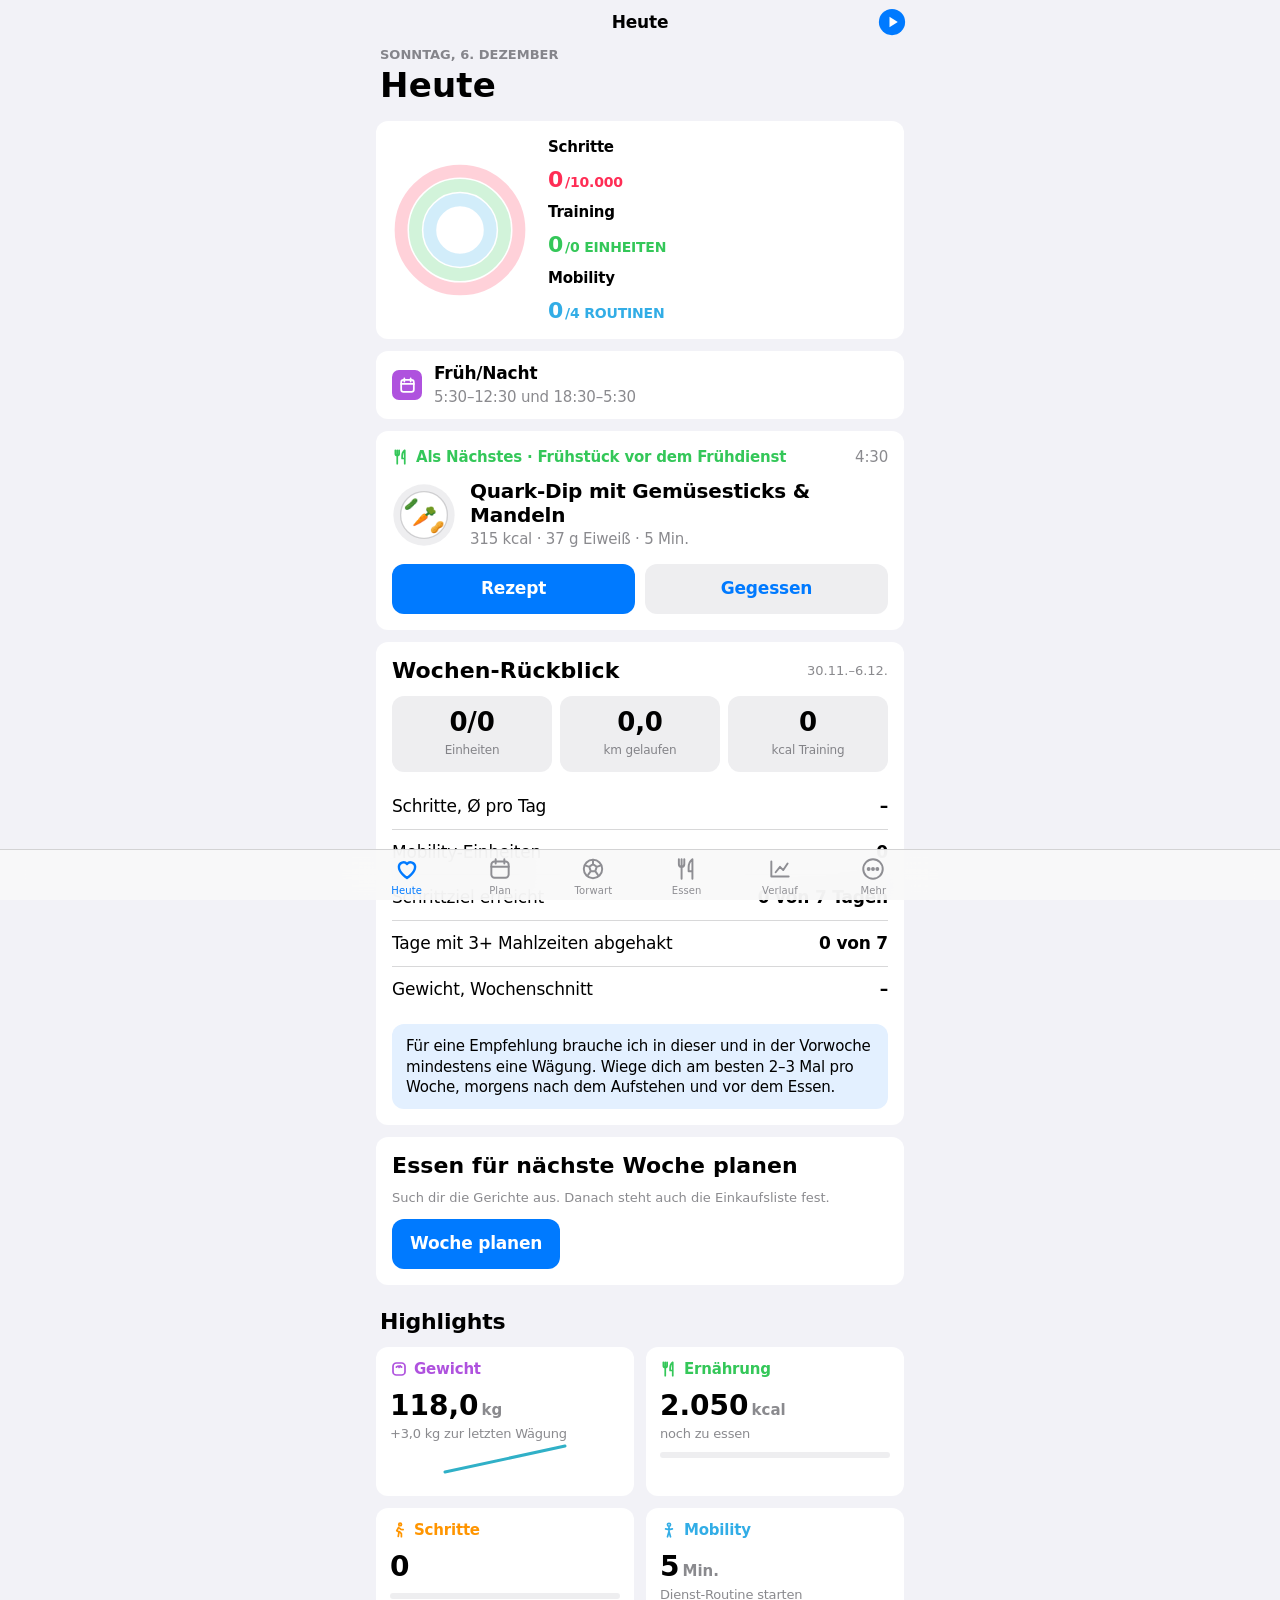
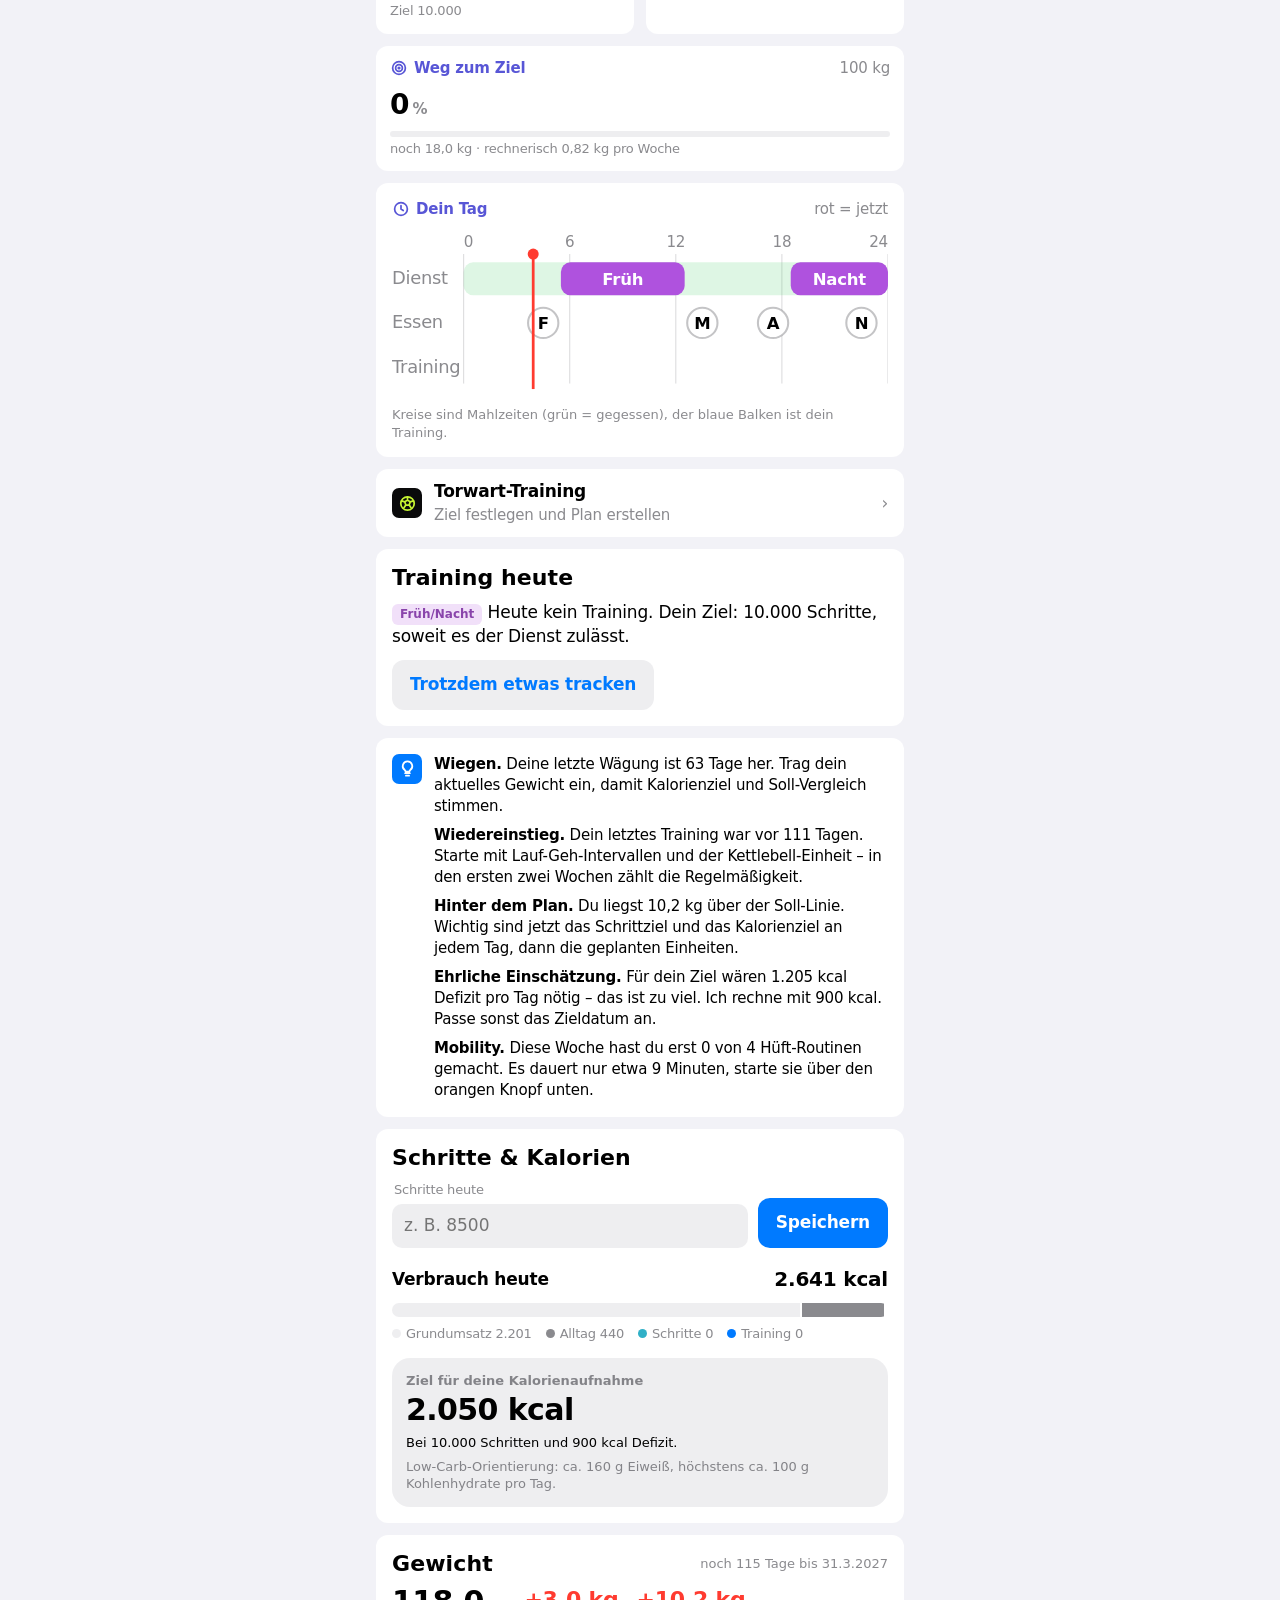
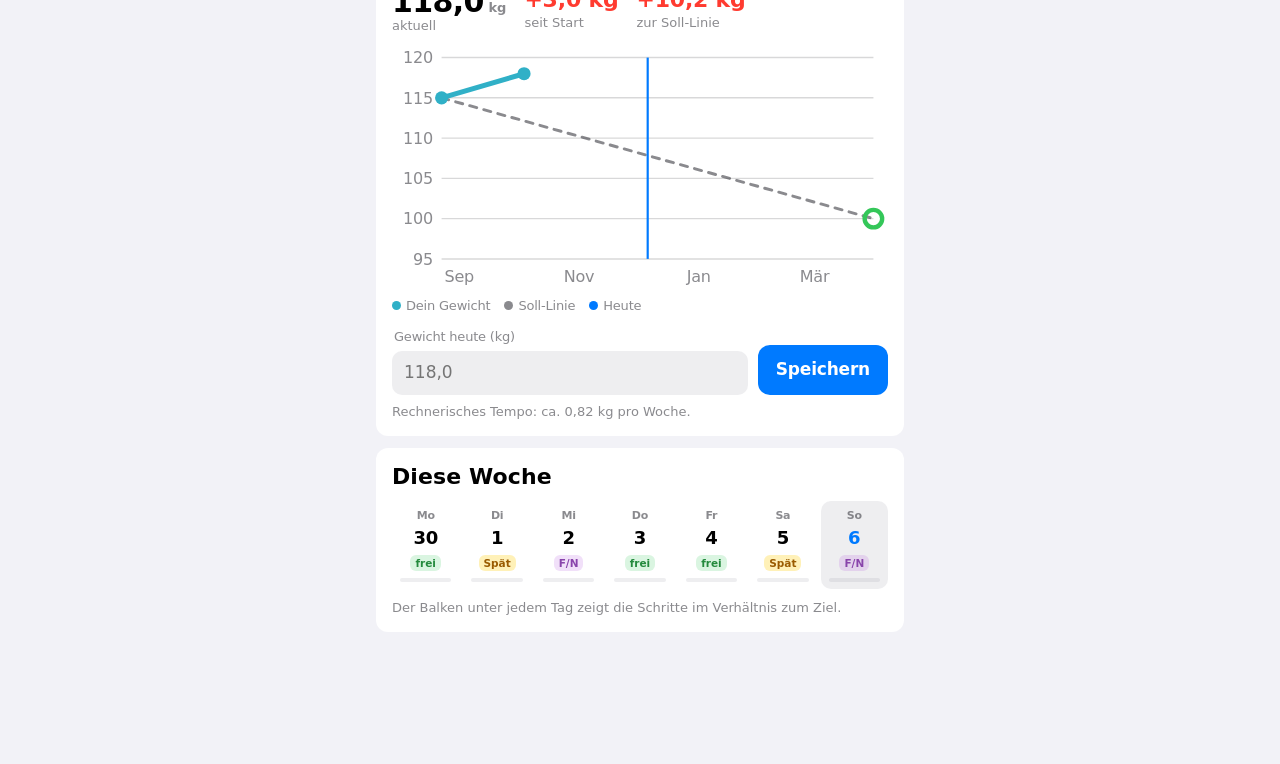
==== fitness-app/index.html @ 16d6e90f "Fitness-Coach und Torwart-Training verknüpft: Torwart-Bereich, gemeinsamer Schichtplan, Gewicht und " ====
<!DOCTYPE html>
<html lang="de">
<head>
<meta charset="utf-8">
<meta name="viewport" content="width=device-width, initial-scale=1, viewport-fit=cover">
<title>Fitness-Coach</title>
<style>
:root{
  box-sizing:border-box;
  padding-top:env(safe-area-inset-top,0px);
  --bg:#F2F2F7;--card:#FFFFFF;--card2:rgba(118,118,128,.12);--ink:#000000;--mut:rgba(60,60,67,.6);--mut3:rgba(60,60,67,.3);--line:rgba(60,60,67,.2);
  --go:#007AFF;--ongo:#FFFFFF;--teal:#30B0C7;--vio:#AF52DE;--blue:#007AFF;--acc:var(--go);
  --ok:#34C759;--bad:#FF3B30;--warn:#FF9500;--hot:#FF3B30;
  --orange:#FF9500;--green:#34C759;--purple:#AF52DE;--pink:#FF2D55;--cyan:#32ADE6;--indigo:#5856D6;--yellow:#FFCC00;--red:#FF3B30;--mint:#00C7BE;
  --sp:#FFCC00;--fn:#AF52DE;--fr:rgba(52,199,89,.16);--shk:#1C1C1E;
  --spT:#9A5B00;--fnT:#8944AB;--frT:#248A3D;--orT:#C93400;
  --bar:rgba(249,249,249,.92);--segon:#FFFFFF;--sh:none;
  --font:-apple-system,BlinkMacSystemFont,"SF Pro Text","SF Pro Display","Helvetica Neue",system-ui,sans-serif;
  --rnd:ui-rounded,"SF Pro Rounded",-apple-system,BlinkMacSystemFont,system-ui,sans-serif;
}
@media (prefers-color-scheme:dark){
  :root:not([data-theme="light"]){
    --bg:#000000;--card:#1C1C1E;--card2:rgba(118,118,128,.24);--ink:#FFFFFF;--mut:rgba(235,235,245,.6);--mut3:rgba(235,235,245,.3);--line:rgba(84,84,88,.6);
    --go:#0A84FF;--ongo:#FFFFFF;--teal:#40C8E0;--vio:#BF5AF2;--blue:#0A84FF;
    --ok:#30D158;--bad:#FF453A;--warn:#FF9F0A;--hot:#FF453A;
    --orange:#FF9F0A;--green:#30D158;--purple:#BF5AF2;--pink:#FF375F;--cyan:#64D2FF;--indigo:#5E5CE6;--yellow:#FFD60A;--red:#FF453A;--mint:#63E6E2;
    --sp:#FFD60A;--fn:#BF5AF2;--fr:rgba(48,209,88,.2);
    --spT:#FFD60A;--fnT:#DA8FFF;--frT:#30D158;--orT:#FF9F0A;
    --bar:rgba(22,22,24,.88);--segon:#636366;
  }
}
:root[data-theme="dark"]{
  --bg:#000000;--card:#1C1C1E;--card2:rgba(118,118,128,.24);--ink:#FFFFFF;--mut:rgba(235,235,245,.6);--mut3:rgba(235,235,245,.3);--line:rgba(84,84,88,.6);
  --go:#0A84FF;--ongo:#FFFFFF;--teal:#40C8E0;--vio:#BF5AF2;--blue:#0A84FF;
  --ok:#30D158;--bad:#FF453A;--warn:#FF9F0A;--hot:#FF453A;
  --orange:#FF9F0A;--green:#30D158;--purple:#BF5AF2;--pink:#FF375F;--cyan:#64D2FF;--indigo:#5E5CE6;--yellow:#FFD60A;--red:#FF453A;--mint:#63E6E2;
  --sp:#FFD60A;--fn:#BF5AF2;--fr:rgba(48,209,88,.2);
  --spT:#FFD60A;--fnT:#DA8FFF;--frT:#30D158;--orT:#FF9F0A;
  --bar:rgba(22,22,24,.88);--segon:#636366;
}
html{scroll-padding-top:calc(env(safe-area-inset-top,0px) + 44px)}
*,*::before,*::after{box-sizing:border-box}
body{margin:0;background:var(--bg);color:var(--ink);font-family:var(--font);font-size:17px;line-height:1.35;letter-spacing:-.2px;-webkit-text-size-adjust:100%;-webkit-font-smoothing:antialiased;font-variant-numeric:tabular-nums}
.wrap{max-width:560px;margin:0 auto;padding:44px 16px 120px}
header{margin:2px 4px 16px}
.date{font-size:13px;font-weight:600;color:var(--mut);text-transform:uppercase;letter-spacing:0}
h1{font-size:34px;font-weight:700;letter-spacing:.2px;line-height:1.15;margin:2px 0 0}
h2{font-size:22px;font-weight:700;line-height:1.2;margin:0 0 10px;letter-spacing:.1px}
h3{font-size:17px;margin:0 0 4px;font-weight:600}
.sh{font-size:22px;font-weight:700;margin:22px 4px 10px}
.pill,.pill[hidden]{display:none}
.muted{color:var(--mut)}.small{font-size:13px;letter-spacing:0}
.good{color:var(--ok)}.bad{color:var(--bad)}.warn{color:var(--warn)}
.row{display:flex;gap:10px;align-items:center;flex-wrap:wrap}.row.sb{justify-content:space-between}
.f{flex:1 1 90px;min-width:80px}
label{display:block;font-size:13px;color:var(--mut);font-weight:400;margin:0 0 5px 2px}
input,select{font:inherit;font-size:17px;color:var(--ink);background:var(--card2);border:0;border-radius:10px;padding:10px 12px;min-height:44px;width:100%;min-width:0}
input:focus-visible,select:focus-visible,button:focus-visible,summary:focus-visible,a:focus-visible{outline:3px solid color-mix(in srgb,var(--go) 60%,transparent);outline-offset:2px}
button{font:inherit;font-size:17px;font-weight:600;border:0;border-radius:12px;background:var(--go);color:var(--ongo);padding:12px 18px;min-height:50px;cursor:pointer;letter-spacing:-.2px;transition:opacity .15s}
button:active{opacity:.6}
button.sec{background:var(--card2);color:var(--go)}
button.ghost{background:transparent;color:var(--go)}
button.sm{min-height:34px;padding:6px 14px;font-size:15px;border-radius:999px}
button.x{min-width:30px;height:30px;min-height:30px;padding:0 9px;border-radius:999px;background:var(--card2);color:var(--mut);font-size:14px;font-weight:700}
button.big{min-height:50px;width:100%}
.card,.tcard{background:var(--card);border-radius:12px;padding:16px;margin:0 0 12px;border:0;box-shadow:none}
.cell{display:flex;align-items:center;gap:12px;padding:11px 16px}
.ib{flex:none;width:30px;height:30px;border-radius:7px;display:flex;align-items:center;justify-content:center;color:#fff}
.ib .ic{width:19px;height:19px;stroke-width:2.2}
.sub{font-size:15px;color:var(--mut)}
.cat{display:flex;align-items:center;gap:6px;color:var(--c,var(--go));font-size:15px;font-weight:600}
.cat .ic{width:18px;height:18px;stroke-width:2.3}
.cat .tm{margin-left:auto;color:var(--mut);font-weight:400;font-size:15px}
.ft{font-size:22px;font-weight:700;margin:10px 0 2px;line-height:1.2}
.fs{color:var(--mut);font-size:15px;margin-bottom:14px}
.tiles{display:grid;grid-template-columns:1fr 1fr;gap:12px;margin:0 0 12px}
.tile{background:var(--card);border-radius:12px;padding:12px 14px 14px;min-width:0;text-align:left;color:var(--ink)}
button.tile{display:flex;flex-direction:column;align-items:stretch;justify-content:flex-start;min-height:0;font-weight:400;font-size:17px;padding:12px 14px 14px;border-radius:12px}
.val{font-family:var(--rnd);font-size:28px;font-weight:700;margin-top:12px;line-height:1.1;white-space:nowrap;letter-spacing:0}
.val small{font-family:var(--font);font-size:15px;font-weight:600;color:var(--mut);margin-left:3px}
.tile .sub{font-size:13px;margin-top:3px}
.tile .bar{margin-top:10px;height:6px}
.act .hero{display:flex;gap:20px;align-items:center}
.rings{width:136px;height:136px;flex:none}
.rings svg{width:100%;height:100%;display:block}
.leg{flex:1;min-width:0}
.leg div{margin-bottom:10px}.leg div:last-child{margin:0}
.leg .k{font-size:15px;font-weight:600;color:var(--ink)}
.leg .v{font-family:var(--rnd);font-size:22px;font-weight:700;color:var(--c);line-height:1.15}
.leg .v small{font-size:14px;font-weight:700;margin-left:2px}
.chip{display:inline-block;border-radius:6px;padding:2px 8px;font-size:12px;font-weight:600;letter-spacing:0}
.c-F{background:color-mix(in srgb,var(--green) 18%,transparent);color:var(--frT)}
.c-D{background:color-mix(in srgb,var(--yellow) 28%,transparent);color:var(--spT)}
.c-N{background:color-mix(in srgb,var(--purple) 18%,transparent);color:var(--fnT)}
.c-S{background:var(--card2);color:var(--mut)}
.c-run{background:color-mix(in srgb,var(--green) 18%,transparent);color:var(--frT)}
.c-kb{background:color-mix(in srgb,var(--orange) 18%,transparent);color:var(--orT)}
.coach{display:flex;gap:12px}
.coach .av{flex:none;width:30px;height:30px;border-radius:7px;background:var(--go);color:#fff;display:flex;align-items:center;justify-content:center}
.coach .av .ic{width:19px;height:19px;stroke-width:2.2}
.coach .tx p{margin:0 0 8px;font-size:15px;line-height:1.4}.coach .tx p:last-child{margin:0}
.bar{height:8px;border-radius:4px;background:var(--card2);overflow:hidden}
.bar i{display:block;height:100%;border-radius:4px;background:var(--teal)}
.split{display:flex;height:14px;border-radius:7px;overflow:hidden;margin:10px 0 8px;gap:2px}
.split span{display:block;height:100%}
.legend{display:flex;flex-wrap:wrap;gap:4px 14px;font-size:13px;color:var(--mut)}
.legend b{display:inline-block;width:9px;height:9px;border-radius:50%;margin-right:5px}
.week{display:grid;grid-template-columns:repeat(7,1fr);gap:4px}
.wd{text-align:center;border-radius:10px;padding:8px 2px 7px;font-size:12px;min-width:0}
.wd.today{background:var(--card2)}
.wd .dn{color:var(--mut);font-weight:600;display:block;font-size:11px}
.wd .dd{font-weight:600;font-size:18px;display:block;margin:2px 0 5px}
.wd.today .dd{color:var(--go)}
.wd .tg{display:block;font-size:11px;min-height:16px}
.wd .st{display:block;height:4px;border-radius:2px;background:var(--card2);margin:6px 6px 0;overflow:hidden}
.wd .st i{display:block;height:100%;background:var(--pink)}
.cal{display:grid;grid-template-columns:repeat(7,1fr);gap:4px}
.cal .h{text-align:center;font-size:12px;color:var(--mut);font-weight:600}
.cal button{background:var(--card2);color:var(--ink);padding:2px 0;min-height:52px;font-weight:600;font-size:16px;border-radius:10px;line-height:1.2}
.cal button.today{box-shadow:inset 0 0 0 2px var(--go)}
.cal button.F{background:color-mix(in srgb,var(--green) 16%,transparent);color:var(--frT)}
.cal button.D{background:color-mix(in srgb,var(--yellow) 30%,transparent);color:var(--spT)}
.cal button.N{background:color-mix(in srgb,var(--purple) 18%,transparent);color:var(--fnT)}
.cal button small{display:block;font-size:10.5px;opacity:.85;font-weight:600}
.cal button.past{opacity:.45}
details.s{border-top:.5px solid var(--line);padding:12px 0}
details.s:first-of-type{border-top:0;padding-top:0}
details.s summary{cursor:pointer;list-style:none;display:flex;justify-content:space-between;gap:8px;align-items:center;min-height:36px}
details.s summary::-webkit-details-marker{display:none}
ul.pl{margin:8px 0 0;padding-left:20px}ul.pl li{margin-bottom:4px;font-size:15px}
.exl .ex{padding:11px 0;border-top:.5px solid var(--line)}
.exl .ex:first-child{border-top:0}
.exh{display:flex;justify-content:space-between;gap:10px;align-items:baseline}
.exh b{font-weight:600}
.exh span{color:var(--mut);font-size:15px;white-space:nowrap}
.cue{font-size:15px;color:var(--mut);margin:6px 0 0;padding-left:18px}
.cue li{margin-bottom:3px}
a.vid{display:inline-flex;align-items:center;gap:6px;margin-top:8px;font-weight:600;font-size:15px;color:var(--go);text-decoration:none;background:color-mix(in srgb,var(--go) 12%,transparent);border-radius:999px;padding:6px 14px;min-height:34px}
.list .it{display:flex;justify-content:space-between;align-items:center;gap:8px;padding:11px 0;border-top:.5px solid var(--line);font-size:17px;min-height:44px}
.list .it:first-child{border-top:0}
.wk{display:grid;grid-template-columns:48px 1fr 74px;gap:10px;align-items:center;font-size:13px;margin:6px 0 2px;font-weight:600}
.wk .bar{height:12px}
.wk+.small{margin:0 0 8px 58px}
.navbar{position:fixed;top:0;left:0;right:0;z-index:9;padding-top:env(safe-area-inset-top,0px);border-bottom:.5px solid transparent;transition:background .2s,border-color .2s}
.navbar .nbi{max-width:560px;margin:0 auto;height:44px;display:flex;align-items:center;justify-content:center;position:relative}
.navbar .nbt{font-size:17px;font-weight:600;opacity:0;transition:opacity .2s}
.navbar .nbb{position:absolute;right:10px;top:6px;width:36px;height:32px;min-height:32px;padding:0;background:transparent;color:var(--go);border-radius:8px;display:flex;align-items:center;justify-content:center}
.navbar .nbb .ic{width:30px;height:30px}
body.scrolled .navbar{background:var(--bar);-webkit-backdrop-filter:saturate(180%) blur(20px);backdrop-filter:saturate(180%) blur(20px);border-bottom-color:var(--line)}
body.scrolled .navbar .nbt{opacity:1}
.navwrap{position:fixed;left:0;right:0;bottom:0;z-index:10;background:var(--bar);-webkit-backdrop-filter:saturate(180%) blur(20px);backdrop-filter:saturate(180%) blur(20px);border-top:.5px solid var(--line)}
nav{max-width:560px;margin:0 auto;display:flex;padding:0 0 env(safe-area-inset-bottom,0px)}
nav button{flex:1;background:transparent;color:#8E8E93;border-radius:0;min-height:50px;padding:6px 0 3px;font-size:10px;font-weight:500;display:flex;flex-direction:column;align-items:center;justify-content:center;gap:2px;letter-spacing:.1px}
nav button.on{color:var(--go)}
nav .ic{width:26px;height:26px}
nav button.on .ic{stroke-width:2.2}
.ic{width:24px;height:24px;fill:none;stroke:currentColor;stroke-width:1.8;stroke-linecap:round;stroke-linejoin:round}
.ovl{position:fixed;inset:0;z-index:30;background:rgba(0,0,0,.4);overflow-y:auto;padding-top:calc(env(safe-area-inset-top,0px) + 12px)}
.ovl .in{max-width:560px;margin:0 auto;background:var(--bg);border-radius:14px 14px 0 0;min-height:100%;padding:8px 16px calc(28px + env(safe-area-inset-bottom,0px))}
.ovl .in::before{content:"";display:block;width:36px;height:5px;border-radius:3px;background:var(--mut3);margin:0 auto 14px}
.ovl h1{font-size:28px}
.pick{display:flex;align-items:center;gap:14px;width:100%;text-align:left;background:var(--card);color:var(--ink);border-radius:12px;padding:12px 14px;margin:0 0 8px;min-height:62px;font-weight:400;font-size:17px}
.pick b{font-weight:600}
.pick .em{flex:none;width:40px;height:40px;border-radius:9px;display:flex;align-items:center;justify-content:center;background:var(--card2);font-size:21px}
.pick.pl{box-shadow:inset 0 0 0 2px var(--go)}
.pick small{display:block;color:var(--mut);font-size:13px;margin-top:1px}
.timer{text-align:center;font-family:var(--rnd);font-size:76px;font-weight:700;letter-spacing:0;line-height:1;margin:22px 0 6px}
.gps{text-align:center;margin-bottom:14px}
.tg3{display:grid;grid-template-columns:repeat(3,1fr);gap:8px;margin:0 0 14px}
.tg3>div{background:var(--card);border-radius:12px;padding:12px 6px;text-align:center;min-width:0}
.card .tg3>div{background:var(--card2)}
.tg3 b{display:block;font-family:var(--rnd);font-size:26px;font-weight:700;line-height:1.1}
.tg3 span{font-size:12px;color:var(--mut)}
.sets{display:flex;gap:8px;margin-top:8px;flex-wrap:wrap}
.sets button{width:44px;height:44px;min-height:44px;padding:0;border-radius:50%;background:var(--card2);color:var(--mut);font-size:16px}
.sets button.d{background:var(--green);color:#fff}
.btnrow{display:grid;grid-template-columns:1fr 1fr;gap:10px;margin-top:6px}
.wide{grid-column:1/-1}
.dsel{display:flex;gap:2px;overflow-x:auto;padding:2px 2px 10px;margin:0 -2px 6px;scrollbar-width:none}
.dsel::-webkit-scrollbar{display:none}
.dsel button{flex:none;width:52px;min-height:66px;padding:6px 0;border-radius:12px;background:transparent;color:var(--ink);display:flex;flex-direction:column;align-items:center;gap:1px;font-size:12px;font-weight:500}
.dsel button span{color:var(--mut);font-size:11px;font-weight:600}
.dsel button b{font-size:20px;font-weight:600}
.dsel button small{font-size:10.5px;color:var(--mut)}
.dsel button.on{background:var(--go);color:#fff}
.dsel button.on span,.dsel button.on small{color:rgba(255,255,255,.85)}
.mrow{display:flex;gap:14px;align-items:center;margin:12px 0}
.plate{width:84px;height:84px;flex:none}
img.plate{object-fit:cover;border-radius:12px;background:var(--card2)}
.macro{display:grid;grid-template-columns:auto 1fr auto;gap:12px;align-items:center;font-size:15px;margin:8px 0}
.macro .bar{height:8px}
.macro span{white-space:nowrap}.macro span:first-child{min-width:104px}.macro span:last-child{text-align:right;color:var(--mut)}
.ing{display:grid;grid-template-columns:1fr auto;gap:4px 12px;font-size:17px;margin:8px 0 0;padding:0;list-style:none}
.ing li{display:contents}
.ing b{font-weight:600;text-align:right;white-space:nowrap}
ol.st{margin:8px 0 0;padding-left:22px}ol.st li{margin-bottom:8px;font-size:17px}
.dev{display:inline-block;border-radius:6px;padding:2px 8px;font-size:12px;font-weight:600;background:var(--card2);color:var(--mut);margin:0 6px 4px 0}
.tip{background:color-mix(in srgb,var(--go) 11%,var(--card));border-radius:12px;padding:12px 14px;font-size:15px;margin:0 0 12px}
.seg{display:flex;background:var(--card2);border-radius:9px;padding:2px;margin-bottom:14px}
.seg button{flex:1;background:transparent;color:var(--ink);min-height:32px;border-radius:7px;font-size:13px;font-weight:500;padding:4px}
.seg button.on{background:var(--segon);box-shadow:0 3px 8px rgba(0,0,0,.12),0 3px 1px rgba(0,0,0,.04);font-weight:600}
.rowb{display:flex;gap:12px;align-items:center;width:100%;background:transparent;color:var(--ink);border-radius:0;border-top:.5px solid var(--line);padding:10px 0;text-align:left;min-height:60px;font-weight:400;font-size:17px}
.rowb:first-of-type{border-top:0}
.toast{position:fixed;left:50%;transform:translateX(-50%);top:calc(env(safe-area-inset-top,0px) + 54px);background:var(--card);color:var(--ink);padding:12px 18px;border-radius:999px;font-size:15px;font-weight:600;z-index:40;max-width:90%;text-align:center;box-shadow:0 8px 30px rgba(0,0,0,.18)}
.enter{animation:vin .25s ease-out}
@keyframes vin{from{opacity:0}to{opacity:1}}
@keyframes ringin{from{stroke-dasharray:0 100}}
.first .rings circle[stroke-linecap]{animation:ringin 1s cubic-bezier(.2,.8,.2,1)}
svg text{font-family:var(--font)}
.gkframe{position:fixed;left:0;right:0;top:0;bottom:calc(50px + env(safe-area-inset-bottom,0px));width:100%;height:calc(100% - 50px - env(safe-area-inset-bottom,0px));border:0;z-index:8;background:#0A0A0B;display:none}
body[data-tab="torwart"] .gkframe{display:block}body[data-tab="torwart"] .navbar,body[data-tab="torwart"] .wrap{display:none}
body[data-tab="torwart"] .navwrap{background:rgba(10,10,11,.92);border-top-color:rgba(255,255,255,.08)}body[data-tab="torwart"] nav button.on{color:#C6F432}
.c-gk{background:color-mix(in srgb,#9BC41C 22%,transparent);color:#5E7F00}
@media (prefers-color-scheme:dark){.c-gk{color:#C6F432}}
@media (max-width:370px){.act .hero{flex-direction:column;align-items:flex-start}}
@media (prefers-reduced-motion:reduce){*{transition:none!important;animation:none!important}}
</style>
</head>
<body>
<div class="navbar" id="navbar"><div class="nbi"><span class="nbt" id="nbt"></span><button class="nbb" data-act="pick" aria-label="Aktivität starten"><svg class="ic" viewBox="0 0 24 24" aria-hidden="true"><circle cx="12" cy="12" r="10.5" fill="currentColor" stroke="none"/><path d="M10 7.8v8.4l6.6-4.2z" fill="#fff" stroke="none"/></svg></button></div></div>
<div class="wrap"><header><div class="date" id="dt"></div><h1 id="hd">Fitness-Coach</h1><div class="pill" id="pill" hidden></div></header><main id="app"></main></div>
<div class="navwrap"><nav id="nav" aria-label="Bereiche"></nav></div>
<div id="ovl" class="ovl" hidden></div>
<input type="file" accept="image/*" id="photoIn" hidden>
<div id="toast" class="toast" hidden></div>
<iframe class="gkframe" id="gkframe" title="Torwart-Training" data-src="torwart/index.html"></iframe>

<script>
/* ---------- Konfiguration & Startdaten ---------- */
const KEY='fitcoach_v1',AKEY='fitcoach_act';
const SEED_SHIFTS={'2026-10-01':'F','2026-10-02':'D','2026-10-03':'N','2026-10-04':'F','2026-10-05':'F','2026-10-06':'D','2026-10-07':'N','2026-10-08':'F','2026-10-09':'F','2026-10-10':'D','2026-10-11':'N','2026-10-12':'F','2026-10-13':'F','2026-10-14':'D','2026-10-15':'N','2026-10-16':'F','2026-10-17':'F','2026-10-18':'D','2026-10-19':'N','2026-10-20':'F','2026-10-21':'F','2026-10-22':'D','2026-10-23':'N','2026-10-24':'F','2026-10-25':'F','2026-10-26':'D','2026-10-27':'N','2026-10-28':'F','2026-10-29':'F','2026-10-30':'D','2026-10-31':'N','2026-11-01':'F','2026-11-02':'F','2026-11-03':'D','2026-11-04':'N','2026-11-05':'F','2026-11-06':'F','2026-11-07':'D','2026-11-08':'N','2026-11-09':'F','2026-11-10':'F','2026-11-11':'D','2026-11-12':'N','2026-11-13':'F','2026-11-14':'F','2026-11-15':'D','2026-11-16':'N','2026-11-17':'F','2026-11-18':'F','2026-11-19':'D','2026-11-20':'N','2026-11-21':'F','2026-11-22':'F','2026-11-23':'D','2026-11-24':'N','2026-11-25':'F','2026-11-26':'F','2026-11-27':'D','2026-11-28':'N','2026-11-29':'F','2026-11-30':'F','2026-12-01':'D','2026-12-02':'N','2026-12-03':'F','2026-12-04':'F','2026-12-05':'D','2026-12-06':'N','2026-12-07':'F','2026-12-08':'F','2026-12-09':'D','2026-12-10':'N','2026-12-11':'F','2026-12-12':'F','2026-12-13':'D','2026-12-14':'N','2026-12-15':'F','2026-12-16':'F','2026-12-17':'D','2026-12-18':'N','2026-12-19':'F','2026-12-20':'F','2026-12-21':'D','2026-12-22':'N','2026-12-23':'F','2026-12-24':'F','2026-12-25':'D','2026-12-26':'N','2026-12-27':'F','2026-12-28':'F','2026-12-29':'D','2026-12-30':'N','2026-12-31':'F'}; /* D=Spät, N=Früh/Nacht, F=frei */
const STRAVA=[
['2026-08-17','Kettlebell',0,33,171],['2026-08-12','Lauf',6.08,38,641],['2026-08-10','Lauf',4.0,26,429],
['2026-07-26','Lauf',6.0,35,612],['2026-07-24','Lauf',8.0,50,829],['2026-07-20','Lauf',7.03,45,746],
['2026-07-17','Lauf',8.0,49,874],['2026-07-08','Rad',37.35,96,794],['2026-07-05','Lauf',10.0,65,1148],
['2026-07-03','Lauf',10.05,65,null],['2026-07-02','Lauf',7.99,50,null],['2026-06-29','Rad',42.86,126,null],
['2026-06-28','Lauf',10.0,69,null],['2026-06-27','Lauf',10.0,67,null],['2026-06-24','Lauf',7.0,46,null],
['2026-06-22','Lauf',10.0,66,null],['2026-06-18','Lauf',7.0,49,null],['2026-06-15','Lauf',6.0,46,null],
['2026-06-14','Lauf',6.36,41,null]
];
const DEF={
  p:{h:189,age:33,startKg:115,startDate:'2026-08-23',goalKg:100,goalDate:'2027-03-31',kb:10,stepGoal:10000,planStart:null},
  weights:[{d:'2026-08-23',kg:115},{d:'2026-10-04',kg:118}],steps:{},workouts:[],shifts:{},seeded:false,t:0
};
const DAYS=['So','Mo','Di','Mi','Do','Fr','Sa'];
const DAYSL=['Sonntag','Montag','Dienstag','Mittwoch','Donnerstag','Freitag','Samstag'];
const MON=['Jan','Feb','Mär','Apr','Mai','Jun','Jul','Aug','Sep','Okt','Nov','Dez'];
const MONL=['Januar','Februar','März','April','Mai','Juni','Juli','August','September','Oktober','November','Dezember'];

/* Übungsbibliothek: Technikhinweise + Video-Suche */
const LIB={
 swing:{n:'Kettlebell-Swing',q:'Kettlebell Swing Technik Anfänger',cue:['Füße schulterbreit, Hüfte weit nach hinten schieben, Rücken gerade.','Die Hüfte streckt sich und schwingt das Bell bis Brusthöhe – nicht mit den Armen anheben.','Oben Gesäß und Bauch fest, unten das Bell zurück zwischen die Beine schwingen lassen.']},
 goblet:{n:'Goblet Squat',q:'Goblet Squat Kettlebell Technik',cue:['Bell mit beiden Händen vor der Brust halten, Ellbogen zeigen nach unten.','Tief in die Hocke, Knie folgen den Zehen, Brust bleibt aufrecht.','Aus den Fersen hochdrücken.']},
 rdl1:{n:'Einbeiniges Kreuzheben',q:'Einbeiniges Rumänisches Kreuzheben Kettlebell Technik',cue:['Auf einem Bein stehen, Knie leicht gebeugt, Bell in einer Hand.','Hüfte nach hinten schieben, Rücken bleibt gerade, das freie Bein geht nach hinten.','Mit dem Gesäß des Standbeins wieder aufrichten.']},
 farmer:{n:'Farmer’s Walk',q:'Farmers Walk Kettlebell Technik',cue:['Bell seitlich halten, Schultern weg von den Ohren.','Aufrecht gehen, Rumpf fest, kleine ruhige Schritte.','Nach der Hälfte die Seite wechseln.']},
 plank:{n:'Plank',q:'Plank richtig ausführen Anfänger',cue:['Unterarme unter den Schultern, der Körper bildet eine Linie.','Gesäß und Bauch anspannen, nicht ins Hohlkreuz fallen.','Ruhig weiteratmen.']},
 clean:{n:'Clean & Press',q:'Kettlebell Clean and Press Technik',cue:['Mit dem Hüftschwung das Bell zur Schulter ziehen, Handgelenk gerade.','Von der Schulter über den Kopf drücken, Rumpf fest.','Kontrolliert zurück zur Schulter und ablegen.']},
 row:{n:'Einarmiges Rudern',q:'Einarmiges Kettlebell Rudern Technik',cue:['Rücken gerade, Oberkörper nach vorn geneigt, freie Hand abstützen.','Das Bell zur Hüfte ziehen, Ellbogen nah am Körper.','Oben kurz halten, langsam ablassen.']},
 floor:{n:'Floor Press',q:'Kettlebell Floor Press Technik',cue:['Auf dem Rücken liegen, Knie angewinkelt, Bell an der Schulter.','Nach oben drücken, bis der Arm gestreckt ist.','Den Oberarm sanft am Boden ablegen, nicht absacken lassen.']},
 halo:{n:'Halo',q:'Kettlebell Halo Übung',cue:['Bell mit beiden Händen vor der Brust halten, aufrecht stehen.','Das Bell eng um den Kopf kreisen lassen.','Rumpf fest halten, nach der Hälfte die Richtung wechseln.']},
 twist:{n:'Russian Twist',q:'Russian Twist Kettlebell Technik',cue:['Sitzen, Oberkörper leicht nach hinten, Rücken lang.','Das Bell von Seite zu Seite führen, der Oberkörper dreht mit.','Füße am Boden lassen, wenn es zu schwer ist.']}
};
const vid=k=>'https://www.youtube.com/results?search_query='+encodeURIComponent(LIB[k].q);

/* ---------- Helfer ---------- */
const $=s=>document.querySelector(s);
const pad=n=>String(n).padStart(2,'0');
const fmt=d=>d.getFullYear()+'-'+pad(d.getMonth()+1)+'-'+pad(d.getDate());
const parse=s=>{const [y,m,d]=s.split('-').map(Number);return new Date(y,m-1,d)};
const addD=(d,n)=>{const x=new Date(d);x.setDate(x.getDate()+n);return x};
const monOf=d=>{const x=new Date(d);x.setDate(x.getDate()-((x.getDay()+6)%7));x.setHours(0,0,0,0);return x};
const diffDays=(a,b)=>Math.round((parse(b)-parse(a))/864e5);
const nf=(n,d=0)=>Number(n).toLocaleString('de-DE',{minimumFractionDigits:d,maximumFractionDigits:d});
const todayS=()=>fmt(new Date());
const r5=x=>Math.round(x*2)/2;
const mmss=m=>{const s=Math.round(m*60);return Math.floor(s/60)+':'+pad(s%60)};
const clock=ms=>{const s=Math.floor(ms/1000),h=Math.floor(s/3600),m=Math.floor(s%3600/60);return (h?h+':'+pad(m):m)+':'+pad(s%60)};
const SH={F:'frei',D:'Spät',N:'Früh/Nacht'},SHS={F:'frei',D:'Spät',N:'F/N'};
const ic={
 home:'<path d="M4 11l8-7 8 7v8a1 1 0 0 1-1 1h-4v-6H9v6H5a1 1 0 0 1-1-1z"/>',
 cal:'<rect x="4" y="5" width="16" height="15" rx="3"/><path d="M8 3v4M16 3v4M4 10h16"/>',
 chart:'<path d="M4 19V5M4 19h16M8 15l4-5 3 3 4-6"/>',
 set:'<path d="M5 7h14M5 17h14"/><circle cx="9" cy="7" r="2.2"/><circle cx="15" cy="17" r="2.2"/>',
 food:'<path d="M7 3v6M4.5 3v4.5a2.5 2.5 0 0 0 5 0V3M7 10v11M17 21V3c-2.2 1.6-3.5 4.2-3.5 7.5V14H17"/>',
 flame:'<path d="M12 3c1 3.2 4.5 5 4.5 9.2a4.5 4.5 0 0 1-9 0c0-2 1-3.200 2.200-4.200.2 1.800 1 2.200 1.500 2.200C11 8.500 11 5.500 12 3z"/>',
 scale:'<rect x="4" y="4" width="16" height="16" rx="4.5"/><path d="M8.500 9.500a4.500 3.500 0 0 1 7 0M12 9.800l1.600-1.800"/>',
 bolt:'<path d="M13 3L5.500 13.200H11L10 21l7.500-10.200H12z"/>',
 person:'<circle cx="12" cy="5" r="2"/><path d="M12 8v6M7.500 10.500L12 11.500l4.500-1M10 21l2-7 2 7"/>',
 heart:'<path d="M12 20.3s-7.5-4.6-7.5-10.4A4.2 4.2 0 0 1 12 7.4a4.2 4.2 0 0 1 7.5 2.5c0 5.8-7.5 10.4-7.5 10.4z"/>',
 walk:'<circle cx="13.5" cy="4.5" r="1.8"/><path d="M11.5 8.5L9 13l3 1.5-1 6M11.5 8.5l3 2.6 3 .4M12.6 14.2l2.6 2.5V21"/>',
 target:'<circle cx="12" cy="12" r="8.5"/><circle cx="12" cy="12" r="4.5"/><circle cx="12" cy="12" r="1" fill="currentColor"/>',
 clock:'<circle cx="12" cy="12" r="8.5"/><path d="M12 7.5V12l3 2"/>',
 bulb:'<path d="M9 18h6M10 21h4M12 3a6 6 0 0 0-3.5 10.9c.6.5 1 1.2 1 2V16h5v-.1c0-.8.4-1.5 1-2A6 6 0 0 0 12 3z"/>',
 more:'<circle cx="12" cy="12" r="9"/><circle cx="8" cy="12" r=".9" fill="currentColor"/><circle cx="12" cy="12" r=".9" fill="currentColor"/><circle cx="16" cy="12" r=".9" fill="currentColor"/>',
 ball:'<circle cx="12" cy="12" r="8.5"/><path d="M12 7.5l3.4 2.5-1.3 4h-4.2l-1.3-4zM12 3.5v4M15.4 10l4-1.3M14.1 14l2.4 3.4M9.9 14l-2.4 3.4M8.6 10l-4-1.3"/>',
 play:'<path d="M8 5.5v13a1 1 0 0 0 1.5.9l10.4-6.5a1 1 0 0 0 0-1.8L9.5 4.6A1 1 0 0 0 8 5.5z"/>'
};
const svgI=n=>`<svg class="ic" viewBox="0 0 24 24" aria-hidden="true">${ic[n]}</svg>`;

/* ---------- Zustand & Speicher ---------- */
function norm(o){
  const s=Object.assign({},DEF,o||{});
  s.p=Object.assign({},DEF.p,(o&&o.p)||{});
  s.weights=(o&&o.weights&&o.weights.length)?o.weights:DEF.weights.slice();
  s.steps=(o&&o.steps)||{};s.workouts=(o&&o.workouts)||[];s.shifts=(o&&o.shifts)||{};s.eaten=(o&&o.eaten)||{};s.swap=(o&&o.swap)||{};s.pick=(o&&o.pick)||{};s.skipped=(o&&o.skipped)||{};s.moved=(o&&o.moved)||{};s.adj=(o&&o.adj)||0;s.adjDone=(o&&o.adjDone)||{};s.photos=(o&&o.photos)||{};s.planned=(o&&o.planned)||{};
  if(!s.mig1){s.p.kb=10;if(!s.weights.some(w=>w.d==='2026-10-04'))s.weights.push({d:'2026-10-04',kg:118});s.mig1=true}
  if(!s.p.planStart){const t0=new Date();s.p.planStart=fmt(t0.getDay()===0?addD(monOf(t0),7):monOf(t0))}
  if(!s.seeded){
    STRAVA.forEach((a,i)=>{
      let k=a[4];
      if(k==null)k=a[1]==='Lauf'?Math.round(0.92*s.p.startKg*a[2]):Math.round(8*a[3]);
      s.workouts.push({id:'s'+i,d:a[0],type:a[1],km:a[2],min:a[3],kcal:k,src:'strava'});
    });
    s.seeded=true;
  }
  Object.keys(SEED_SHIFTS).forEach(k=>{if(!(k in s.shifts))s.shifts[k]=SEED_SHIFTS[k]});
  return s;
}
let S;
try{S=norm(JSON.parse(localStorage.getItem(KEY)||'null'))}catch(e){S=norm(null)}
let dbRef=null,tm=null;
function save(){
  S.t=Date.now();
  try{localStorage.setItem(KEY,JSON.stringify(S))}catch(e){}
  clearTimeout(tm);tm=setTimeout(async()=>{if(dbRef){try{await dbRef.set({json:JSON.stringify(S),t:S.t})}catch(e){}}},700);
}
(async()=>{
  try{
    if(!window.claude)return;
    const [db,user]=await Promise.all([claude.use('db'),claude.use('user')]);
    if(!db||!user)return;
    const id=await user.id();if(!id)return;
    dbRef=db.doc('data/users/'+id+'/state');
    const snap=await dbRef.get();
    if(snap.exists){
      const remote=JSON.parse(snap.data().json);
      if((remote.t||0)>(S.t||0)){S=norm(remote);try{localStorage.setItem(KEY,JSON.stringify(S))}catch(e){}if(!ovl)render()}
      else if((S.t||0)>(remote.t||0)){dbRef.set({json:JSON.stringify(S),t:S.t}).catch(()=>{})}
    }else if(S.t){dbRef.set({json:JSON.stringify(S),t:S.t}).catch(()=>{})}
  }catch(e){}
})();

/* ---------- Berechnungen ---------- */
const lastW=()=>S.weights.slice().sort((a,b)=>a.d<b.d?-1:1).pop();
const kg=()=>lastW().kg;
const bmr=()=>10*kg()+6.25*S.p.h-5*S.p.age+5;
const runKmOn=d=>S.workouts.filter(w=>w.d===d&&(w.type==='Lauf'||w.type==='Spaziergang')).reduce((a,w)=>a+(+w.km||0),0);
const woKcalOn=d=>S.workouts.filter(w=>w.d===d).reduce((a,w)=>a+(+w.kcal||0),0);
function stepKcal(d){const st=S.steps[d];if(!st)return 0;return Math.round(Math.max(0,st-runKmOn(d)*1250-3000)*kg()*0.0004)}
function goalPlan(){
  const left=kg()-S.p.goalKg;
  const days=Math.max(1,diffDays(todayS(),S.p.goalDate));
  const need=left*7700/days;
  const d=left<=0?0:Math.min(900,Math.max(400,Math.round(need/50)*50));
  return {left,days,need,d,perWeek:d*7/7700};
}
function sollKg(ds){
  const t=Math.min(1,Math.max(0,diffDays(S.p.startDate,ds)/Math.max(1,diffDays(S.p.startDate,S.p.goalDate))));
  return S.p.startKg+(S.p.goalKg-S.p.startKg)*t;
}
function intake(){
  const g=goalPlan();
  const stepGoalK=Math.round(Math.max(0,S.p.stepGoal-3000)*kg()*0.0004);
  const raw=Math.round((bmr()*1.2+stepGoalK-g.d)/50)*50+(S.adj||0);
  return {target:Math.max(1800,raw),floor:raw<1800};
}
function paceAvg(){
  const r=S.workouts.filter(w=>w.type==='Lauf'&&w.km>3&&w.min).sort((a,b)=>a.d<b.d?1:-1).slice(0,6);
  if(!r.length)return 6.75;
  return r.reduce((a,w)=>a+w.min/w.km,0)/r.length;
}

/* ---------- Verknüpfung mit dem Torwart-Training ---------- */
function gkState(){try{return JSON.parse(localStorage.getItem('gk2')||'null')||S.gk||null}catch(e){return S.gk||null}}
const gkActive=()=>{const g=gkState();return !!(g&&g.goal)};
window.fcBridge={
  kg:()=>kg(),goalKg:()=>S.p.goalKg,goalDate:()=>S.p.goalDate,steps:()=>S.steps[todayS()]||0,stepGoal:()=>S.p.stepGoal,
  dayKind:ds=>dayKind(ds),shift:ds=>shiftOf(ds),
  session:ds=>{const s=sessionOn(ds);return s?{title:s.title,type:s.type,km:s.km,min:s.min,done:doneAny(s,ds)}:null},
  kcalTarget:ds=>dayTarget(ds),
  addWorkout:w=>{S.workouts=S.workouts.filter(x=>x.id!==w.id);S.workouts.push(Object.assign({src:'torwart',km:0},w,{kcal:w.kcal||Math.round(5*kg()*(w.min||30)/60)}));save();},
  saveGk:json=>{S.gk=json;save()},loadGk:()=>S.gk||null,
  open:t=>{tab=t;tabChanged=true;render();window.scrollTo(0,0)}
};
function gkWeek(m){const g=gkState();if(!g||!g.log)return 0;const a=+m,b=a+7*864e5;return g.log.filter(l=>l.ts>=a&&l.ts<b).length}

/* ---------- Trainings-Coach ---------- */
const shiftOf=d=>S.shifts[d]||'';
const weekNo=m=>Math.floor(diffDays(S.p.planStart,fmt(m))/7)+1;
let wkCache={};
function kbEx(variant,w){
  const lt=S.p.kb<=12,sets=w<=3?3:4,rs=lt?(w<=3?20:25):15,gr=lt?(w<=3?15:20):12;
  return variant==='A'
   ?[{k:'swing',sets,reps:String(rs)},{k:'goblet',sets:3,reps:String(gr)},{k:'rdl1',sets:3,reps:'8 je Seite'},{k:'farmer',sets:3,reps:'40 m'},{k:'plank',sets:3,reps:'30–45 s'}]
   :[{k:'clean',sets:w>=5?4:3,reps:'6 je Seite'},{k:'row',sets:3,reps:'10 je Seite'},{k:'floor',sets:3,reps:'10'},{k:'halo',sets:2,reps:'8 je Richtung'},{k:'twist',sets:3,reps:'16'}];
}
const WHEN={
 N:'Frühdienst endet 12:30, Nachtdienst beginnt 18:30: trainiere direkt danach (ca. 13:30–15:30) und kurz. Danach essen und vor dem Nachtdienst hinlegen. Heute nur die Kurzversion.',
 F1:'Nach dem Nachtdienst erst ausschlafen. Trainiere am späten Nachmittag oder Abend, locker und ohne Zeitdruck.',
 D:'Spätdienst beginnt 12:30: trainiere vormittags (z. B. 8:00–10:00) und iss danach in Ruhe vor dem Dienst. Morgen beginnt der Frühdienst um 5:30, also heute früh schlafen.',
 F2:''
};
function weekPlan(m){
  const key=fmt(m);if(wkCache[key])return wkCache[key];
  if(weekNo(m)<1){wkCache[key]={};return wkCache[key]}
  const w=Math.max(1,weekNo(m)),deload=w%4===0,f=deload?0.75:1;
  /* Kandidaten: freie Tage (F2 = ausgeruht, F1 = Tag nach dem Nachtdienst) und Früh/Nacht-Tage (Zeitfenster zwischen den Diensten) */
  const cand=[];
  for(let i=0;i<7;i++){
    const ds=fmt(addD(m,i)),sh=shiftOf(ds),prev=shiftOf(fmt(addD(m,i-1)));
    if(sh==='F')cand.push(prev==='N'?{ds,i,kind:'F1',score:2}:{ds,i,kind:'F2',score:3});
    else if(sh==='D')cand.push({ds,i,kind:'D',score:1.5});
    else if(sh==='N')cand.push({ds,i,kind:'N',score:1});
  }
  const cap=w<=2?3:4;
  const chosen=cand.slice().sort((a,b)=>b.score-a.score||a.i-b.i).slice(0,cap).sort((a,b)=>a.i-b.i);
  let needs={0:[],1:['run'],2:['run','kb'],3:['long','run','kb'],4:['long','run','kb','kb']}[chosen.length];
  if(gkActive())needs=needs.filter(x=>x!=='kb'); /* Kraft kommt aus dem Torwart-Training */
  let rest=chosen.slice();
  const take=pred=>{const c=rest.find(pred);if(c)rest=rest.filter(x=>x!==c);return c};
  const slot={};
  needs.forEach(nd=>{
    let c,t=nd;
    if(nd==='long'){c=take(x=>x.kind==='F2');if(!c){t='run'}}
    if(t==='run'&&!c)c=take(x=>x.kind==='F2')||take(x=>x.kind==='F1')||take(x=>x.kind==='D')||take(()=>true);
    if(t==='kb'){rest.sort((a,b)=>a.score-b.score);c=take(()=>true)}
    if(c)slot[c.ds]={c,t};
  });
  const out={};let kbI=0,usedInt=false;
  const pace=paceAvg();const easyLo=mmss(pace*1.06),easyHi=mmss(pace*1.16);
  chosen.forEach((c0,idx)=>{
    const sl=slot[c0.ds];if(!sl)return;
    const c=sl.c;let t=sl.t,s;const wt=kg();
    const ff=f*(c.kind==='F1'?0.85:1);
    if(w<=2&&(t==='run'||t==='long'))t='wr';
    if(t==='run'&&c.kind==='F2'&&w>=5&&w%2===1&&!deload&&!usedInt){t='int';usedInt=true}
    if(t==='wr'){
      const a=w===1?1:2,bb=2,n=(w===1?8:6),min=10+n*(a+bb);
      const kmJ=(a*n)/(pace*1.05),kmW=(bb*n)/11+10/11,km=Math.round((kmJ+kmW)*10)/10;
      s={type:'Lauf',title:'Lauf-Geh-Intervalle',km,min,kcal:Math.round(0.92*wt*kmJ+0.5*wt*kmW),
        det:['5 Min. zügig gehen zum Aufwärmen.',n+' × ('+a+' Min. locker traben / '+bb+' Min. gehen).','Traben heißt: so langsam, dass du dich noch unterhalten kannst. Das Gehen gehört dazu, überspringe es nicht.','5 Min. gehen zum Auslaufen.','Bei Schmerzen in Knie, Hüfte oder Schienbein sofort auf Gehen wechseln. Wenn du länger nicht beim Arzt warst, lass dich vorher kurz durchchecken, zum Beispiel beim Dienstarzt.']};
    }else if(t==='run'){
      let km=r5(Math.min(8,4+0.5*Math.max(0,w-3))*ff);if(c.kind==='N')km=Math.min(km,4);
      const min=Math.round(km*pace*1.1);
      s={type:'Lauf',title:'Lockerer Lauf',km,min,kcal:Math.round(0.92*wt*km),
        det:['Locker laufen, Tempo ca. '+easyLo+'–'+easyHi+' /km.','Du musst dabei noch in ganzen Sätzen sprechen können.','Gehpausen sind erlaubt – lieber langsam als Gelenke überlasten.'].concat(w<=2?['Wiedereinstieg nach der Pause: Streckenlänge nicht steigern, auch wenn es sich leicht anfühlt.']:[])};
    }else if(t==='long'){
      const km=r5(Math.min(14,5+0.6*Math.max(0,w-3))*f),min=Math.round(km*pace*1.1);
      s={type:'Lauf',title:'Langer Lauf',km,min,kcal:Math.round(0.92*wt*km),
        det:['Ruhig und gleichmäßig, Tempo ca. '+easyLo+'–'+easyHi+' /km.','Trinken mitnehmen ab ca. 10 km.','Dieser Lauf ist dein größter Kalorienverbrenner der Woche.']};
    }else if(t==='int'){
      const n=Math.min(8,4+Math.floor(w/3)),min=20+4*n,km=r5(min/6.6);
      s={type:'Lauf',title:'Intervall-Lauf',km,min,kcal:Math.round(0.97*wt*km),
        det:['10 Min locker einlaufen.',n+' × (2 Min zügig / 2 Min Trab).','Zügig = Tempo, bei dem nur kurze Sätze gehen.','10 Min locker auslaufen.']};
    }else{
      const variant=((w+kbI)%2===0)?'A':'B';kbI++;
      const lt=S.p.kb<=12,short=c.kind==='N';
      let ex=kbEx(variant,w);if(short)ex=ex.slice(0,4).map(e=>Object.assign({},e,{sets:Math.max(2,e.sets-1)}));
      const mins=short?30:40;
      s={type:'Kettlebell',title:'Kettlebell '+variant+(variant==='A'?' – Beine & Hüfte':' – Oberkörper & Rumpf')+(short?' (kurz)':''),km:0,min:mins,kcal:Math.round(6*wt*mins/60),
        ex,
        note:(w>=4&&variant==='A'&&!short?'Finisher: 5 Min – jede Minute 10 Swings. ':'')+(lt?'Mit '+S.p.kb+' kg steigerst du über mehr Wiederholungen, langsames Tempo und kurze Pausen (30–45 s). Wenn dir das nicht mehr reicht, lohnt sich eine schwerere Kettlebell (ca. 16 kg).':'Pause 45–60 s. Wenn die letzten 2 Wiederholungen leicht sind, nimm das nächste Gewicht.')};
    }
    s.kind=c.kind;s.when=WHEN[c.kind];
    s.d=c0.ds;s.id=c0.ds+'-'+idx;out[c0.ds]=s;
  });
  wkCache[key]=out;return out;
}
function sessionOn(ds){
  if(S.moved[ds])return S.moved[ds];
  const s=weekPlan(monOf(parse(ds)))[ds]||null;
  return (s&&S.skipped[s.id])?null:s;
}
const doneAny=(s,ds)=>doneFor(s)||S.workouts.some(w=>w.d===ds&&w.type===s.type);
function missedList(){
  const t=todayS(),out=[];
  for(let i=1;i<=3;i++){
    const ds=fmt(addD(parse(t),-i)),s=sessionOn(ds);
    if(s&&!doneAny(s,ds))out.push(s);
  }
  return out;
}
function nextSlot(){
  const t=todayS();
  for(let pass=0;pass<3;pass++)for(let i=1;i<=10;i++){
    const ds=fmt(addD(parse(t),i)),k=dayKind(ds);
    if(sessionOn(ds))continue;
    if(pass===0&&k!=='F2'&&k!=='F')continue;
    if(pass===1&&k!=='F1')continue;
    if(pass===2&&k!=='D')continue;
    if(k==='N')continue;
    return ds;
  }
  return null;
}
const doneFor=s=>s&&S.workouts.some(w=>w.planId===s.id);

/* ---------- Ernährung ---------- */
const R=[
{id:'ruehrei',n:'Rührei mit Räucherlachs & Avocado',em:['🍳','🥑','🐟'],tags:['b'],min:10,dev:['Pfanne'],kcal:450,p:29,c:3,f:35,
 ing:[['Eier',3,'Stk.',1],['Räucherlachs',40,'g'],['Avocado',80,'g'],['Butter',5,'g'],['Schnittlauch',5,'g'],['Salz & Pfeffer',0,'']],
 st:['Eier in einer Schüssel verquirlen und mit Salz und Pfeffer würzen.','Butter in einer beschichteten Pfanne bei mittlerer Hitze schmelzen, Eier zugeben und unter Rühren 2–3 Min. stocken lassen. Sie sollen noch cremig sein.','Avocado in Scheiben schneiden, Lachs in Streifen reißen. Alles anrichten und mit Schnittlauch bestreuen.']},
{id:'skyr',n:'Skyr-Bowl mit Beeren & Nüssen',em:['🥣','🫐','🥜'],tags:['b','light','snack'],min:5,dev:['Ohne Kochen'],kcal:385,p:33,c:17,f:18,
 ing:[['Skyr natur',250,'g'],['Beeren (TK oder frisch)',100,'g'],['Walnüsse',20,'g'],['Leinsamen, geschrotet',10,'g'],['Zimt',0,'']],
 st:['TK-Beeren am besten am Vorabend im Kühlschrank auftauen, sonst 1 Min. in der Mikrowelle.','Skyr in eine Schüssel geben und die Beeren darauf verteilen.','Walnüsse grob hacken, mit Leinsamen und einer Prise Zimt darüberstreuen.']},
{id:'pfannkuchen',n:'Protein-Pfannkuchen mit Himbeeren',em:['🥞','🍓'],tags:['b'],min:15,dev:['Pfanne'],kcal:375,p:34,c:10,f:17,
 ing:[['Eier',2,'Stk.',1],['Magerquark',100,'g'],['Mandelmehl (entölt)',20,'g'],['Backpulver',2,'g'],['Butter',5,'g'],['Himbeeren',100,'g']],
 st:['Eier, Magerquark, Mandelmehl und Backpulver zu einem glatten Teig verrühren und 2 Min. quellen lassen.','Butter in einer beschichteten Pfanne bei mittlerer Hitze erhitzen. Den Teig in 3–4 kleinen Portionen backen, pro Seite 2–3 Min. bis goldbraun.','Himbeeren darauf verteilen. Wer es süßer mag: eine Prise Zimt.']},
{id:'shake',n:'Eiweiß-Beeren-Shake (Thermomix)',em:['🥤','🫐'],tags:['b','light','snack'],min:5,dev:['Thermomix'],kcal:365,p:46,c:12,f:10,
 ing:[['Ungesüßte Mandelmilch',250,'ml'],['Magerquark',150,'g'],['Whey-Protein (neutral oder Vanille)',30,'g'],['TK-Beeren',100,'g'],['Mandelmus',15,'g']],
 st:['Alle Zutaten in den Mixtopf geben.','30 Sek./Stufe 8–10 mixen, bei Bedarf 10 Sek. nachmixen.','In eine Flasche füllen. Gekühlt hält der Shake bis zu 12 Stunden.']},
{id:'fruehpfanne',n:'Frühstückspfanne mit Spinat & Feta',em:['🍳','🍅','🥬'],tags:['b'],min:12,dev:['Pfanne'],kcal:440,p:38,c:6,f:30,
 ing:[['Eier',3,'Stk.',1],['Putenschinken',60,'g'],['Cherrytomaten',100,'g'],['Babyspinat',50,'g'],['Feta',30,'g'],['Olivenöl',1,'TL']],
 st:['Olivenöl in einer Pfanne erhitzen, den Putenschinken in Streifen 1–2 Min. anbraten.','Cherrytomaten halbieren, zugeben und 2 Min. mitbraten. Spinat unterheben, bis er zusammenfällt.','Eier verquirlen, darübergießen und bei mittlerer Hitze unter gelegentlichem Rühren 3–4 Min. stocken lassen. Feta darüberbröckeln, mit Pfeffer würzen.']},
{id:'haehnchen_af',n:'Airfryer-Hähnchen mit Zucchini & Feta',em:['🍗','🥒','🧀'],tags:['l','d'],min:25,dev:['Airfryer'],kcal:480,p:55,c:9,f:21,
 ing:[['Hähnchenbrust',200,'g'],['Zucchini',250,'g'],['Cherrytomaten',100,'g'],['Feta',40,'g'],['Olivenöl',1,'EL'],['Paprikapulver, Knoblauchpulver, Salz, Pfeffer',0,'']],
 st:['Airfryer auf 180 °C vorheizen (ca. 3 Min.).','Hähnchenbrust trocken tupfen und mit der Hälfte des Öls, Paprikapulver, Knoblauchpulver, Salz und Pfeffer einreiben.','Zucchini in dicke Scheiben schneiden, Tomaten halbieren und mit dem restlichen Öl und Salz mischen.','Hähnchen 16–20 Min. garen, nach der Hälfte wenden (Kerntemperatur 75 °C). Das Gemüse nach 8 Min. dazugeben.','Hähnchen in Scheiben schneiden, mit dem Gemüse anrichten und Feta darüberbröckeln.']},
{id:'lachs_bohnen',n:'Airfryer-Lachs mit grünen Bohnen',em:['🐟','🫘','🍋'],tags:['l','d'],min:20,dev:['Airfryer','Thermomix'],kcal:520,p:41,c:9,f:36,
 ing:[['Lachsfilet',180,'g'],['Grüne Bohnen (frisch oder TK)',250,'g'],['Butter',10,'g'],['Zitrone',0.5,'Stk.'],['Salz & Pfeffer',0,'']],
 st:['Thermomix: 500 g Wasser in den Mixtopf, die geputzten Bohnen in den Varoma-Behälter, 15 Min./Varoma/Stufe 1 garen.','Währenddessen den Airfryer auf 200 °C vorheizen. Lachs mit Salz, Pfeffer und etwas Zitronensaft würzen.','Lachs mit der Hautseite nach unten 8–10 Min. garen.','Bohnen mit der Butter schwenken, mit Zitronenabrieb und Salz würzen und mit dem Lachs anrichten.']},
{id:'chili',n:'Low-Carb-Chili con Carne (Thermomix)',em:['🌶️','🥩','🫑'],tags:['l','d'],min:30,dev:['Thermomix'],kcal:610,p:49,c:25,f:31,
 ing:[['Rinderhack (max. 10 % Fett)',200,'g'],['Paprika',150,'g'],['Passierte Tomaten',150,'g'],['Zwiebel',50,'g'],['Kidneybohnen (Abtropfgewicht)',60,'g'],['Olivenöl',1,'EL'],['Paprikapulver, Kreuzkümmel, Chili, Salz',0,'']],
 st:['Zwiebel halbiert in den Mixtopf geben, 5 Sek./Stufe 5 zerkleinern. Öl zugeben, 3 Min./120 °C/Stufe 1 dünsten.','Hack zugeben und 5 Min./120 °C/Linkslauf/Sanftrührstufe anbraten.','Paprika in Stücken, Tomaten, Bohnen und Gewürze zugeben. 15 Min./100 °C/Linkslauf/Sanftrührstufe köcheln.','Abschmecken. Hält sich gekühlt 3 Tage und lässt sich gut einfrieren.']},
{id:'pute',n:'Putengeschnetzeltes mit Zucchini-Nudeln',em:['🦃','🫑','🥒'],tags:['l','d'],min:25,dev:['Pfanne'],kcal:465,p:57,c:14,f:18,
 ing:[['Putenbrust',200,'g'],['Paprika',150,'g'],['Zucchini',250,'g'],['Frischkäse light',80,'g'],['Zwiebel',40,'g'],['Olivenöl',1,'EL'],['Paprikapulver, Salz, Pfeffer',0,'']],
 st:['Zucchini mit Spiralschneider oder Sparschäler zu Nudeln schneiden und beiseitestellen.','Pute in Streifen schneiden, würzen. Öl in einer großen Pfanne erhitzen und die Pute 4–5 Min. rundum anbraten, herausnehmen.','Zwiebel und Paprika in Streifen 4 Min. anbraten, Paprikapulver zugeben.','Frischkäse und einen Schuss Wasser unterrühren, 2 Min. köcheln. Die Pute zurück in die Pfanne geben.','Zucchini-Nudeln 2 Min. unterheben, sie sollen nur warm werden. Abschmecken.']},
{id:'thunfisch',n:'Thunfisch-Ei-Bowl',em:['🥗','🐟','🥚'],tags:['l','box'],min:12,dev:['Thermomix','Ohne Kochen'],kcal:460,p:47,c:8,f:28,
 ing:[['Thunfisch im eigenen Saft (Abtropfgewicht)',150,'g'],['Eier',2,'Stk.',1],['Salatgurke',150,'g'],['Cherrytomaten',100,'g'],['Rucola',40,'g'],['Oliven',20,'g'],['Olivenöl',1,'EL'],['Zitronensaft',1,'EL']],
 st:['Thermomix: 500 g Wasser in den Mixtopf, Eier in den Varoma-Behälter, 12 Min./Varoma/Stufe 1. Danach abschrecken und pellen. Ohne Thermomix: 10 Min. kochen.','Gurke und Tomaten in Stücke schneiden, Rucola waschen.','Alles mit Thunfisch, Oliven und geviertelten Eiern mischen.','Öl und Zitronensaft mit Salz und Pfeffer verrühren und erst kurz vor dem Essen darübergeben.']},
{id:'frittata',n:'Airfryer-Frittata mit Zucchini & Mozzarella',em:['🍳','🥒','🧀'],tags:['l','d'],min:25,dev:['Airfryer'],kcal:520,p:47,c:8,f:31,
 ing:[['Eier',4,'Stk.',1],['Zucchini',150,'g'],['Putenschinken',60,'g'],['Mozzarella',50,'g'],['Tomate',100,'g'],['Olivenöl',1,'TL'],['Salz & Pfeffer',0,'']],
 st:['Airfryer auf 170 °C vorheizen. Eine kleine ofenfeste Form (ca. 18 cm) mit Öl einfetten.','Zucchini, Tomate und Schinken fein würfeln, Mozzarella zupfen.','Eier mit Salz und Pfeffer verquirlen, Gemüse und Schinken unterrühren, in die Form geben und den Mozzarella darauf verteilen.','Im Airfryer 15–18 Min. backen, bis die Mitte fest ist. 2 Min. ruhen lassen.']},
{id:'garnelen',n:'Knoblauch-Garnelen mit Zucchini & Feta',em:['🦐','🧄','🥒'],tags:['l','d'],min:15,dev:['Pfanne'],kcal:435,p:47,c:8,f:20,
 ing:[['Garnelen (geschält, aufgetaut)',200,'g'],['Zucchini',250,'g'],['Cherrytomaten',100,'g'],['Feta',40,'g'],['Olivenöl',1,'EL'],['Knoblauchzehen',2,'Stk.',1],['Zitrone',0.5,'Stk.']],
 st:['Garnelen trocken tupfen und salzen. Knoblauch in dünne Scheiben, Zucchini in Halbmonde schneiden.','Öl in einer großen Pfanne stark erhitzen, die Garnelen 1–2 Min. pro Seite braten und herausnehmen.','Zucchini 4 Min. anbraten, dann Knoblauch und halbierte Tomaten 2 Min. mitbraten.','Garnelen zurück in die Pfanne, mit Zitronensaft abschmecken und Feta darüberbröckeln.']},
{id:'curry',n:'Hähnchen-Gemüse-Curry (Thermomix)',em:['🍛','🍗','🥥'],tags:['l','d'],min:30,dev:['Thermomix'],kcal:510,p:46,c:14,f:25,
 ing:[['Hähnchenbrust',180,'g'],['Paprika',100,'g'],['Zucchini',150,'g'],['Kokosmilch',100,'ml'],['Zwiebel',40,'g'],['Babyspinat',60,'g'],['Rote Currypaste',1,'EL'],['Olivenöl',1,'TL']],
 st:['Zwiebel halbiert in den Mixtopf geben, 5 Sek./Stufe 5 zerkleinern. Öl zugeben, 3 Min./120 °C/Stufe 1 dünsten.','Currypaste zugeben und 1 Min./120 °C/Stufe 1 anrösten.','Hähnchen in Würfel, Paprika und Zucchini in Stücke schneiden und mit der Kokosmilch in den Mixtopf geben. 15 Min./100 °C/Linkslauf/Sanftrührstufe.','Spinat zugeben und 2 Min./90 °C/Linkslauf/Sanftrührstufe ziehen lassen. Mit Salz und etwas Zitronensaft abschmecken.']},
{id:'zboote',n:'Zucchini-Boote mit Hack (Airfryer)',em:['🥒','🥩','🧀'],tags:['d','l'],min:30,dev:['Airfryer','Pfanne'],kcal:440,p:40,c:9,f:25,
 ing:[['Zucchini',300,'g'],['Rinderhack (max. 10 % Fett)',150,'g'],['Tomate',80,'g'],['Mozzarella',40,'g'],['Zwiebel',30,'g'],['Olivenöl',1,'TL'],['Salz, Pfeffer, Oregano',0,'']],
 st:['Airfryer auf 180 °C vorheizen. Zucchini längs halbieren und mit einem Löffel aushöhlen (Rand ca. 1 cm lassen). Das Fruchtfleisch hacken.','Zwiebel würfeln und in einer Pfanne mit dem Öl glasig dünsten, Hack zugeben und 5 Min. krümelig braten.','Gehacktes Zucchinifleisch und gewürfelte Tomate 2 Min. mitbraten, mit Salz, Pfeffer und Oregano würzen.','Die Füllung in die Zucchini-Hälften geben, Mozzarella darauf verteilen.','Im Airfryer 12–15 Min. garen, bis der Käse goldbraun ist.']},
{id:'huettenkaese',n:'Hüttenkäse-Schale mit Gurke & Kürbiskernen',em:['🥣','🥒','🍅'],tags:['b','light','snack'],min:5,dev:['Ohne Kochen'],kcal:370,p:33,c:12,f:17,
 ing:[['Hüttenkäse',250,'g'],['Salatgurke',100,'g'],['Cherrytomaten',100,'g'],['Kürbiskerne',15,'g'],['Schnittlauch',5,'g'],['Salz & Pfeffer',0,'']],
 st:['Gurke in kleine Würfel schneiden, Tomaten vierteln.','Hüttenkäse in eine Schale geben und das Gemüse darauf verteilen.','Mit Kürbiskernen, Schnittlauch, Salz und Pfeffer bestreuen.']},
{id:'box_huhn',n:'Hähnchen-Paprika-Feta-Box',em:['🍱','🍗','🫑'],tags:['box','l','d'],min:25,dev:['Airfryer'],kcal:475,p:46,c:10,f:24,
 ing:[['Hähnchenbrust',180,'g'],['Paprika',150,'g'],['Feta',40,'g'],['Oliven',20,'g'],['Salatgurke',100,'g'],['Olivenöl',1,'EL'],['Salz, Pfeffer, Paprikapulver',0,'']],
 st:['Airfryer auf 180 °C vorheizen. Hähnchen mit Salz, Pfeffer, Paprikapulver und dem Öl einreiben.','Hähnchen 16–20 Min. garen, nach der Hälfte wenden (Kerntemperatur 75 °C). Paprika in Streifen nach 8 Min. mitgaren.','Abkühlen lassen, Hähnchen in Streifen schneiden und mit Paprika, Feta, Oliven und Gurkenscheiben in die Box packen.','Tipp: Doppelte Menge zubereiten. Gekühlt hält die Box 2 Tage.']},
{id:'box_ei',n:'Eier-Käse-Schinken-Box',em:['🍱','🥚','🧀'],tags:['box','light'],min:12,dev:['Thermomix'],kcal:575,p:45,c:7,f:36,
 ing:[['Eier',3,'Stk.',1],['Putenbrust-Aufschnitt',60,'g'],['Gouda',40,'g'],['Salatgurke',150,'g'],['Cherrytomaten',100,'g'],['Mandeln',20,'g']],
 st:['Thermomix: 500 g Wasser in den Mixtopf, Eier in den Varoma-Behälter, 12 Min./Varoma/Stufe 1. Kalt abschrecken und pellen.','Gurke und Tomaten schneiden, Gouda würfeln.','Alles mit Aufschnitt und Mandeln in die Box packen.']},
{id:'box_quark',n:'Quark-Dip mit Gemüsesticks & Mandeln',em:['🥕','🥒','🥜'],tags:['box','light','snack'],min:5,dev:['Ohne Kochen'],kcal:315,p:37,c:12,f:11,
 ing:[['Magerquark',250,'g'],['Paprika',100,'g'],['Salatgurke',100,'g'],['Mandeln',20,'g'],['Frische Kräuter (Schnittlauch, Petersilie)',5,'g'],['Salz & Pfeffer',0,'']],
 st:['Quark mit gehackten Kräutern, Salz und Pfeffer glatt rühren.','Paprika und Gurke in Sticks schneiden.','Quark in ein Glas füllen, Sticks und Mandeln dazupacken.']}
];
const SLOTS={
 F:[{n:'Frühstück',t:'8:00',tag:'b',sh:.25},{n:'Mittag',t:'12:30',tag:'l',sh:.30},{n:'Snack',t:'15:30',tag:'snack',sh:.15},{n:'Abend',t:'18:30',tag:'d',sh:.30}],
 F1:[{n:'Frühstück vor dem Schlafen',t:'6:00',tag:'light',sh:.15},{n:'Mittag nach dem Ausschlafen',t:'13:30',tag:'l',sh:.35},{n:'Snack',t:'16:30',tag:'snack',sh:.12},{n:'Abend',t:'19:00',tag:'d',sh:.38}],
 D:[{n:'Frühstück',t:'7:30',tag:'b',sh:.25},{n:'Mittag vor dem Dienst',t:'11:15',tag:'l',sh:.30},{n:'Dienst-Box',t:'16:00',tag:'box',sh:.30},{n:'Snack nach dem Dienst',t:'19:30',tag:'snack',sh:.15}],
 N:[{n:'Frühstück vor dem Frühdienst',t:'4:30',tag:'light',sh:.15},{n:'Mittag nach dem Frühdienst',t:'13:30',tag:'l',sh:.30},{n:'Abend vor dem Nachtdienst',t:'17:30',tag:'d',sh:.30},{n:'Nacht-Box',t:'1:30',tag:'box',sh:.25,late:true}]
};
const KINDL={F:'Freier Tag',F1:'Tag nach Nachtdienst',D:'Spätdienst',N:'Früh/Nacht'};
const KINDS={F:'frei',F1:'frei',D:'Spät',N:'F/N'};
const TIPS={
 F:'Normaler Tag: drei Mahlzeiten und ein Snack, zu jeder Eiweiß. Trink 2,5–3 Liter Wasser oder ungesüßten Tee.',
 F1:'Nach dem Nachtdienst: vor dem Schlafen nur etwas Leichtes mit Eiweiß, keine große Mahlzeit und möglichst kein Alkohol. Die Hauptmahlzeit gibt es nach dem Aufstehen.',
 D:'Spätdienst: Frühstück nach dem Training, ein warmes Mittag vor dem Dienst, die Box nimmst du mit. Bereite sie am besten am Vorabend vor.',
 N:'Früh/Nacht ist dein härtester Tag, deshalb alles vorbereiten. Koffein höchstens bis ca. 1:00 Uhr. Nachts lieber Eiweiß und Gemüse statt Süßem, sonst bist du morgens platt.'
};
const SNACKS=[['Hartgekochtes Ei','75 kcal · 6 g Eiweiß'],['Skyr, 150 g','95 kcal · 16 g Eiweiß'],['Mandeln, 20 g','120 kcal · 4 g Eiweiß'],['Putenbrust-Aufschnitt, 50 g','55 kcal · 11 g Eiweiß'],['Gurken- oder Paprika-Sticks','fast keine Kalorien']];
function dayKind(ds){
  const sh=shiftOf(ds),prev=shiftOf(fmt(addD(parse(ds),-1)));
  if(sh==='N')return 'N';if(sh==='D')return 'D';if(sh==='F'&&prev==='N')return 'F1';return 'F';
}
function dayTarget(ds){
  const s=sessionOn(ds);return intake().target+(s?Math.round(s.kcal*0.5/10)*10:0);
}
function scaleQ(q,u,f,int){
  let v=q*f;
  if(u==='g'||u==='ml')v=v<10?Math.round(v):Math.round(v/5)*5;
  else if(int)v=Math.max(1,Math.round(v));
  else v=Math.max(0.5,Math.round(v*2)/2);
  return v;
}
const factor=(r,tg,sh)=>Math.round(Math.min(1.7,Math.max(0.7,tg*sh/r.kcal))*20)/20;
function mealsFor(ds){
  const kind=dayKind(ds),tg=dayTarget(ds),di=diffDays('2026-01-01',ds),used=[],out=[];
  SLOTS[kind].forEach((sl,si)=>{
    const pool=R.filter(r=>r.tags.includes(sl.tag));
    let idx=(di+si*2+(S.swap[ds+'|'+si]||0))%pool.length;
    for(let k=0;k<pool.length&&used.includes(pool[idx].id);k++)idx=(idx+1)%pool.length;
    let r=pool[idx];
    const pk=S.pick[ds+'|'+si];if(pk){const pr=pool.find(x=>x.id===pk);if(pr)r=pr}
    used.push(r.id);
    const f=factor(r,tg,sl.sh);
    out.push({si,sl,r,f,key:ds+'|'+si,kcal:Math.round(r.kcal*f),p:Math.round(r.p*f),c:Math.round(r.c*f),fat:Math.round(r.f*f),
      ing:r.ing.map(i=>({n:i[0],q:i[1]?scaleQ(i[1],i[2],f,i[3]):0,u:i[2]}))});
  });
  return out;
}
function qFmt(q,u){
  if(u==='g'&&q>=1000)return nf(q/1000,1)+' kg';
  return nf(q,q%1?1:0)+' '+u;
}
function shopList(from,days){
  const m={};
  for(let i=0;i<days;i++){
    mealsFor(fmt(addD(parse(from),i))).forEach(ml=>ml.ing.forEach(g=>{
      if(!g.q)return;const k=g.n+'|'+g.u;m[k]=(m[k]||0)+g.q;
    }));
  }
  return Object.keys(m).map(k=>{const [n,u]=k.split('|');return {n,u,q:m[k]}}).sort((a,b)=>a.n.localeCompare(b.n,'de'));
}
function plateSvg(r,sz=84){
  const e=r.em;
  return `<svg class="plate" style="width:${sz}px;height:${sz}px" viewBox="0 0 96 96" role="img" aria-label="Illustration: ${r.n}"><circle cx="48" cy="48" r="46" fill="var(--card2)"/><circle cx="48" cy="48" r="35" fill="var(--card)" stroke="var(--line)" stroke-width="2"/>
  <text x="48" y="50" font-size="30" text-anchor="middle" dominant-baseline="central">${e[0]}</text>
  ${e[1]?`<text x="29" y="32" font-size="17" text-anchor="middle" dominant-baseline="central">${e[1]}</text>`:''}
  ${e[2]?`<text x="68" y="66" font-size="17" text-anchor="middle" dominant-baseline="central">${e[2]}</text>`:''}</svg>`;
}
function recipeImg(r,sz=84){
  const id=S.photos[r.id];
  return id?`<img class="plate" style="width:${sz}px;height:${sz}px" src="/_blob/${id}" alt="Foto: ${r.n}" loading="lazy">`:plateSvg(r,sz);
}
let ASSETS=false,photoTarget=null,nutMode='tag',nutWeek=null,mealSel=null;
(async()=>{try{if(window.claude){const a=await claude.use('assets');if(a){ASSETS=true;if(!ovl)render()}}}catch(e){}})();
function toast(m){const e=$('#toast');e.textContent=m;e.hidden=false;clearTimeout(toast.t);toast.t=setTimeout(()=>{e.hidden=true},3500)}
async function shrink(file){
  const bmp=await createImageBitmap(file),sc=Math.min(1,900/Math.max(bmp.width,bmp.height));
  const c=document.createElement('canvas');c.width=Math.round(bmp.width*sc);c.height=Math.round(bmp.height*sc);
  c.getContext('2d').drawImage(bmp,0,0,c.width,c.height);
  return await new Promise(res=>c.toBlob(res,'image/jpeg',0.82));
}
async function addPhoto(id,file){
  try{
    const as=await claude.use('assets');
    if(!as){toast('Fotos kannst du nur als Besitzer der Seite hochladen.');return}
    toast('Foto wird hochgeladen …');
    const blob=await shrink(file),res=await as.upload(blob,{type:'image/jpeg'});
    S.photos[id]=res.id;save();render();toast('Foto gespeichert');
  }catch(e){toast('Das Foto konnte nicht hochgeladen werden.')}
}
let nutDay=null;
function mealCard(ml){
  const r=ml.r,eaten=!!S.eaten[ml.key];
  return `<section class="card"><div class="row sb"><span class="chip c-S">${ml.sl.n} · ${ml.sl.t} Uhr</span><span class="small muted">⏱ ${r.min} Min.</span></div>
  <div class="mrow">${recipeImg(r,84)}<div style="min-width:0"><h3 style="font-size:17px;margin:0 0 4px">${r.n}</h3>
  <div class="small muted" style="margin-bottom:6px"><b style="color:var(--ink)">${nf(ml.kcal)} kcal</b> · ${ml.p} g Eiweiß · ${ml.c} g KH · ${ml.fat} g Fett</div>${r.dev.map(d=>`<span class="dev">${d}</span>`).join('')}</div></div>
  <details class="s" style="border:0;padding:0"><summary><b>Zutaten & Zubereitung</b><span class="small muted">öffnen</span></summary>
  <h3 style="margin-top:12px">Zutaten für 1 Portion</h3>
  <ul class="ing">${ml.ing.map(g=>g.q?`<li><span>${g.n}</span><b>${qFmt(g.q,g.u)}</b></li>`:`<li><span class="muted">${g.n}</span><b class="muted">nach Geschmack</b></li>`).join('')}</ul>
  <h3 style="margin-top:14px">Zubereitung</h3><ol class="st">${r.st.map(x=>`<li>${x}</li>`).join('')}</ol>
  <p class="small muted" style="margin:8px 0 0">Die Mengen sind auf dein Kalorienziel für diese Mahlzeit angepasst. Nährwerte sind Schätzungen.</p></details>
  <div class="row" style="margin-top:12px"><button class="sm ${eaten?'sec':''}" data-act="eat" data-key="${ml.key}">${eaten?'Gegessen ✓':'Gegessen'}</button><button class="sec sm" data-act="mealpick" data-d="${ml.key.split('|')[0]}" data-si="${ml.si}">Gericht wählen</button>${ASSETS?`<button class="sec sm" data-act="photo" data-id="${r.id}">${S.photos[r.id]?'Foto ändern':'Eigenes Foto'}</button>`:''}${S.photos[r.id]&&ASSETS?`<button class="x" data-act="photodel" data-id="${r.id}">Foto entfernen</button>`:''}</div></section>`;
}

const modeSwitch=()=>`<div class="seg" role="group" aria-label="Ansicht"><button class="${nutMode==='tag'?'on':''}" data-act="mode" data-m="tag">Tag</button><button class="${nutMode==='woche'?'on':''}" data-act="mode" data-m="woche">Woche planen</button></div>`;
function viewWoche(){
  const t=todayS(),mon0=monOf(parse(t)),thisMon=fmt(mon0),nextMon=fmt(addD(mon0,7));
  if(!nutWeek)nutWeek=([0,6].includes(parse(t).getDay()))?nextMon:thisMon;
  const w0=parse(nutWeek),ok=!!S.planned[nutWeek];
  let h=`<div class="row" style="margin-bottom:12px"><button class="${nutWeek===thisMon?'':'sec'}" data-act="nweek" data-w="${thisMon}">Diese Woche</button><button class="${nutWeek===nextMon?'':'sec'}" data-act="nweek" data-w="${nextMon}">Nächste Woche</button></div>
  <div class="tip">Tippe auf ein Gericht, um es zu ändern. Wenn alles passt, bestätigst du die Woche und kaufst mit der Liste unten ein.</div>`;
  for(let i=0;i<7;i++){
    const d=addD(w0,i),ds=fmt(d),kind=dayKind(ds);
    h+=`<section class="card"><div class="row sb" style="margin-bottom:4px"><h3 style="margin:0;font-size:16px">${DAYSL[d.getDay()]}, ${d.getDate()}.${d.getMonth()+1}.</h3><span class="chip ${kind==='N'?'c-N':kind==='D'?'c-D':'c-F'}">${KINDL[kind]}</span></div>`
    +mealsFor(ds).map(ml=>`<button class="rowb" data-act="mealpick" data-d="${ds}" data-si="${ml.si}">${recipeImg(ml.r,46)}<span style="flex:1;min-width:0"><span class="small muted">${ml.sl.t} · ${ml.sl.n}</span><br><b>${ml.r.n}</b></span><span class="small muted" style="white-space:nowrap">${nf(ml.kcal)} kcal</span></button>`).join('')+`</section>`;
  }
  h+=`<button class="big ${ok?'sec':''}" data-act="weekok" data-w="${nutWeek}" style="margin-bottom:14px">${ok?'Woche geplant ✓ – tippen zum Zurücknehmen':'Woche bestätigen'}</button>`;
  const sl=shopList(nutWeek,7);
  h+=`<section class="card"><details class="s" style="border:0;padding:0" ${ok?'open':''}><summary><h2 style="margin:0">Einkaufsliste</h2><span class="small muted">7 Tage ab ${w0.getDate()}.${w0.getMonth()+1}.</span></summary>
  <div class="list" style="margin-top:8px">${sl.map(g=>`<div class="it"><span>${g.n}</span><b>${qFmt(g.q,g.u)}</b></div>`).join('')}</div>
  <p class="small muted" style="margin:8px 0 0">Gewürze, Salz und Öl sind nicht enthalten.</p></details></section>`;
  return h;
}
function viewEssen(){
  const t=todayS();if(!nutDay)nutDay=t;
  if(nutMode==='woche')return modeSwitch()+viewWoche();
  const ds=nutDay,kind=dayKind(ds),meals=mealsFor(ds),tg=dayTarget(ds),s=sessionOn(ds);
  const sum=k=>meals.reduce((a,m)=>a+m[k],0);
  const eatenK=meals.filter(m=>S.eaten[m.key]).reduce((a,m)=>a+m.kcal,0);
  const eatenP=meals.filter(m=>S.eaten[m.key]).reduce((a,m)=>a+m.p,0);
  const eatenC=meals.filter(m=>S.eaten[m.key]).reduce((a,m)=>a+m.c,0);
  const pT=Math.round(S.p.goalKg*1.6/5)*5,cT=100;
  let days='';
  for(let i=0;i<10;i++){
    const d=addD(parse(t),i),x=fmt(d);
    days+=`<button class="${x===ds?'on':''}" data-act="nday" data-d="${x}" aria-label="${d.toLocaleDateString('de-DE')}"><span>${DAYS[d.getDay()]}</span><b>${d.getDate()}</b><small>${KINDS[dayKind(x)]}</small></button>`;
  }
  const dd=parse(ds);
  let h=modeSwitch()+`<div class="dsel" role="group" aria-label="Tag wählen">${days}</div>
  <section class="card"><div class="row sb"><h2 style="margin:0">${DAYSL[dd.getDay()]}, ${dd.getDate()}.${dd.getMonth()+1}.</h2><span class="chip ${kind==='N'?'c-N':kind==='D'?'c-D':'c-F'}">${KINDL[kind]}</span></div>
  <div style="font-size:34px;font-weight:800;letter-spacing:-.02em;margin:8px 0 0">${nf(eatenK)} <span class="small muted" style="font-weight:600">von ${nf(tg)} kcal gegessen</span></div>
  <div class="bar" style="margin:8px 0 12px"><i style="width:${Math.min(100,eatenK/tg*100)}%;background:var(--go)"></i></div>
  <div class="macro"><span>Eiweiß</span><div class="bar"><i style="width:${Math.min(100,eatenP/pT*100)}%"></i></div><span>${eatenP} / ${pT} g</span></div>
  <div class="macro"><span>Kohlenhydrate</span><div class="bar"><i style="width:${Math.min(100,eatenC/cT*100)}%;background:${eatenC>cT?'var(--bad)':'var(--vio)'}"></i></div><span>${eatenC} / max. ${cT} g</span></div>
  <p class="small muted" style="margin:10px 0 0">Plan für den Tag: ${nf(sum('kcal'))} kcal, ${nf(sum('p'))} g Eiweiß, ${nf(sum('c'))} g Kohlenhydrate.${s?' Training an diesem Tag: '+s.title+', dafür sind ca. '+nf(Math.round(s.kcal*0.5/10)*10)+' kcal extra eingeplant.':''}</p></section>
  <div class="tip">${TIPS[kind]}</div><button class="sec big" data-act="mode" data-m="woche" style="margin:0 0 12px">Woche planen</button>`;
  h+=meals.map(mealCard).join('');
  h+=`<section class="card"><h2>Wenn der Hunger kommt</h2><div class="list">${SNACKS.map(x=>`<div class="it"><span>${x[0]}</span><span class="small muted">${x[1]}</span></div>`).join('')}</div></section>`;
  const sl=shopList(ds,7);
  h+=`<section class="card"><details class="s" style="border:0;padding:0"><summary><h2 style="margin:0">Einkaufsliste für 7 Tage</h2><span class="small muted">ab ${dd.getDate()}.${dd.getMonth()+1}.</span></summary>
  <div class="list" style="margin-top:8px">${sl.map(g=>`<div class="it"><span>${g.n}</span><b>${qFmt(g.q,g.u)}</b></div>`).join('')}</div>
  <p class="small muted" style="margin:8px 0 0">Gewürze, Salz und Öl sind nicht enthalten. Kohl, Champignons und Spargel kommen nicht vor.</p></details></section>`;
  h+=`<section class="card"><h2>Deine Regeln</h2><ul class="pl"><li>Eiweiß zu jeder Mahlzeit, insgesamt mindestens ${pT} g.</li><li>Kohlenhydrate unter ${cT} g pro Tag, vor allem aus Gemüse.</li><li>Getränke: Wasser, ungesüßter Tee, schwarzer Kaffee.</li><li>Alle Gerichte sind in höchstens 30 Minuten fertig.</li></ul></section>`;
  return h;
}


/* ---------- Darstellung: Bausteine ---------- */
function ringsSvg(a,b,c){
  const R=[78,59,40],C=['var(--pink)','var(--green)','var(--cyan)'],V=[a,b,c];
  let g='';
  R.forEach((r,i)=>{
    const v=Math.max(0,Math.min(100,V[i]));
    g+=`<circle cx="90" cy="90" r="${r}" fill="none" stroke="${C[i]}" stroke-opacity=".22" stroke-width="17"/>`;
    if(v>0.5)g+=`<circle cx="90" cy="90" r="${r}" fill="none" stroke="${C[i]}" stroke-width="17" stroke-linecap="round" pathLength="100" stroke-dasharray="${v} 100" transform="rotate(-90 90 90)"/>`;
  });
  return `<svg viewBox="0 0 180 180" aria-hidden="true">${g}</svg>`;
}
function exList(ex,live){
  return `<div class="exl">`+ex.map((e,j)=>{
    const L=LIB[e.k];
    return `<div class="ex"><div class="exh"><b>${L.n}</b><span>${e.sets} × ${e.reps}</span></div>
    ${live?`<div class="sets" id="sets-${j}">${setsHtml(j)}</div>`:''}
    <details style="margin-top:6px"><summary class="small muted" style="cursor:pointer;min-height:32px;display:flex;align-items:center">Technik & Video</summary>
    <ul class="cue">${L.cue.map(c=>`<li>${c}</li>`).join('')}</ul>
    <a class="vid" href="${vid(e.k)}" target="_blank" rel="noopener noreferrer">▶ Video bei YouTube suchen</a></details></div>`}).join('')+`</div>`;
}
function chart(){
  const W=340,H=170,L=34,R=10,T=10,B=22;
  const x0=parse(S.p.startDate).getTime(),x1=parse(S.p.goalDate).getTime();
  const ws=S.weights.slice().sort((a,b)=>a.d<b.d?-1:1);
  const ymax=Math.ceil((Math.max(S.p.startKg,...ws.map(w=>w.kg))+1)/5)*5,ymin=Math.floor((S.p.goalKg-1)/5)*5;
  const X=t=>L+(Math.min(x1,Math.max(x0,t))-x0)/(x1-x0)*(W-L-R),Y=v=>T+(ymax-v)/(ymax-ymin)*(H-T-B);
  let g='';
  for(let v=ymin;v<=ymax;v+=5)g+=`<line x1="${L}" x2="${W-R}" y1="${Y(v)}" y2="${Y(v)}" stroke="var(--line)"/><text x="${L-6}" y="${Y(v)+4}" font-size="11" text-anchor="end" fill="var(--mut)">${v}</text>`;
  const sd=parse(S.p.startDate);let m=new Date(sd.getFullYear(),sd.getMonth()+1,1),c=0;
  while(m.getTime()<x1){if(c%2===0)g+=`<text x="${X(m.getTime())}" y="${H-6}" font-size="11" text-anchor="middle" fill="var(--mut)">${MON[m.getMonth()]}</text>`;m=new Date(m.getFullYear(),m.getMonth()+1,1);c++}
  g+=`<line x1="${X(x0)}" y1="${Y(S.p.startKg)}" x2="${X(x1)}" y2="${Y(S.p.goalKg)}" stroke="var(--mut)" stroke-width="2" stroke-dasharray="5 5" stroke-linecap="round"/>`;
  g+=`<line x1="${X(parse(todayS()).getTime())}" x2="${X(parse(todayS()).getTime())}" y1="${T}" y2="${H-B}" stroke="var(--go)" stroke-width="1.5"/>`;
  if(ws.length>1)g+=`<polyline fill="none" stroke="var(--teal)" stroke-width="3.5" stroke-linejoin="round" stroke-linecap="round" points="${ws.map(w=>X(parse(w.d).getTime())+','+Y(w.kg)).join(' ')}"/>`;
  ws.forEach(w=>{g+=`<circle cx="${X(parse(w.d).getTime())}" cy="${Y(w.kg)}" r="4.5" fill="var(--teal)"/>`});
  g+=`<circle cx="${X(x1)}" cy="${Y(S.p.goalKg)}" r="6" fill="none" stroke="var(--ok)" stroke-width="3"/>`;
  return `<svg viewBox="0 0 ${W} ${H}" width="100%" role="img" aria-label="Gewichtsverlauf im Vergleich zur Soll-Linie">${g}</svg>
  <div class="legend"><span><b style="background:var(--teal)"></b>Dein Gewicht</span><span><b style="background:var(--mut)"></b>Soll-Linie</span><span><b style="background:var(--go)"></b>Heute</span></div>`;
}

/* ---------- Ansichten ---------- */
let tab='heute',ovl=null,firstRender=true,tabChanged=false;
function coachNotes(){
  const n=[],t=todayS(),g=goalPlan(),lw=lastW();
  let anyShift=false;for(let i=0;i<14;i++)if(shiftOf(fmt(addD(new Date(),i))))anyShift=true;
  if(!anyShift)n.push('<b>Dienstplan fehlt.</b> Trage im Tab „Plan“ deine freien Tage ein oder schick mir den Dienstplan im Chat.');
  const age=diffDays(lw.d,t);
  if(age>7)n.push('<b>Wiegen.</b> Deine letzte Wägung ist '+age+' Tage her. Trag dein aktuelles Gewicht ein, damit Kalorienziel und Soll-Vergleich stimmen.');
  const lastWo=S.workouts.filter(w=>w.d<=t).sort((a,b)=>a.d<b.d?1:-1)[0];
  const since=lastWo?diffDays(lastWo.d,t):null;
  if(since!==null&&since>=14)n.push('<b>Wiedereinstieg.</b> Dein letztes Training war vor '+since+' Tagen. Starte mit Lauf-Geh-Intervallen und der Kettlebell-Einheit – in den ersten zwei Wochen zählt die Regelmäßigkeit.');
  const diff=kg()-sollKg(t);
  if(diff>1.5)n.push('<b>Hinter dem Plan.</b> Du liegst '+nf(diff,1)+' kg über der Soll-Linie. Wichtig sind jetzt das Schrittziel und das Kalorienziel an jedem Tag, dann die geplanten Einheiten.');
  else if(diff<-0.5)n.push('<b>Vor dem Plan.</b> Du liegst '+nf(-diff,1)+' kg unter der Soll-Linie. Nicht schneller als ca. 1 kg pro Woche abnehmen.');
  if(g.need>1000)n.push('<b>Ehrliche Einschätzung.</b> Für dein Ziel wären '+nf(g.need)+' kcal Defizit pro Tag nötig – das ist zu viel. Ich rechne mit '+nf(g.d)+' kcal. Passe sonst das Zieldatum an.');
  { const dw=parse(t).getDay(),c=mobWeek(monOf(parse(t)));
    if(c<2&&(dw>=4||dw===0))n.push('<b>Mobility.</b> Diese Woche hast du erst '+c+' von 4 Hüft-Routinen gemacht. Es dauert nur etwa '+routMin('huefte')+' Minuten, starte sie über den orangen Knopf unten.'); }
  if(!n.length)n.push('<b>Läuft.</b> Halte Kalorienziel und Schrittziel, der Rest ergibt sich aus dem Plan.');
  return n;
}
function weekStats(){
  const m=monOf(new Date()),plan={};let planned=0,done=0;
  for(let i=0;i<7;i++){const ds=fmt(addD(m,i)),s=sessionOn(ds);if(s){plan[ds]=s;planned++;if(doneFor(s))done++}}
  return {m,plan,planned,done};
}

function wAvg(mon){
  const a=fmt(mon),b=fmt(addD(mon,6)),ws=S.weights.filter(w=>w.d>=a&&w.d<=b);
  return ws.length?ws.reduce((x,w)=>x+w.kg,0)/ws.length:null;
}
function review(mon){
  const A=fmt(mon),B=fmt(addD(mon,6)),r={planned:0,done:0,km:0,kc:0,steps:[],hit:0,eatD:0,eatK:0,eatP:0};
  S.workouts.filter(w=>w.d>=A&&w.d<=B).forEach(w=>{r.kc+=+w.kcal||0;if(w.type==='Lauf')r.km+=+w.km||0});
  for(let i=0;i<7;i++){
    const ds=fmt(addD(mon,i)),se=sessionOn(ds);
    if(se){r.planned++;if(doneAny(se,ds))r.done++}
    const st=S.steps[ds];if(st){r.steps.push(st);if(st>=S.p.stepGoal)r.hit++}
    const ml=mealsFor(ds).filter(m=>S.eaten[m.key]);
    if(ml.length>=3){r.eatD++;r.eatK+=ml.reduce((x,m)=>x+m.kcal,0);r.eatP+=ml.reduce((x,m)=>x+m.p,0)}
  }
  r.mob=S.workouts.filter(w=>w.d>=A&&w.d<=B&&w.type==='Mobility').length;
  r.stepsAvg=r.steps.length?r.steps.reduce((a,b)=>a+b,0)/r.steps.length:0;
  r.wThis=wAvg(mon);r.wPrev=wAvg(addD(mon,-7));
  return r;
}
function advice(r){
  const exp=goalPlan().perWeek;
  if(r.wThis==null||r.wPrev==null)return {txt:'Für eine Empfehlung brauche ich in dieser und in der Vorwoche mindestens eine Wägung. Wiege dich am besten 2–3 Mal pro Woche, morgens nach dem Aufstehen und vor dem Essen.',adj:0};
  const loss=r.wPrev-r.wThis;
  if(r.eatD<3)return {txt:'Du hast nur an '+r.eatD+' Tagen mindestens 3 Mahlzeiten abgehakt. So kann ich das Kalorienziel nicht fair beurteilen. Hak die Mahlzeiten ab, dann passt der Coach dein Ziel an.',adj:0};
  const cur=intake().target;
  if(loss<exp-0.4)return {txt:'Du hast '+nf(Math.max(0,loss),1)+' kg abgenommen, geplant waren ca. '+nf(exp,1)+' kg. Weil du dein Essen weitgehend eingetragen hast, empfehle ich, das Kalorienziel etwas zu senken.',adj:(cur-100>=1800&&(S.adj||0)>-300)?-100:0};
  if(loss>1.2)return {txt:'Du hast '+nf(loss,1)+' kg abgenommen. Das ist schneller als ratsam und kostet Muskeln. Ich empfehle, das Kalorienziel etwas zu erhöhen.',adj:(S.adj||0)<300?100:0};
  return {txt:'Du liegst mit '+nf(Math.max(0,loss),1)+' kg Verlust gut im Plan (Ziel ca. '+nf(exp,1)+' kg pro Woche). Behalte Kalorien- und Schrittziel bei.',adj:0};
}
function reviewCard(mon,title){
  const r=review(mon),ad=advice(r),A=fmt(mon),e=addD(mon,6);
  const dw=(r.wThis!=null&&r.wPrev!=null)?' ('+(r.wThis-r.wPrev>0?'+':'−')+nf(Math.abs(r.wThis-r.wPrev),1)+')':'';
  return `<section class="card"><div class="row sb"><h2 style="margin:0">${title}</h2><span class="small muted">${mon.getDate()}.${mon.getMonth()+1}.–${e.getDate()}.${e.getMonth()+1}.</span></div>
  <div class="tg3" style="margin:12px 0"><div><b>${r.done}/${r.planned}</b><span>Einheiten</span></div><div><b>${nf(r.km,1)}</b><span>km gelaufen</span></div><div><b>${nf(r.kc)}</b><span>kcal Training</span></div></div>
  <div class="list">
   <div class="it"><span>Schritte, Ø pro Tag</span><b>${r.stepsAvg?nf(r.stepsAvg):'–'}</b></div>
   <div class="it"><span>Mobility-Einheiten</span><b>${r.mob}</b></div>
   <div class="it"><span>Schrittziel erreicht</span><b>${r.hit} von 7 Tagen</b></div>
   <div class="it"><span>Tage mit 3+ Mahlzeiten abgehakt</span><b>${r.eatD} von 7</b></div>
   ${r.eatD?`<div class="it"><span>Ø gegessen pro Tag</span><b>${nf(r.eatK/r.eatD)} kcal · ${nf(r.eatP/r.eatD)} g Eiweiß</b></div>`:''}
   <div class="it"><span>Gewicht, Wochenschnitt</span><b>${r.wThis!=null?nf(r.wThis,1)+' kg'+dw:'–'}</b></div></div>
  <div class="tip" style="margin:12px 0 0">${ad.txt}</div>
  ${ad.adj&&!S.adjDone[A]?`<button style="margin-top:10px" data-act="adj" data-v="${ad.adj}" data-w="${A}">Kalorienziel um ${Math.abs(ad.adj)} kcal ${ad.adj<0?'senken':'erhöhen'}</button>`:''}
  ${S.adj?`<p class="small muted" style="margin:10px 0 0">Aktuelle Anpassung durch den Coach: ${S.adj>0?'+':'−'}${Math.abs(S.adj)} kcal. <button class="x" data-act="adjreset" style="min-height:30px;padding:0 6px;text-decoration:underline">Zurücksetzen</button></p>`:''}</section>`;
}


const TRAIN_T={F:'17:00',F1:'17:30',D:'8:30',N:'14:00'};
const tmin=(t,late)=>{const [h,m]=t.split(':').map(Number);return (h+(late?24:0))*60+m};
function dayItems(ds){
  const kind=dayKind(ds),items=[];
  mealsFor(ds).forEach(ml=>items.push({type:'meal',min:tmin(ml.sl.t,SLOTS[kind][ml.si].late),ml,done:!!S.eaten[ml.key]}));
  const se=sessionOn(ds);
  if(se)items.push({type:'train',min:tmin(TRAIN_T[kind]||'17:00',false),se,done:doneFor(se)});
  return items.sort((a,b)=>a.min-b.min);
}
function nextAction(){
  const now=new Date(),nm=now.getHours()*60+now.getMinutes(),its=dayItems(todayS()).filter(i=>!i.done);
  return its.find(i=>i.min>=nm-45)||its[0]||null;
}
function dayBand(ds){
  const kind=dayKind(ds),W=360,L=52,w=W-L,H=118,X=h=>L+Math.min(24,Math.max(0,h))/24*w;
  const items=dayItems(ds);let g='';
  [0,6,12,18,24].forEach(h=>{g+=`<line x1="${X(h)}" x2="${X(h)}" y1="16" y2="${H-8}" stroke="var(--line)" stroke-width=".7"/><text x="${X(h)}" y="11" font-size="11" text-anchor="${h===0?'start':h===24?'end':'middle'}" fill="var(--mut)">${h}</text>`});
  g+=`<text x="0" y="38" font-size="13" fill="var(--mut)">Dienst</text><text x="0" y="70" font-size="13" fill="var(--mut)">Essen</text><text x="0" y="102" font-size="13" fill="var(--mut)">Training</text>`;
  g+=`<rect x="${L}" y="22" width="${w}" height="24" rx="7" fill="var(--fr)"/>`;
  const sh={F:[],F1:[[0,5.5,'N','Nacht']],D:[[12.5,18.5,'D','Spät']],N:[[5.5,12.5,'N','Früh'],[18.5,24,'N','Nacht']]}[kind];
  if(kind==='F'||kind==='F1')g+=`<text x="${X(kind==='F'?12:15)}" y="38.5" font-size="12" font-weight="600" text-anchor="middle" fill="var(--frT)">frei</text>`;
  sh.forEach(([a,b,k,l])=>{g+=`<rect x="${X(a)}" y="22" width="${X(b)-X(a)}" height="24" rx="7" fill="${k==='D'?'var(--yellow)':'var(--purple)'}"/><text x="${(X(a)+X(b))/2}" y="38.5" font-size="12" font-weight="600" text-anchor="middle" fill="${k==='D'?'#1C1C1E':'#FFFFFF'}">${l}</text>`});
  items.forEach(i=>{
    const h=i.min/60;
    if(i.type==='meal'){
      const x=X(Math.min(22.5,h)),lt=i.ml.sl.n.charAt(0).toUpperCase();
      g+=`<circle cx="${x}" cy="66" r="11" fill="${i.done?'var(--green)':'var(--card)'}" stroke="${i.done?'var(--green)':'var(--mut3)'}" stroke-width="1.5"/><text x="${x}" y="70.5" font-size="12" font-weight="600" text-anchor="middle" fill="${i.done?'#FFFFFF':'var(--ink)'}">${lt}</text>`;
    }else{
      const x=X(h),wd=Math.max(40,i.se.min/60/24*w),x0=Math.min(x,L+w-wd);
      g+=`<rect x="${x0}" y="90" width="${wd}" height="24" rx="7" fill="${i.done?'var(--green)':'var(--go)'}"/><text x="${x0+wd/2}" y="106" font-size="12" font-weight="600" text-anchor="middle" fill="#FFFFFF">${i.se.type==='Lauf'?'Lauf':'Kettlebell'}</text>`;
    }
  });
  if(ds===todayS()){const n=new Date(),x=X(n.getHours()+n.getMinutes()/60);g+=`<line x1="${x}" x2="${x}" y1="16" y2="${H-4}" stroke="var(--red)" stroke-width="2"/><circle cx="${x}" cy="16" r="4" fill="var(--red)"/>`}
  return `<svg viewBox="0 0 ${W} ${H}" width="100%" role="img" aria-label="Tagesplan mit Dienst, Mahlzeiten und Training">${g}</svg>`;
}
function dayBandSection(ds){
  return `<section class="card"><div class="cat" style="--c:var(--indigo)">${svgI('clock')}Dein Tag<span class="tm">rot = jetzt</span></div><div style="margin-top:12px">${dayBand(ds)}</div>
  <p class="small muted" style="margin:6px 0 0">Kreise sind Mahlzeiten (grün = gegessen), der blaue Balken ist dein Training.</p></section>`;
}
function focusSection(){
  const a=nextAction();
  if(!a)return `<section class="card"><div class="cat" style="--c:var(--green)">${svgI('target')}Als Nächstes</div><div class="ft">Alles erledigt</div><div class="fs" style="margin:0">Mahlzeiten und Training sind abgehakt. Gute Erholung.</div></section>`;
  if(a.type==='train'){
    const se=a.se,tt=TRAIN_T[dayKind(todayS())]||'17:00';
    return `<section class="card"><div class="cat" style="--c:var(--green)">${svgI('bolt')}Als Nächstes · Training<span class="tm">ca. ${tt}</span></div><div class="ft">${se.title}</div><div class="fs">${se.km?nf(se.km,1)+' km · ':''}${se.min} Min. · ca. ${se.kcal} kcal</div><button class="big" data-act="start" data-plan="${se.id}">Aktivität starten</button></section>`;
  }
  const ml=a.ml;
  return `<section class="card"><div class="cat" style="--c:var(--green)">${svgI('food')}Als Nächstes · ${ml.sl.n}<span class="tm">${ml.sl.t}</span></div><div class="mrow" style="margin:12px 0 14px">${recipeImg(ml.r,64)}<div style="min-width:0"><div class="ft" style="margin:0 0 2px;font-size:20px">${ml.r.n}</div><div class="sub">${nf(ml.kcal)} kcal · ${ml.p} g Eiweiß · ${ml.r.min} Min.</div></div></div><div class="btnrow" style="margin:0"><button data-act="goessen">Rezept</button><button class="sec" data-act="eat" data-key="${ml.key}">Gegessen</button></div></section>`;
}
function activityCard(st,sp,wsx){
  const rm=recMob(),hc=mobWeek(monOf(parse(todayS())));
  return `<section class="card act"><div class="hero"><div class="rings">${ringsSvg(sp,wsx.planned?wsx.done/wsx.planned*100:0,hc/4*100)}</div>
  <div class="leg">
   <div><div class="k">Schritte</div><div class="v" style="--c:var(--pink)">${nf(st)}<small>/${nf(S.p.stepGoal)}</small></div></div>
   <div><div class="k">Training</div><div class="v" style="--c:var(--green)">${wsx.done}<small>/${wsx.planned} EINHEITEN</small></div></div>
   <div><div class="k">Mobility</div><div class="v" style="--c:var(--cyan)">${hc}<small>/4 ROUTINEN</small></div></div>
  </div></div></section>`;
}
function shiftCell(ds){
  const k=dayKind(ds),info={F:['Freier Tag','Zeit für Training und Erholung','var(--green)'],F1:['Tag nach dem Nachtdienst','Erst ausschlafen, Training am Abend','var(--green)'],D:['Spätdienst','12:30–18:30 · Training am Vormittag','var(--orange)'],N:['Früh/Nacht','5:30–12:30 und 18:30–5:30','var(--purple)']}[k];
  return `<section class="card cell"><span class="ib" style="background:${info[2]}">${svgI('cal')}</span><span style="min-width:0"><span style="font-weight:600">${info[0]}</span><br><span class="sub">${info[1]}</span></span></section>`;
}
function spark(v){
  if(v.length<2)return '';v=v.slice(-8);
  const mn=Math.min(...v),mx=Math.max(...v),W=120,H=34;
  const pts=v.map((x,i)=>[(i/(v.length-1))*W,(mx===mn?H/2:H-4-(x-mn)/(mx-mn)*(H-8))]);
  return `<svg viewBox="0 0 ${W} ${H}" width="100%" height="34" aria-hidden="true"><polyline fill="none" stroke="var(--teal)" stroke-width="3" stroke-linecap="round" stroke-linejoin="round" points="${pts.map(p=>p[0].toFixed(1)+','+p[1].toFixed(1)).join(' ')}"/></svg>`;
}
function viewHeute(){
  const t=todayS(),g=goalPlan(),it=intake();
  const st=S.steps[t]||0,sp=Math.min(100,st/S.p.stepGoal*100);
  const wsx=weekStats();
  const wpct=wsx.planned?wsx.done/wsx.planned*100:0;
  const maxW=Math.max(...S.weights.map(w=>w.kg),S.p.startKg);
  const prog=maxW>S.p.goalKg?(maxW-kg())/(maxW-S.p.goalKg)*100:100;
  let h=activityCard(st,sp,wsx)+shiftCell(t)+focusSection();

  { const ms=missedList();
    if(ms.length){
      const nx=nextSlot(),nd=nx?parse(nx):null;
      h+=`<section class="tcard" style="border-left-color:var(--warn)"><h2>Verpasstes Training</h2>`+ms.map(m=>{const d=parse(m.d);
        return `<div style="margin-bottom:12px"><b>${m.title}</b> <span class="small muted">von ${DAYS[d.getDay()]}, ${d.getDate()}.${d.getMonth()+1}.</span><div class="row" style="margin-top:8px">${nx?`<button class="sm" data-act="movem" data-d="${m.d}">Auf ${DAYS[nd.getDay()]}, ${nd.getDate()}.${nd.getMonth()+1}. verschieben</button>`:''}<button class="sec sm" data-act="skipm" data-d="${m.d}">Streichen</button></div></div>`}).join('')+`<p class="small muted" style="margin:0">Der Coach legt die Einheit auf den nächsten freien Tag ohne Training.</p></section>`;
    }
    const dw0=parse(t).getDay();
    if(dw0===0)h+=reviewCard(monOf(parse(t)),'Wochen-Rückblick');
    else if(dw0===1)h+=reviewCard(addD(monOf(parse(t)),-7),'Rückblick letzte Woche');
  }
  { const dow=parse(t).getDay(),hr=new Date().getHours(),nextMon=fmt(addD(monOf(parse(t)),7));
    if((dow===0||dow===6)&&!S.planned[nextMon])h+=`<section class="tcard" style="border-left-color:var(--vio)"><h2>Essen für nächste Woche planen</h2><p class="small muted" style="margin:0 0 12px">Such dir die Gerichte aus. Danach steht auch die Einkaufsliste fest.</p><button data-act="planweek" data-w="${nextMon}">Woche planen</button></section>`;
    else if(hr>=17&&dow!==0&&dow!==6)h+=`<section class="tcard" style="border-left-color:var(--vio)"><h2>Morgen im Plan</h2><p class="small muted" style="margin:0 0 12px">Schau dir die Gerichte für morgen an und tausche, was dir nicht passt.</p><button class="sec" data-act="plantomorrow">Morgen ansehen</button></section>`; }
  { const tg=dayTarget(t),eatK=mealsFor(t).filter(m=>S.eaten[m.key]).reduce((a,m)=>a+m.kcal,0),left=Math.max(0,tg-eatK);
    const ws=S.weights.slice().sort((a,b)=>a.d<b.d?-1:1),cur=ws[ws.length-1],prevW=ws.length>1?ws[ws.length-2]:null,dW=prevW?cur.kg-prevW.kg:0;
    const rm=recMob(),sk=mobStreak();
    h+=`<div class="sh">Highlights</div><div class="tiles">
    <div class="tile"><div class="cat" style="--c:var(--purple)">${svgI('scale')}Gewicht</div><div class="val">${nf(kg(),1)}<small>kg</small></div><div class="sub ${prevW?(dW<=0?'good':'bad'):''}">${prevW?(dW>0?'+':'−')+nf(Math.abs(dW),1)+' kg zur letzten Wägung':'Noch kein Vergleich'}</div>${spark(ws.map(w=>w.kg))}</div>
    <button class="tile" data-act="goessen"><div class="cat" style="--c:var(--green)">${svgI('food')}Ernährung</div><div class="val">${nf(left)}<small>kcal</small></div><div class="sub">noch zu essen</div><div class="bar"><i style="width:${Math.min(100,eatK/tg*100)}%;background:var(--green)"></i></div></button>
    <div class="tile"><div class="cat" style="--c:var(--orange)">${svgI('walk')}Schritte</div><div class="val">${nf(st)}</div><div class="bar"><i style="width:${sp}%;background:var(--orange)"></i></div><div class="sub">Ziel ${nf(S.p.stepGoal)}</div></div>
    <button class="tile" data-act="mob" data-r="${rm}"><div class="cat" style="--c:var(--cyan)">${svgI('person')}Mobility</div><div class="val">${routMin(rm)}<small>Min.</small></div><div class="sub">${ROUT[rm].n} starten${sk?' · Serie '+sk:''}</div></button>
    <div class="tile" style="grid-column:1/-1"><div class="cat" style="--c:var(--indigo)">${svgI('target')}Weg zum Ziel<span class="tm">${nf(S.p.goalKg)} kg</span></div><div class="val">${nf(Math.max(0,prog))}<small>%</small></div><div class="bar"><i style="width:${Math.max(0,Math.min(100,prog))}%;background:var(--indigo)"></i></div><div class="sub">noch ${nf(Math.max(0,g.left),1)} kg · rechnerisch ${nf(g.perWeek,2)} kg pro Woche</div></div>
    </div>`+dayBandSection(t); }
  { const g=gkState(),wkc=gkWeek(monOf(parse(t)));
    h+=`<button class="card cell" data-act="gotorwart" style="width:100%;text-align:left;color:var(--ink);font-weight:400;margin-bottom:12px"><span class="ib" style="background:#0A0A0B;color:#C6F432">${svgI('ball')}</span><span style="flex:1;min-width:0"><span style="font-weight:600">Torwart-Training</span><br><span class="sub">${g&&g.goal?wkc+' Einheiten diese Woche · öffnen':'Ziel festlegen und Plan erstellen'}</span></span><span class="muted">›</span></button>`; }
  /* Training heute */
  const s=sessionOn(t),sh=shiftOf(t);
  h+=`<section class="tcard"><h2>Training heute</h2>`;
  if(s){
    const dn=doneFor(s);
    h+=`<div><span class="chip ${s.type==='Lauf'?'c-run':'c-kb'}">${s.type}</span> <b style="font-size:17px">${s.title}</b></div>
    <div class="small muted" style="margin:4px 0 12px">${s.km?nf(s.km,1)+' km · ':''}ca. ${s.min} Min · ca. ${s.kcal} kcal</div>
    ${s.when?`<p class="small" style="margin:0 0 12px;padding:10px 12px;border-radius:14px;background:var(--card2)"><b>Zeitfenster:</b> ${s.when}</p>`:''}
    ${s.ex?exList(s.ex,false):`<ul class="pl">${s.det.map(x=>`<li>${x}</li>`).join('')}</ul>`}
    ${s.note?`<p class="small muted" style="margin:10px 0 0">${s.note}</p>`:''}
    <div class="row" style="margin-top:12px"><button class="sec sm" data-act="mob" data-r="warm">Aufwärmen · ${routMin('warm')} Min.</button><button class="sec sm" data-act="mob" data-r="cool">Auslockern · ${routMin('cool')} Min.</button></div>
    <div style="margin-top:14px">${dn?`<button class="sec big" data-act="undo" data-id="${s.id}">Erledigt ✓ – rückgängig</button>`:`<button class="big" data-act="start" data-plan="${s.id}">Aktivität starten</button><button class="sec sm" style="margin-top:8px" data-act="done" data-d="${t}">Ohne Tracking als erledigt eintragen</button>`}</div>`;
  }else if(sh==='D'||sh==='N'){
    h+=`<p style="margin:0 0 12px"><span class="chip c-${sh}">${SH[sh]}</span> Heute kein Training. Dein Ziel: ${nf(S.p.stepGoal)} Schritte, soweit es der Dienst zulässt.</p><button class="sec" data-act="pick">Trotzdem etwas tracken</button>`;
  }else if(sh==='F'){
    h+=`<p style="margin:0 0 12px"><span class="chip c-F">Frei</span> Heute steht keine Einheit an – Ruhetag. Ein Spaziergang von 30–45 Minuten tut trotzdem gut.</p><button data-act="pick">Spaziergang tracken</button>`;
  }else{
    h+=`<p class="muted" style="margin:0 0 12px">Für heute ist noch kein Dienst eingetragen.</p><button data-act="pick">Aktivität starten</button>`;
  }
  h+=`</section>`;

  h+=`<section class="card coach"><div class="av">${svgI('bulb')}</div><div class="tx">${coachNotes().map(x=>`<p>${x}</p>`).join('')}</div></section>`;

  /* Schritte & Kalorien */
  const baseB=Math.round(bmr()),alltag=Math.round(bmr()*0.2),sk=stepKcal(t),wk=woKcalOn(t),tot=baseB+alltag+sk+wk;
  const bonus=Math.round(wk*0.5/10)*10;
  const pct=v=>(v/tot*100).toFixed(1)+'%';
  h+=`<section class="card"><h2>Schritte & Kalorien</h2>
  <div class="row"><div class="f"><label for="sIn">Schritte heute</label><input id="sIn" type="number" inputmode="numeric" placeholder="${st||'z. B. 8500'}"></div><button data-act="addS" style="align-self:flex-end">Speichern</button></div>
  <div class="row sb" style="margin-top:18px"><h3 style="margin:0">Verbrauch heute</h3><b style="font-size:20px">${nf(tot)} kcal</b></div>
  <div class="split"><span style="width:${pct(baseB)};background:var(--card2)"></span><span style="width:${pct(alltag)};background:var(--mut)"></span><span style="width:${pct(sk)};background:var(--teal)"></span><span style="width:${pct(wk)};background:var(--go)"></span></div>
  <div class="legend"><span><b style="background:var(--card2)"></b>Grundumsatz ${nf(baseB)}</span><span><b style="background:var(--mut)"></b>Alltag ${nf(alltag)}</span><span><b style="background:var(--teal)"></b>Schritte ${nf(sk)}</span><span><b style="background:var(--go)"></b>Training ${nf(wk)}</span></div>
  <div style="margin-top:16px;background:var(--card2);border-radius:18px;padding:14px"><div class="small muted" style="font-weight:600">Ziel für deine Kalorienaufnahme</div><div style="font-size:30px;font-weight:800;letter-spacing:-.02em">${nf(it.target)} kcal</div>
  <p class="small" style="margin:4px 0 0">Bei ${nf(S.p.stepGoal)} Schritten und ${nf(g.d)} kcal Defizit${bonus?'. Heute darfst du wegen des Trainings bis zu '+nf(bonus)+' kcal zusätzlich essen':''}.${it.floor?' Nicht unter 1.800 kcal gehen – das Ziel wurde auf diesen Mindestwert angehoben.':''}</p>
  <p class="small muted" style="margin:6px 0 0">Low-Carb-Orientierung: ca. ${nf(Math.round(S.p.goalKg*1.6/5)*5)} g Eiweiß, höchstens ca. 100 g Kohlenhydrate pro Tag.</p></div></section>`;

  /* Gewicht */
  const diff=kg()-sollKg(t),lost=S.p.startKg-kg();
  h+=`<section class="card"><div class="row sb"><h2 style="margin:0">Gewicht</h2><span class="small muted">noch ${g.days} Tage bis ${parse(S.p.goalDate).toLocaleDateString('de-DE')}</span></div>
  <div style="display:flex;gap:18px;margin:10px 0 8px;flex-wrap:wrap">
   <div><div style="font-size:30px;font-weight:800;letter-spacing:-.02em;line-height:1">${nf(kg(),1)}<span class="small muted"> kg</span></div><div class="small muted">aktuell</div></div>
   <div><div style="font-size:22px;font-weight:800;line-height:1.2" class="${lost>=0?'good':'bad'}">${lost>=0?'−':'+'}${nf(Math.abs(lost),1)} kg</div><div class="small muted">seit Start</div></div>
   <div><div style="font-size:22px;font-weight:800;line-height:1.2" class="${diff>1.5?'bad':diff<=0.3?'good':'warn'}">${diff>0?'+':diff<0?'−':''}${nf(Math.abs(diff),1)} kg</div><div class="small muted">zur Soll-Linie</div></div>
  </div>${chart()}
  <div class="row" style="margin-top:14px"><div class="f"><label for="wIn">Gewicht heute (kg)</label><input id="wIn" type="number" inputmode="decimal" step="0.1" placeholder="${nf(kg(),1)}"></div><button data-act="addW" style="align-self:flex-end">Speichern</button></div>
  <p class="small muted" style="margin:8px 0 0">Rechnerisches Tempo: ca. ${nf(g.perWeek,2)} kg pro Woche.</p></section>`;

  /* Woche */
  let cells='';
  for(let i=0;i<7;i++){
    const d=addD(wsx.m,i),ds=fmt(d),se=wsx.plan[ds],sh2=shiftOf(ds);
    const stp=Math.min(100,(S.steps[ds]||0)/S.p.stepGoal*100);
    const tag=se?`<span class="chip ${se.type==='Lauf'?'c-run':'c-kb'}" style="padding:1px 5px;font-size:10.5px">${se.type==='Lauf'?'Lauf':'KB'}${doneFor(se)?' ✓':''}</span>`:(sh2?`<span class="chip c-${sh2}" style="padding:1px 5px;font-size:10.5px">${SHS[sh2]}</span>`:'–');
    cells+=`<div class="wd ${ds===t?'today':''}"><span class="dn">${DAYS[d.getDay()]}</span><span class="dd">${d.getDate()}</span><span class="tg">${tag}</span><span class="st"><i style="width:${stp}%"></i></span></div>`;
  }
  h+=`<section class="card"><h2>Diese Woche</h2><div class="week">${cells}</div><p class="small muted" style="margin:10px 0 0">Der Balken unter jedem Tag zeigt die Schritte im Verhältnis zum Ziel.</p></section>`;
  return h;
}

function viewPlan(){
  const t=todayS(),m0=monOf(new Date());
  let h=`<section class="card"><h2>Dienstplan</h2><p class="small muted" style="margin:0 0 12px">Tippe auf einen Tag: frei → Spät → Früh/Nacht → leer.</p>
  <div class="cal">${DAYS.slice(1).concat(DAYS[0]).map(x=>`<div class="h">${x}</div>`).join('')}`;
  for(let i=0;i<35;i++){
    const d=addD(m0,i),ds=fmt(d),sh=shiftOf(ds);
    const first=d.getDate()===1?MON[d.getMonth()]:'';
    h+=`<button class="${sh} ${ds===t?'today':''} ${ds<t?'past':''}" data-act="shift" data-d="${ds}" aria-label="${d.toLocaleDateString('de-DE')} ${SH[sh]||'leer'}">${first?`<small>${first}</small>`:''}${d.getDate()}<small>${SHS[sh]||''}</small></button>`;
  }
  h+=`</div><div class="row" style="margin-top:12px"><span class="chip c-F">frei</span><span class="chip c-D">Spät</span><span class="chip c-N">Früh/Nacht (F/N)</span></div><p class="small muted" style="margin:10px 0 0">Früh/Nacht = Frühdienst 5:30–12:30 und Nachtdienst 18:30–5:30. Spät = 12:30–18:30. Der Coach plant zuerst auf freien Tagen, dann morgens vor dem Spätdienst und nur im Notfall kurz zwischen Früh- und Nachtdienst.</p></section>`;

  h+=`<section class="card"><h2>Trainingsplan – nächste 14 Tage</h2>`;
  let any=false;
  for(let i=0;i<14;i++){
    const d=addD(new Date(),i),ds=fmt(d),s=sessionOn(ds);
    if(!s)continue;any=true;
    h+=`<details class="s"><summary><span><b>${DAYS[d.getDay()]}, ${d.getDate()}.${d.getMonth()+1}.</b> &nbsp;<span class="chip ${s.type==='Lauf'?'c-run':'c-kb'}">${s.type}</span> ${s.title}</span><span class="small muted">${doneFor(s)?'✓':(s.km?nf(s.km,1)+' km':s.min+' Min')}</span></summary>
    <div class="small muted" style="margin:6px 0">${s.km?nf(s.km,1)+' km · ':''}ca. ${s.min} Min · ca. ${s.kcal} kcal</div>
    ${s.when?`<p class="small" style="margin:0 0 10px"><b>Zeitfenster:</b> ${s.when}</p>`:''}
    ${s.ex?exList(s.ex,false)+(s.note?`<p class="small muted" style="margin:8px 0 0">${s.note}</p>`:''):`<ul class="pl">${s.det.map(x=>`<li>${x}</li>`).join('')}</ul>`}
    ${doneFor(s)?'':`<div class="row" style="margin-top:10px"><button class="sm" data-act="start" data-plan="${s.id}" ${ds===t?'':'disabled style="opacity:.4"'}>Starten</button><button class="sec sm" data-act="done" data-d="${ds}">Als erledigt eintragen</button></div>`}</details>`;
  }
  if(!any)h+=`<p class="muted" style="margin:0">Noch keine freien Tage in den nächsten 14 Tagen eingetragen.</p>`;
  h+=`<p class="small muted" style="margin:12px 0 0">So plane ich: Die ersten zwei Wochen laufen wir im Wechsel mit Gehen, danach Dauerlauf. Höchstens ${weekNo(m0)<=2?3:4} Einheiten pro Woche, ${gkActive()?'nur Läufe – das Krafttraining kommt aus dem Torwart-Bereich':'Lauf und Kettlebell im Wechsel'}, jede 4. Woche etwas leichter. Die Lauflänge steigt langsam, damit Gelenke und Sehnen mitkommen.</p></section>`;

  h+=`<section class="card"><h2>Mobility-Routinen</h2><p class="small muted" style="margin:0 0 6px">Ziel: 4 Mal pro Woche „Hüfte lockern“. Dauert etwa ${routMin('huefte')} Minuten.</p>`
   +Object.keys(ROUT).map(k=>`<details class="s"><summary><span><b>${ROUT[k].n}</b> <span class="small muted">· ${routMin(k)} Min.</span></span><span class="small muted">öffnen</span></summary><p class="small muted" style="margin:6px 0 10px">${ROUT[k].sub}</p><button class="sm" data-act="mob" data-r="${k}" style="margin-bottom:10px">Jetzt starten</button>${mobList(k)}</details>`).join('')+`</section>`;
  h+=`<section class="card"><h2>Training manuell eintragen</h2>
  <div class="row"><div class="f"><label for="mT">Art</label><select id="mT"><option>Lauf</option><option>Kettlebell</option><option>Spaziergang</option><option>Mobility</option><option>Rad</option><option>Sonstiges</option></select></div>
  <div class="f"><label for="mD">Datum</label><input id="mD" type="date" value="${t}"></div></div>
  <div class="row" style="margin-top:10px"><div class="f"><label for="mM">Minuten</label><input id="mM" type="number" inputmode="numeric"></div>
  <div class="f"><label for="mK">Kilometer</label><input id="mK" type="number" inputmode="decimal" step="0.01"></div>
  <div class="f"><label for="mC">kcal (leer = Schätzung)</label><input id="mC" type="number" inputmode="numeric"></div></div>
  <button data-act="addWo" style="margin-top:12px">Eintragen</button></section>`;
  return h;
}

function viewVerlauf(){
  const m0=monOf(new Date());let rows='';
  const wk=[];let mxk=1;
  for(let i=7;i>=0;i--){
    const a=addD(m0,-7*i),b=addD(a,6),A=fmt(a),B=fmt(b);
    const ws=S.workouts.filter(w=>w.d>=A&&w.d<=B);
    const km=ws.filter(w=>w.type==='Lauf').reduce((x,w)=>x+(+w.km||0),0);
    const kc=ws.reduce((x,w)=>x+(+w.kcal||0),0);
    const kb=ws.filter(w=>w.type==='Kettlebell').length;
    const sd=[];for(let j=0;j<7;j++){const v=S.steps[fmt(addD(a,j))];if(v)sd.push(v)}
    const av=sd.length?Math.round(sd.reduce((x,y)=>x+y,0)/sd.length):0;
    wk.push({a,km,kc,kb,av});mxk=Math.max(mxk,kc);
  }
  wk.forEach(w=>{rows+=`<div class="wk"><span>${w.a.getDate()}.${w.a.getMonth()+1}.</span><div class="bar"><i style="width:${w.kc/mxk*100}%;background:var(--go)"></i></div><span>${nf(w.kc)} kcal</span></div>
  <div class="small muted">${nf(w.km,1)} km Laufen · ${w.kb}× Kettlebell${w.av?' · Ø '+nf(w.av)+' Schritte':''}</div>`});
  const wos=S.workouts.slice().sort((a,b)=>a.d<b.d?1:-1).slice(0,20);
  const ws=S.weights.slice().sort((a,b)=>a.d<b.d?1:-1).slice(0,12);
  const sts=Object.keys(S.steps).sort().reverse().slice(0,10);
  const src=w=>w.src==='strava'?' <span class="small muted">Strava</span>':w.src==='tracker'?' <span class="small muted">getrackt</span>':w.src==='torwart'?' <span class="chip c-gk">Torwart</span>':'';
  const mon1=monOf(new Date());
  return reviewCard(mon1,'Diese Woche')+reviewCard(addD(mon1,-7),'Letzte Woche')+`<section class="card"><h2>Kalorienverbrauch durch Training pro Woche</h2><p class="small muted" style="margin:0 0 6px">Letzte 8 Wochen, Wochenbeginn Montag.</p>${rows}</section>
  <section class="card"><h2>Workouts</h2><div class="list">${wos.map(w=>`<div class="it"><span><b>${parse(w.d).getDate()}.${parse(w.d).getMonth()+1}.</b> ${w.type}${w.km?' · '+nf(w.km,1)+' km':''} · ${w.min||'–'} Min · ${nf(w.kcal||0)} kcal${src(w)}</span><button class="x" data-act="delWo" data-id="${w.id}" aria-label="Löschen">✕</button></div>`).join('')||'<p class="muted">Noch nichts eingetragen.</p>'}</div></section>
  <section class="card"><h2>Schritte</h2><div class="list">${sts.map(d=>`<div class="it"><span><b>${parse(d).getDate()}.${parse(d).getMonth()+1}.</b> ${nf(S.steps[d])} Schritte</span><button class="x" data-act="delS" data-d="${d}" aria-label="Löschen">✕</button></div>`).join('')||'<p class="muted">Noch keine Schritte eingetragen.</p>'}</div></section>
  <section class="card"><h2>Gewicht</h2><div class="list">${ws.map(w=>`<div class="it"><span><b>${parse(w.d).toLocaleDateString('de-DE')}</b> ${nf(w.kg,1)} kg</span>${S.weights.length>1?`<button class="x" data-act="delW" data-d="${w.d}" aria-label="Löschen">✕</button>`:''}</div>`).join('')}</div></section>`;
}

function viewEinst(){
  const p=S.p,fld=(id,l,v,ty='number',st='1')=>`<div class="f"><label for="${id}">${l}</label><input id="${id}" data-set="${id}" type="${ty}" ${ty==='number'?`step="${st}" inputmode="decimal"`:''} value="${v}"></div>`;
  return `<section class="card"><h2>Deine Daten</h2>
  <div class="row">${fld('h','Größe (cm)',p.h)}${fld('age','Alter',p.age)}</div>
  <div class="row" style="margin-top:10px">${fld('startKg','Startgewicht (kg)',p.startKg,'number','0.1')}${fld('startDate','Startdatum',p.startDate,'date')}</div>
  <div class="row" style="margin-top:10px">${fld('goalKg','Zielgewicht (kg)',p.goalKg,'number','0.1')}${fld('goalDate','Zieldatum',p.goalDate,'date')}</div>
  <div class="row" style="margin-top:10px">${fld('kb','Kettlebell (kg)',p.kb,'number','2')}${fld('stepGoal','Schrittziel pro Tag',p.stepGoal,'number','500')}</div>
  <p class="small muted" style="margin:12px 0 0">Änderungen werden sofort gespeichert und fließen in Kalorienziel, Soll-Linie und Trainingsplan ein.</p></section>
  <section class="card"><h2>So rechnet der Coach</h2>
  <p class="small" style="margin:0 0 6px">Grundumsatz nach Mifflin-St Jeor, mal 1,2 für Alltag. Schritte und Training kommen dazu. Das Defizit ergibt sich aus Zielgewicht und Zieldatum (1 kg Fett ≈ 7.700 kcal), begrenzt auf 400–900 kcal pro Tag. Die Aufnahme liegt nie unter 1.800 kcal. Am Sonntag prüft der Coach deinen Gewichtstrend und schlägt bei Bedarf eine Anpassung um 100 kcal vor.</p>
  <p class="small muted" style="margin:0 0 6px">Beim Tracking zählt die Seite Strecke per GPS und schätzt die Kalorien aus Gewicht, Strecke und Zeit. Bei geschätzten Werten sind Abweichungen normal.</p>
  <p class="small muted" style="margin:0">Alle Werte ersetzen keine ärztliche Beratung. Bei Schmerzen, Schwindel oder Brustschmerz: Training abbrechen und ärztlich abklären lassen.</p></section>
  <section class="card"><h2>Daten zurücksetzen</h2><p class="small muted" style="margin:0 0 10px">Löscht Gewicht, Schritte, Workouts und Dienstplan auf diesem Gerät.</p><button class="sec" data-act="reset">Alles zurücksetzen</button></section>`;
}

function renderNav(){
  const it=[['heute','heart','Heute'],['plan','cal','Plan'],['torwart','ball','Torwart'],['essen','food','Essen'],['verlauf','chart','Verlauf'],['einst','more','Mehr']];
  $('#nav').innerHTML=it.map(([k,i,l])=>k==='go'?`<button class="go" data-act="pick" aria-label="Aktivität starten">${svgI(i)}</button>`:`<button data-tab="${k}" class="${tab===k?'on':''}">${svgI(i)}${l}</button>`).join('');
}
function render(){
  wkCache={};
  const n=new Date();
  $('#dt').textContent=DAYSL[n.getDay()]+', '+n.getDate()+'. '+MONL[n.getMonth()];
  const hr0=n.getHours(),greet=hr0<5?'Gute Nacht':hr0<11?'Guten Morgen':hr0<17?'Guten Tag':'Guten Abend';
  const ttl={heute:'Heute',plan:'Plan',torwart:'Torwart',essen:'Ernährung',verlauf:'Verlauf',einst:'Einstellungen'}[tab];
  $('#hd').textContent=ttl;const nbt=$('#nbt');if(nbt)nbt.textContent=ttl;
  try{document.body.setAttribute('data-tab',tab)}catch(e){}
  const pl=$('#pill');
  if(pl){const kk=dayKind(todayS());pl.textContent=tab==='heute'?{F:'Freier Tag',F1:'Tag nach dem Nachtdienst',D:'Spätdienst · 12:30–18:30',N:'Früh/Nacht · 5:30–12:30 und 18:30–5:30'}[kk]:'';pl.hidden=tab!=='heute';pl.className='pill c-'+(kk==='N'?'N':kk==='D'?'D':'F')}
  renderNav();
  const y=window.scrollY;
  if(tab==='torwart'){const f=$('#gkframe');if(f&&!f.src)f.src=f.dataset.src;$('#app').innerHTML='';return}
  $('#app').innerHTML={heute:viewHeute,plan:viewPlan,essen:viewEssen,verlauf:viewVerlauf,einst:viewEinst}[tab]();
  window.scrollTo(0,y);
  const ap=$('#app');
  if(ap&&ap.classList){
    if(firstRender){ap.classList.add('first');setTimeout(()=>ap.classList.remove('first'),1600);firstRender=false}
    if(tabChanged){ap.classList.remove('enter');void ap.offsetWidth;ap.classList.add('enter');setTimeout(()=>ap.classList.remove('enter'),450);tabChanged=false}
  }
}

/* ---------- Aktivität tracken ---------- */
/* ---------- Mobility ---------- */
const MX={
 catcow:{n:'Katze-Kuh',q:'Katze Kuh Übung Mobilisation',cue:['Vierfüßlerstand: Hände unter den Schultern, Knie unter der Hüfte.','Einatmen: Bauch senken, Brust öffnen, Blick nach vorn. Ausatmen: Rücken rund machen, Kinn zur Brust.','Langsam und fließend bewegen.']},
 '9090':{n:'90/90-Hüftrotation',q:'90 90 Hüftrotation Mobility',cue:['Auf den Boden setzen, beide Knie im 90°-Winkel zur Seite: ein Bein vorn, eines hinten.','Oberkörper aufrecht, Brust leicht zum vorderen Schienbein neigen.','Dann beide Knie zur anderen Seite kippen. Nur bis zur Dehnung, ohne Schmerz.']},
 hipflexor:{n:'Hüftbeuger-Dehnung',q:'Hüftbeuger Dehnung kniend',cue:['Ein Knie am Boden (weich unterlegen), das andere Bein vorn im Ausfallschritt.','Gesäß des hinteren Beins anspannen und die Hüfte leicht nach vorn schieben.','Oberkörper aufrecht, kein Hohlkreuz. Die Dehnung sitzt vorn an der Hüfte.']},
 fig4:{n:'Figur-4-Dehnung',q:'Figure 4 Stretch liegend Piriformis',cue:['Auf dem Rücken liegen, Knie angewinkelt, Füße am Boden.','Den Knöchel eines Beins auf das andere Knie legen.','Das untere Bein zur Brust ziehen, bis du die Dehnung im Gesäß spürst.']},
 worldgreat:{n:'Weltbester Stretch',q:'World greatest stretch Anleitung',cue:['Großer Ausfallschritt, beide Hände neben dem vorderen Fuß.','Den Ellbogen zum vorderen Fuß absenken, dann den Arm zur Decke öffnen.','Ruhig atmen und langsam wiederholen.']},
 squathold:{n:'Tiefe Hocke halten',q:'Tiefe Hocke Mobilität Anleitung',cue:['Füße etwas breiter als schulterbreit, Zehen leicht nach außen.','Tief in die Hocke. Wenn die Fersen abheben: gefaltetes Handtuch darunter legen.','Hände vor der Brust, die Ellbogen drücken die Knie sanft nach außen.']},
 glutebridge:{n:'Glute Bridge',q:'Glute Bridge Technik',cue:['Auf dem Rücken, Knie angewinkelt, Füße hüftbreit.','Gesäß anspannen und die Hüfte anheben, bis Schultern, Hüfte und Knie eine Linie bilden.','Oben kurz halten, langsam absenken.']},
 legswing:{n:'Beinpendel',q:'Beinpendel Aufwärmen Hüfte',cue:['Seitlich an einer Wand abstützen.','Das Bein locker vor und zurück pendeln, der Oberkörper bleibt ruhig.','Mit jeder Wiederholung etwas weiter schwingen.']},
 walklunge:{n:'Ausfallschritt mit Rotation',q:'Ausfallschritt Rotation Aufwärmen',cue:['Großer Schritt nach vorn in den Ausfallschritt.','Oberkörper zum vorderen Bein drehen, Arme geöffnet.','Aufstehen und mit dem anderen Bein weitergehen.']},
 hipcircle:{n:'Hüftkreisen',q:'Fire Hydrant Übung Hüftkreisen',cue:['Vierfüßlerstand. Ein Knie seitlich anheben, die Hüfte bleibt gerade.','Das Knie in einem großen Kreis führen.','In beide Richtungen, dann Seite wechseln.']},
 squatdyn:{n:'Kniebeugen ohne Gewicht',q:'Kniebeugen Technik Aufwärmen',cue:['Füße schulterbreit, Brust aufrecht.','Hüfte nach hinten und unten, die Knie folgen den Zehen.','Aus den Fersen hochdrücken und locker bleiben.']},
 quad:{n:'Oberschenkel-Vorderseite',q:'Quadrizeps Dehnung stehend',cue:['Stehen, mit einer Hand an der Wand abstützen.','Die Ferse zum Gesäß ziehen, die Knie zeigen nach unten.','Becken leicht nach vorn kippen, kein Hohlkreuz.']},
 hamstring:{n:'Oberschenkel-Rückseite',q:'Hamstring Dehnung liegend Handtuch',cue:['Auf dem Rücken liegen, ein Bein senkrecht nach oben.','Mit den Händen oder einem Handtuch hinter dem Oberschenkel sanft zu dir ziehen.','Das Knie bleibt leicht gebeugt.']},
 calf:{n:'Wadendehnung',q:'Wadendehnung Wand',cue:['Hände an der Wand, ein Bein nach hinten.','Die Ferse des hinteren Beins bleibt am Boden.','Hüfte nach vorn schieben, bis du die Dehnung in der Wade spürst.']},
 childs:{n:'Kindhaltung',q:'Kindhaltung Yoga Anleitung',cue:['Aus dem Vierfüßlerstand das Gesäß zu den Fersen schieben.','Arme lang nach vorn, Stirn auf Boden oder Hände.','Tief in den Rücken atmen.']},
 standflex:{n:'Hüftbeuger im Stehen',q:'Hüftbeuger Dehnung stehend',cue:['Ein Fuß vor dem anderen, das hintere Bein ist gestreckt.','Gesäß des hinteren Beins anspannen und die Hüfte leicht nach vorn schieben.','Aufrecht bleiben. Das geht auch im Dienst.']},
 chairfig4:{n:'Figur 4 auf dem Stuhl',q:'Figur 4 Dehnung sitzend Stuhl',cue:['Aufrecht sitzen, Knöchel auf das gegenüberliegende Knie legen.','Rücken lang halten und den Oberkörper leicht nach vorn neigen.','Die Dehnung sitzt im Gesäß und an der Außenseite der Hüfte.']},
 seatedtwist:{n:'Sitzende Rotation',q:'Sitzende Rotation Wirbelsäule Mobilisation',cue:['Aufrecht sitzen, Füße am Boden.','Oberkörper langsam zur Seite drehen, eine Hand an Rückenlehne oder Knie.','Beim Ausatmen etwas weiter drehen, das Becken bleibt gerade.']}
};
const ROUT={
 huefte:{n:'Hüfte lockern',sub:'Beweglichkeit für Hüfte und unteren Rücken',items:[['catcow',40,0],['9090',45,1],['hipflexor',45,1],['fig4',45,1],['worldgreat',45,1],['squathold',45,0],['glutebridge',40,0]]},
 warm:{n:'Aufwärmen',sub:'vor Lauf oder Kettlebell',items:[['legswing',30,1],['walklunge',40,0],['hipcircle',30,1],['squatdyn',30,0],['glutebridge',30,0]]},
 cool:{n:'Auslockern',sub:'nach dem Training',items:[['hipflexor',40,1],['quad',35,1],['hamstring',40,1],['fig4',40,1],['calf',35,1],['childs',45,0]]},
 dienst:{n:'Dienst-Routine',sub:'bei langem Sitzen und mit Gürtel im Dienst',items:[['standflex',30,1],['chairfig4',30,1],['seatedtwist',30,1],['calf',30,1]]}
};
function phasesOf(rk){
  const out=[];
  ROUT[rk].items.forEach(([k,sec,sides])=>{if(sides){out.push({k,sec:sec+5,side:'rechts'});out.push({k,sec:sec+5,side:'links'})}else out.push({k,sec:sec+5,side:''})});
  return out;
}
const routMin=rk=>Math.max(1,Math.round(phasesOf(rk).reduce((a,p)=>a+p.sec,0)/60));
const recMob=()=>dayKind(todayS())==='N'?'dienst':'huefte';
function mobWeek(mon){const a=fmt(mon),b=fmt(addD(mon,6));return S.workouts.filter(w=>w.type==='Mobility'&&w.rout==='huefte'&&w.d>=a&&w.d<=b).length}
function mobStreak(){
  const has=ds=>S.workouts.some(w=>w.type==='Mobility'&&w.d===ds);
  let i=has(todayS())?0:1,c=0;
  while(has(fmt(addD(parse(todayS()),-i)))){c++;i++}
  return c;
}
function mobList(rk){
  return `<div class="exl">`+ROUT[rk].items.map(([k,sec,sides])=>`<div class="ex"><div class="exh"><b>${MX[k].n}</b><span>${sides?sec+' Sek. je Seite':sec+' Sek.'}</span></div>
  <details style="margin-top:6px"><summary class="small muted" style="cursor:pointer;min-height:32px;display:flex;align-items:center">Technik & Video</summary><ul class="cue">${MX[k].cue.map(c=>`<li>${c}</li>`).join('')}</ul>
  <a class="vid" href="https://www.youtube.com/results?search_query=${encodeURIComponent(MX[k].q)}" target="_blank" rel="noopener noreferrer">▶ Video bei YouTube suchen</a></details></div>`).join('')+`</div>`;
}
let MOB=null,mobT=null;
function startMob(rk){
  const ph=phasesOf(rk);
  MOB={r:rk,ph,i:0,left:ph[0].sec,run:true,el:0};
  ovl='mob';lock();renderOvl();clearInterval(mobT);mobT=setInterval(tickMob,1000);
}
function tickMob(){
  if(!MOB||ovl!=='mob'||!MOB.run)return;
  MOB.left--;MOB.el++;
  if(MOB.left<=0){stepMob(1,true);return}
  updMob();
}
function stepMob(d,auto){
  MOB.i=Math.max(0,MOB.i+d);
  if(MOB.i>=MOB.ph.length){finishMob();return}
  MOB.left=MOB.ph[MOB.i].sec;
  try{navigator.vibrate&&navigator.vibrate(auto?[120,60,120]:12)}catch(e){}
  renderOvl();
}
function updMob(){
  if(!MOB)return;const p=MOB.ph[MOB.i],base=p.sec-5,lead=MOB.left>base;
  const t=document.getElementById('mTime'),h=document.getElementById('mHint'),b=document.getElementById('mBar');
  if(t)t.textContent=lead?base:MOB.left;
  if(h)h.textContent=lead?'Position einnehmen …':(p.side?'Seite '+p.side:'Halten und atmen');
  if(b)b.style.width=Math.round(MOB.i/MOB.ph.length*100)+'%';
}
function finishMob(){clearInterval(mobT);mobT=null;unlock();ovl='mobsum';renderOvl()}
function mobOverlay(){
  const o=$('#ovl');
  if(ovl==='mob'&&MOB){
    const p=MOB.ph[MOB.i],x=MX[p.k],nx=MOB.ph[MOB.i+1],base=p.sec-5,lead=MOB.left>base;
    o.innerHTML=`<div class="in"><div class="row sb"><span class="chip c-S">${ROUT[MOB.r].n} · ${MOB.i+1} von ${MOB.ph.length}</span><button class="x" data-act="mobend" aria-label="Beenden">✕</button></div>
    <div class="bar" style="margin:14px 0 6px"><i id="mBar" style="width:${Math.round(MOB.i/MOB.ph.length*100)}%;background:var(--vio)"></i></div>
    <h1 style="font-size:30px;margin:16px 0 0">${x.n}</h1>
    <div class="timer" id="mTime">${lead?base:MOB.left}</div>
    <div class="gps small muted" id="mHint">${MOB.run?(lead?'Position einnehmen …':(p.side?'Seite '+p.side:'Halten und atmen')):'Pausiert'}</div>
    <section class="card"><ul class="cue" style="margin:0;color:var(--ink);font-size:15px">${x.cue.map(c=>`<li>${c}</li>`).join('')}</ul><a class="vid" href="https://www.youtube.com/results?search_query=${encodeURIComponent(x.q)}" target="_blank" rel="noopener noreferrer">▶ Video bei YouTube suchen</a></section>
    <p class="small muted">${nx?'Als Nächstes: '+MX[nx.k].n+(nx.side?' ('+nx.side+')':''):'Das war die letzte Übung.'}</p>
    <div class="btnrow"><button class="sec big" data-act="mobprev">Zurück</button><button class="sec big" data-act="mobnext">Überspringen</button><button class="big wide" data-act="mobpause">${MOB.run?'Pause':'Weiter'}</button></div></div>`;
    return true;
  }
  if(ovl==='mobsum'&&MOB){
    const min=Math.max(1,Math.round(MOB.el/60)),kc=Math.round(2.5*kg()*min/60);
    o.innerHTML=`<div class="in"><h1>Gut gemacht!</h1><p class="muted">${ROUT[MOB.r].n}</p>
    <section class="card"><div class="tg3" style="margin-bottom:0"><div><b>${min}</b><span>Minuten</span></div><div><b>${kc}</b><span>kcal</span></div><div><b>${MOB.i>=MOB.ph.length?'alle':MOB.i}</b><span>Übungen</span></div></div></section>
    <div class="btnrow"><button class="sec big" data-act="mobdiscard">Verwerfen</button><button class="big" data-act="mobsave">Speichern</button></div></div>`;
    return true;
  }
  return false;
}

let ACT=null,geoId=null,tick=null,wake=null;
const GPSL={wait:'GPS sucht Signal …',ok:'GPS aktiv',denied:'GPS nicht erlaubt – Strecke gleich selbst eintragen',off:'Ohne GPS'};
function loadAct(){try{ACT=JSON.parse(localStorage.getItem(AKEY)||'null')}catch(e){ACT=null}}
function saveAct(){try{ACT?localStorage.setItem(AKEY,JSON.stringify(ACT)):localStorage.removeItem(AKEY)}catch(e){}}
const hasGps=t=>t==='Lauf'||t==='Spaziergang';
const elapsed=()=>ACT?ACT.acc+(ACT.run?Date.now()-ACT.run:0):0;
function actKcal(){
  if(!ACT)return 0;const h=elapsed()/36e5,w=kg();
  if(ACT.type==='Lauf')return Math.round(ACT.km>0.2?0.92*w*ACT.km:8.5*w*h);
  if(ACT.type==='Spaziergang')return Math.round(ACT.km>0.2?0.5*w*ACT.km:3.5*w*h);
  return Math.round(6*w*h);
}
function hav(a,b){const R=6371,t=Math.PI/180,dLa=(b.lat-a.lat)*t,dLo=(b.lon-a.lon)*t;const x=Math.sin(dLa/2)**2+Math.cos(a.lat*t)*Math.cos(b.lat*t)*Math.sin(dLo/2)**2;return 2*R*Math.asin(Math.sqrt(x))}
function onPos(p){
  if(!ACT)return;const c=p.coords;
  if(ACT.gps!=='ok'){ACT.gps='ok';updGps()}
  if(c.accuracy>40||!ACT.run)return;
  const pt={lat:c.latitude,lon:c.longitude,t:p.timestamp};
  if(ACT.last){
    const dk=hav(ACT.last,pt),dt=(pt.t-ACT.last.t)/1000;
    if(dt>0&&dk>0.004&&dk/dt*3600<22){ACT.km+=dk;ACT.last=pt}
  }else ACT.last=pt;
  saveAct();
}
function startGps(){
  if(!hasGps(ACT.type)||geoId!==null)return;
  if(!navigator.geolocation){ACT.gps='off';updGps();return}
  try{geoId=navigator.geolocation.watchPosition(onPos,err=>{if(ACT){ACT.gps=err&&err.code===1?'denied':'wait';saveAct();updGps()}},{enableHighAccuracy:true,maximumAge:2000,timeout:30000})}
  catch(e){ACT.gps='off'}
}
function stopGps(){if(geoId!==null&&navigator.geolocation){try{navigator.geolocation.clearWatch(geoId)}catch(e){}}geoId=null}
async function lock(){try{if('wakeLock' in navigator&&!wake)wake=await navigator.wakeLock.request('screen');if(wake)wake.addEventListener('release',()=>{wake=null})}catch(e){}}
function unlock(){try{if(wake)wake.release()}catch(e){}wake=null}
document.addEventListener('visibilitychange',()=>{if(!document.hidden&&ACT&&ACT.run){lock();if(ACT)startGps()}});
function startAct(type,planId){
  const s=planId?sessionOn(todayS()):null;
  let ex=null;
  if(type==='Kettlebell'){
    ex=(s&&s.ex)?s.ex:kbEx(((Math.max(1,weekNo(monOf(new Date())))%2)===0)?'A':'B',Math.max(1,weekNo(monOf(new Date()))));
  }
  ACT={type,planId:(s&&s.id===planId)?planId:null,title:s?s.title:type,d:todayS(),start:Date.now(),acc:0,run:Date.now(),km:0,gps:hasGps(type)?'wait':'off',last:null,sets:{},rest:0,ex};
  saveAct();ovl='act';startGps();lock();renderOvl();startTick();
}
function startTick(){clearInterval(tick);tick=setInterval(updTick,1000)}
function updGps(){const e=$('#tGps');if(e&&ACT)e.textContent=GPSL[ACT.gps]||''}
function updTick(){
  if(!ACT||ovl!=='act')return;
  const e=elapsed(),set=(id,v)=>{const x=document.getElementById(id);if(x)x.textContent=v};
  set('tTime',clock(e));set('tKcal',nf(actKcal()));
  if(hasGps(ACT.type)){set('tKm',nf(ACT.km,2));set('tPace',ACT.km>0.05?mmss(e/6e4/ACT.km):'–')}
  if(ACT.rest){
    const left=Math.ceil((ACT.rest-Date.now())/1000);
    if(left<=0){ACT.rest=0;saveAct();try{navigator.vibrate&&navigator.vibrate([200,100,200])}catch(x){}set('tRest','Pause starten (40 s)')}
    else set('tRest','Pause: noch '+left+' s');
  }
  updGps();
}
function setsHtml(j){
  const e=ACT.ex[j],n=ACT.sets[j]||0;let h='';
  for(let i=0;i<e.sets;i++)h+=`<button class="${i<n?'d':''}" data-act="setx" data-j="${j}" data-i="${i}" aria-label="Satz ${i+1} ${i<n?'erledigt':'offen'}">${i+1}</button>`;
  return h;
}
function renderOvl(){
  const o=$('#ovl');
  if(!ovl){o.hidden=true;o.innerHTML='';document.body.style.overflow='';return}
  o.hidden=false;document.body.style.overflow='hidden';
  if(mobOverlay())return;
  if(ovl==='meal'&&mealSel){
    const {ds,si}=mealSel,kind=dayKind(ds),sl=SLOTS[kind][si],cur=mealsFor(ds)[si],tg=dayTarget(ds),d=parse(ds);
    const pool=R.filter(r=>r.tags.includes(sl.tag));
    o.innerHTML=`<div class="in"><div class="row sb" style="margin-bottom:4px"><h1 style="margin:0;font-size:24px">Gericht wählen</h1><button class="x" data-act="close" aria-label="Schließen">✕</button></div>
    <p class="muted small" style="margin:0 0 14px">${DAYSL[d.getDay()]}, ${d.getDate()}.${d.getMonth()+1}. · ${sl.n}, ${sl.t} Uhr</p>
    ${pool.map(r=>{const f=factor(r,tg,sl.sh);return `<button class="pick ${r.id===cur.r.id?'pl':''}" data-act="choose" data-id="${r.id}">${recipeImg(r,60)}<span style="min-width:0"><b>${r.n}</b><small>${nf(Math.round(r.kcal*f))} kcal · ${Math.round(r.p*f)} g Eiweiß · ⏱ ${r.min} Min. · ${r.dev.join(', ')}</small></span></button>`}).join('')}
    <button class="sec big" data-act="autopick" style="margin-top:6px">Vorschlag des Coaches verwenden</button></div>`;
    return;
  }
  if(ovl==='pick'){
    const t=todayS(),s=sessionOn(t),done=s&&doneFor(s);
    o.innerHTML=`<div class="in"><div class="row sb" style="margin-bottom:14px"><h1 style="margin:0">Aktivität starten</h1><button class="x" data-act="close" aria-label="Schließen">✕</button></div>
    ${s&&!done?`<button class="pick pl" data-act="start" data-plan="${s.id}" data-type="${s.type}"><span class="em">${s.type==='Lauf'?'🏃':'🏋️'}</span><span><b>${s.title}</b><small>Geplant für heute${s.km?' · '+nf(s.km,1)+' km':''} · ca. ${s.min} Min</small></span></button>`:''}
    <button class="pick" data-act="start" data-type="Lauf"><span class="em">🏃</span><span><b>Freier Lauf</b><small>Zeit, Strecke und Pace per GPS</small></span></button>
    <button class="pick" data-act="start" data-type="Kettlebell"><span class="em">🏋️</span><span><b>Kettlebell-Training</b><small>Sätze abhaken, Pausen-Timer, Technik-Videos</small></span></button>
    <button class="pick" data-act="start" data-type="Spaziergang"><span class="em">🚶</span><span><b>Spaziergang</b><small>Zeit und Strecke per GPS</small></span></button>
    <p class="small muted" style="margin:18px 0 8px;font-weight:700">Mobility</p>
    ${Object.keys(ROUT).map(k=>`<button class="pick" data-act="mob" data-r="${k}"><span class="em">🧘</span><span><b>${ROUT[k].n}</b><small>${routMin(k)} Min. · ${ROUT[k].sub}</small></span></button>`).join('')}
    <p class="small muted" style="margin-top:14px">Die Seite muss geöffnet und der Bildschirm an bleiben, damit die Strecke mitgezählt wird. Der Bildschirm wird dafür wach gehalten. Für lange Läufe zeichnest du zusätzlich mit Strava oder deiner Uhr auf.</p></div>`;
    return;
  }
  if(ovl==='act'&&ACT){
    const gp=hasGps(ACT.type);
    const tot=ACT.ex?ACT.ex.reduce((a,e)=>a+e.sets,0):0;
    o.innerHTML=`<div class="in"><div class="row sb"><div><span class="chip ${ACT.type==='Kettlebell'?'c-kb':'c-run'}">${ACT.type}</span> <b>${ACT.title}</b></div><span class="small muted" id="tGps">${gp?GPSL[ACT.gps]:''}</span></div>
    <div class="timer" id="tTime">${clock(elapsed())}</div>
    <div class="gps small muted">${ACT.run?'läuft':'pausiert'}</div>
    <div class="tg3">${gp?`<div><b id="tKm">${nf(ACT.km,2)}</b><span>km</span></div><div><b id="tPace">${ACT.km>0.05?mmss(elapsed()/6e4/ACT.km):'–'}</b><span>min/km</span></div>`:`<div><b id="tSets">${Object.values(ACT.sets).reduce((a,b)=>a+b,0)}/${tot}</b><span>Sätze</span></div><div><button class="sec sm" id="tRest" data-act="rest" style="width:100%;min-height:44px">Pause starten (40 s)</button></div>`}<div><b id="tKcal">${nf(actKcal())}</b><span>kcal</span></div></div>
    ${ACT.ex?`<section class="card">${exList(ACT.ex,true)}</section>`:''}
    <div class="btnrow"><button class="sec big" data-act="pause">${ACT.run?'Pause':'Weiter'}</button><button class="big" data-act="finish">Beenden</button></div></div>`;
    return;
  }
  if(ovl==='sum'&&ACT){
    const gp=hasGps(ACT.type),min=Math.max(1,Math.round(elapsed()/6e4));
    o.innerHTML=`<div class="in"><h1>Geschafft!</h1><p class="muted">${ACT.title}</p>
    <section class="card"><div class="tg3" style="margin-bottom:0"><div><b>${min}</b><span>Minuten</span></div>${gp?`<div><b>${nf(ACT.km,2)}</b><span>km (GPS)</span></div>`:`<div><b>${Object.values(ACT.sets).reduce((a,b)=>a+b,0)}</b><span>Sätze</span></div>`}<div><b>${nf(actKcal())}</b><span>kcal</span></div></div>
    ${gp?`<div style="margin-top:14px"><label for="sK">Strecke in km (anpassen, falls das GPS gefehlt hat)</label><input id="sK" type="number" inputmode="decimal" step="0.01" value="${(Math.round(ACT.km*100)/100)||''}"></div>`:''}</section>
    <div class="btnrow"><button class="sec big" data-act="discard">Verwerfen</button><button class="big" data-act="savea">Speichern</button></div></div>`;
  }
}
function closeAct(){ACT=null;saveAct();stopGps();unlock();clearInterval(tick);ovl=null;renderOvl();render()}

/* ---------- Aktionen ---------- */
document.addEventListener('click',e=>{
  const n=e.target.closest('#nav [data-tab]');
  if(n){tab=n.dataset.tab;tabChanged=true;render();window.scrollTo(0,0);return}
  const b=e.target.closest('[data-act]');if(!b)return;
  const a=b.dataset.act,t=todayS();
  try{navigator.vibrate&&navigator.vibrate(8)}catch(x){}
  if(a==='mob'){ovl=null;startMob(b.dataset.r)}
  else if(a==='mobpause'&&MOB){MOB.run=!MOB.run;renderOvl()}
  else if(a==='mobnext'&&MOB){stepMob(1,false)}
  else if(a==='mobprev'&&MOB){stepMob(-1,false)}
  else if(a==='mobend'&&MOB){finishMob()}
  else if(a==='mobsave'&&MOB){
    const min=Math.max(1,Math.round(MOB.el/60));
    S.workouts.push({id:'w'+Date.now(),d:t,type:'Mobility',km:0,min,kcal:Math.round(2.5*kg()*min/60),src:'tracker',rout:MOB.r});
    save();MOB=null;ovl=null;renderOvl();render();toast('Mobility gespeichert');
  }
  else if(a==='mobdiscard'){MOB=null;ovl=null;renderOvl();render()}
  else if(a==='movem'){
    const se=sessionOn(b.dataset.d),nx=nextSlot();
    if(se&&nx){const k=dayKind(nx);S.skipped[se.id]=true;delete S.moved[b.dataset.d];S.moved[nx]=Object.assign({},se,{d:nx,kind:k,when:WHEN[k]||''});save();render();toast('Verschoben auf '+parse(nx).toLocaleDateString('de-DE',{weekday:'long',day:'numeric',month:'numeric'}))}
  }
  else if(a==='skipm'){const se=sessionOn(b.dataset.d);if(se){S.skipped[se.id]=true;delete S.moved[b.dataset.d];save();render()}}
  else if(a==='adj'){S.adj=Math.max(-300,Math.min(300,(S.adj||0)+(+b.dataset.v)));S.adjDone[b.dataset.w]=true;save();render();toast('Kalorienziel angepasst')}
  else if(a==='adjreset'){S.adj=0;save();render()}
  else if(a==='mode'){nutMode=b.dataset.m;render();window.scrollTo(0,0)}
  else if(a==='nweek'){nutWeek=b.dataset.w;render()}
  else if(a==='mealpick'){mealSel={ds:b.dataset.d,si:+b.dataset.si};ovl='meal';renderOvl()}
  else if(a==='choose'&&mealSel){S.pick[mealSel.ds+'|'+mealSel.si]=b.dataset.id;save();ovl=null;renderOvl();render()}
  else if(a==='autopick'&&mealSel){delete S.pick[mealSel.ds+'|'+mealSel.si];save();ovl=null;renderOvl();render()}
  else if(a==='weekok'){S.planned[b.dataset.w]=!S.planned[b.dataset.w];save();render()}
  else if(a==='planweek'){tab='essen';nutMode='woche';nutWeek=b.dataset.w;render();window.scrollTo(0,0)}
  else if(a==='plantomorrow'){tab='essen';nutMode='tag';nutDay=fmt(addD(parse(t),1));render();window.scrollTo(0,0)}
  else if(a==='photo'){photoTarget=b.dataset.id;const i=$('#photoIn');if(i){i.value='';i.click()}}
  else if(a==='photodel'){
    const id=S.photos[b.dataset.id];delete S.photos[b.dataset.id];save();render();
    (async()=>{try{const as=await claude.use('assets');if(as&&id)await as.delete(id)}catch(e){}})();
  }
  else if(a==='nday'){nutDay=b.dataset.d;render();window.scrollTo(0,0)}
  else if(a==='eat'){const k=b.dataset.key;if(S.eaten[k])delete S.eaten[k];else S.eaten[k]=true;save();render()}
  else if(a==='swapm'){const k=b.dataset.d+'|'+b.dataset.si;S.swap[k]=(S.swap[k]||0)+1;save();render()}
  else if(a==='gotorwart'){tab='torwart';tabChanged=true;render()}
  else if(a==='goessen'){tab='essen';nutDay=todayS();render();window.scrollTo(0,0)}
  else if(a==='pick'){ovl='pick';renderOvl()}
  else if(a==='close'){ovl=null;renderOvl()}
  else if(a==='start'){
    let type=b.dataset.type,plan=b.dataset.plan||null;
    if(plan){const s=sessionOn(t);if(s&&s.id===plan)type=s.type;else plan=null}
    if(type)startAct(type,plan);
  }
  else if(a==='pause'&&ACT){
    if(ACT.run){ACT.acc+=Date.now()-ACT.run;ACT.run=null;ACT.last=null}else ACT.run=Date.now();
    saveAct();renderOvl();
  }
  else if(a==='rest'&&ACT){ACT.rest=Date.now()+40000;saveAct();updTick()}
  else if(a==='setx'&&ACT){
    const j=+b.dataset.j,i=+b.dataset.i,cur=ACT.sets[j]||0;
    ACT.sets[j]=(cur===i+1)?i:i+1;
    if(ACT.sets[j]>cur){ACT.rest=Date.now()+(S.p.kb<=12?35000:45000)}
    saveAct();
    const box=document.getElementById('sets-'+j);if(box)box.innerHTML=setsHtml(j);
    const ts=document.getElementById('tSets');if(ts)ts.textContent=Object.values(ACT.sets).reduce((x,y)=>x+y,0)+'/'+ACT.ex.reduce((x,y)=>x+y.sets,0);
    updTick();
  }
  else if(a==='finish'&&ACT){
    if(ACT.run){ACT.acc+=Date.now()-ACT.run;ACT.run=null}
    stopGps();unlock();clearInterval(tick);saveAct();ovl='sum';renderOvl();
  }
  else if(a==='discard'){
    if(b.dataset.sure)closeAct();else{b.dataset.sure='1';b.textContent='Wirklich verwerfen?'}
  }
  else if(a==='savea'&&ACT){
    const gp=hasGps(ACT.type),min=Math.max(1,Math.round(elapsed()/6e4));
    let km=0;
    if(gp){km=parseFloat(String(($('#sK')||{}).value||'0').replace(',','.'))||0;ACT.km=km}
    S.workouts.push({id:'w'+Date.now(),d:ACT.d,type:ACT.type,km:Math.round(km*100)/100,min,kcal:actKcal(),src:'tracker',planId:ACT.planId||undefined});
    save();closeAct();
  }
  else if(a==='addW'){
    const v=parseFloat(String($('#wIn').value).replace(',','.'));
    if(v>30&&v<300){S.weights=S.weights.filter(w=>w.d!==t);S.weights.push({d:t,kg:Math.round(v*10)/10});save();render()}
  }else if(a==='addS'){
    const v=parseInt($('#sIn').value,10);
    if(v>=0&&v<100000){S.steps[t]=v;save();render()}
  }else if(a==='done'){
    const s=sessionOn(b.dataset.d);if(!s)return;
    if(!doneFor(s)){S.workouts.push({id:'w'+Date.now(),d:b.dataset.d,type:s.type,km:s.km,min:s.min,kcal:s.kcal,src:'plan',planId:s.id});save()}
    render();
  }else if(a==='undo'){
    S.workouts=S.workouts.filter(w=>w.planId!==b.dataset.id);save();render();
  }else if(a==='shift'){
    const ds=b.dataset.d,order=['','F','D','N'],i=(order.indexOf(shiftOf(ds))+1)%4;
    if(i===0)delete S.shifts[ds];else S.shifts[ds]=order[i];
    save();render();
  }else if(a==='addWo'){
    const type=$('#mT').value,d=$('#mD').value||t,min=parseInt($('#mM').value,10)||0,km=parseFloat(String($('#mK').value).replace(',','.'))||0;
    let kc=parseInt($('#mC').value,10);
    if(!kc){kc=type==='Lauf'?Math.round(0.92*kg()*km):type==='Spaziergang'?Math.round(0.5*kg()*km):type==='Rad'?Math.round(8*min):Math.round(6*kg()*min/60)}
    if(min>0||km>0){S.workouts.push({id:'w'+Date.now(),d,type,km,min,kcal:kc,src:'manual'});save();render()}
  }else if(a==='delWo'){S.workouts=S.workouts.filter(w=>w.id!==b.dataset.id);save();render()}
  else if(a==='delS'){delete S.steps[b.dataset.d];save();render()}
  else if(a==='delW'){S.weights=S.weights.filter(w=>w.d!==b.dataset.d);save();render()}
  else if(a==='reset'){
    if(b.dataset.sure){S=norm(null);S.workouts=[];S.shifts={};save();tab='heute';render()}
    else{b.dataset.sure='1';b.textContent='Wirklich löschen? Nochmal tippen'}
  }
});
document.addEventListener('change',e=>{
  if(e.target&&e.target.id==='photoIn'){const f=e.target.files&&e.target.files[0];if(f&&photoTarget)addPhoto(photoTarget,f);return}
  const i=e.target.closest('[data-set]');if(!i)return;
  const k=i.dataset.set,v=i.type==='date'?i.value:parseFloat(String(i.value).replace(',','.'));
  if(i.type==='date'?!v:!(v>0))return;
  S.p[k]=v;save();render();
});

if(window.addEventListener)window.addEventListener('scroll',()=>{try{document.body.classList.toggle('scrolled',window.scrollY>40)}catch(e){}},{passive:true});
render();
loadAct();
if(ACT){
  if(ACT.run===null&&ACT.acc>0&&ovl!=='sum'){ovl='act'}else ovl='act';
  if(ACT.run){startGps();lock()}
  renderOvl();startTick();
}
</script>
</body>
</html>
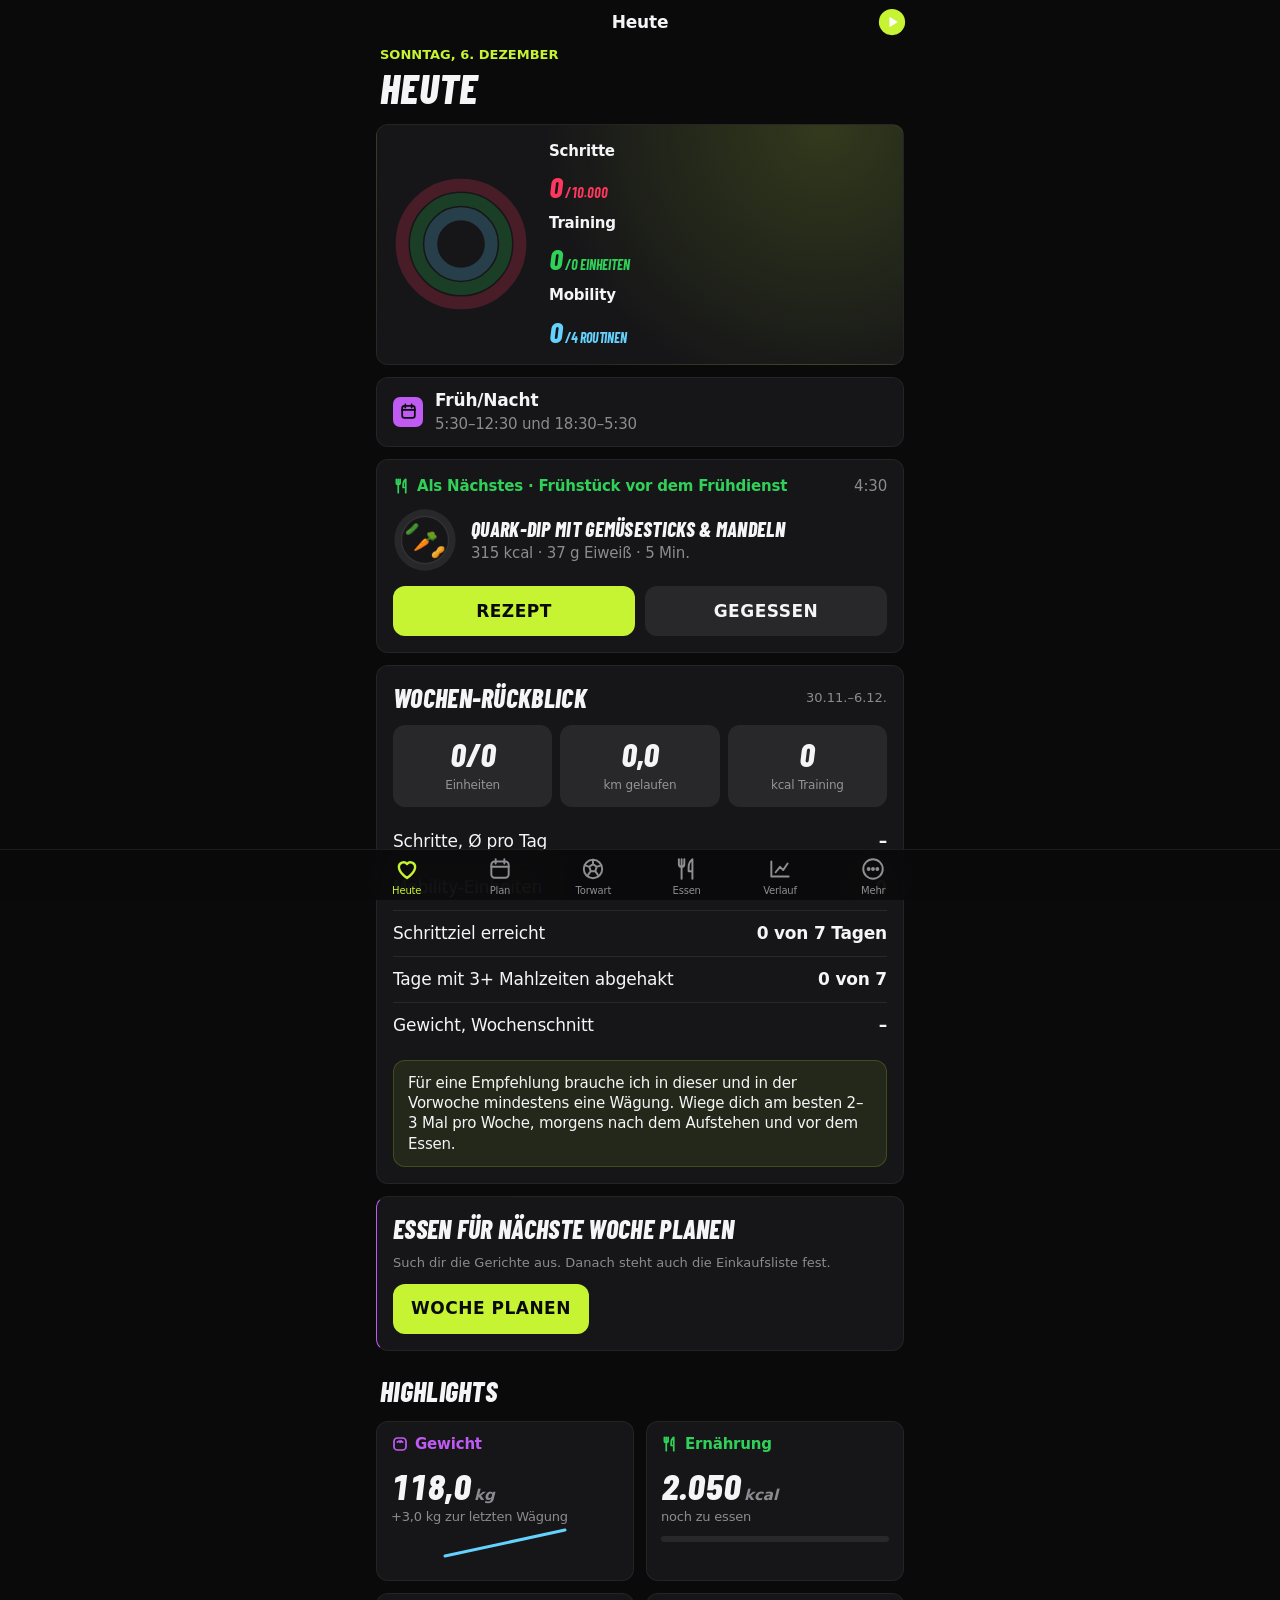
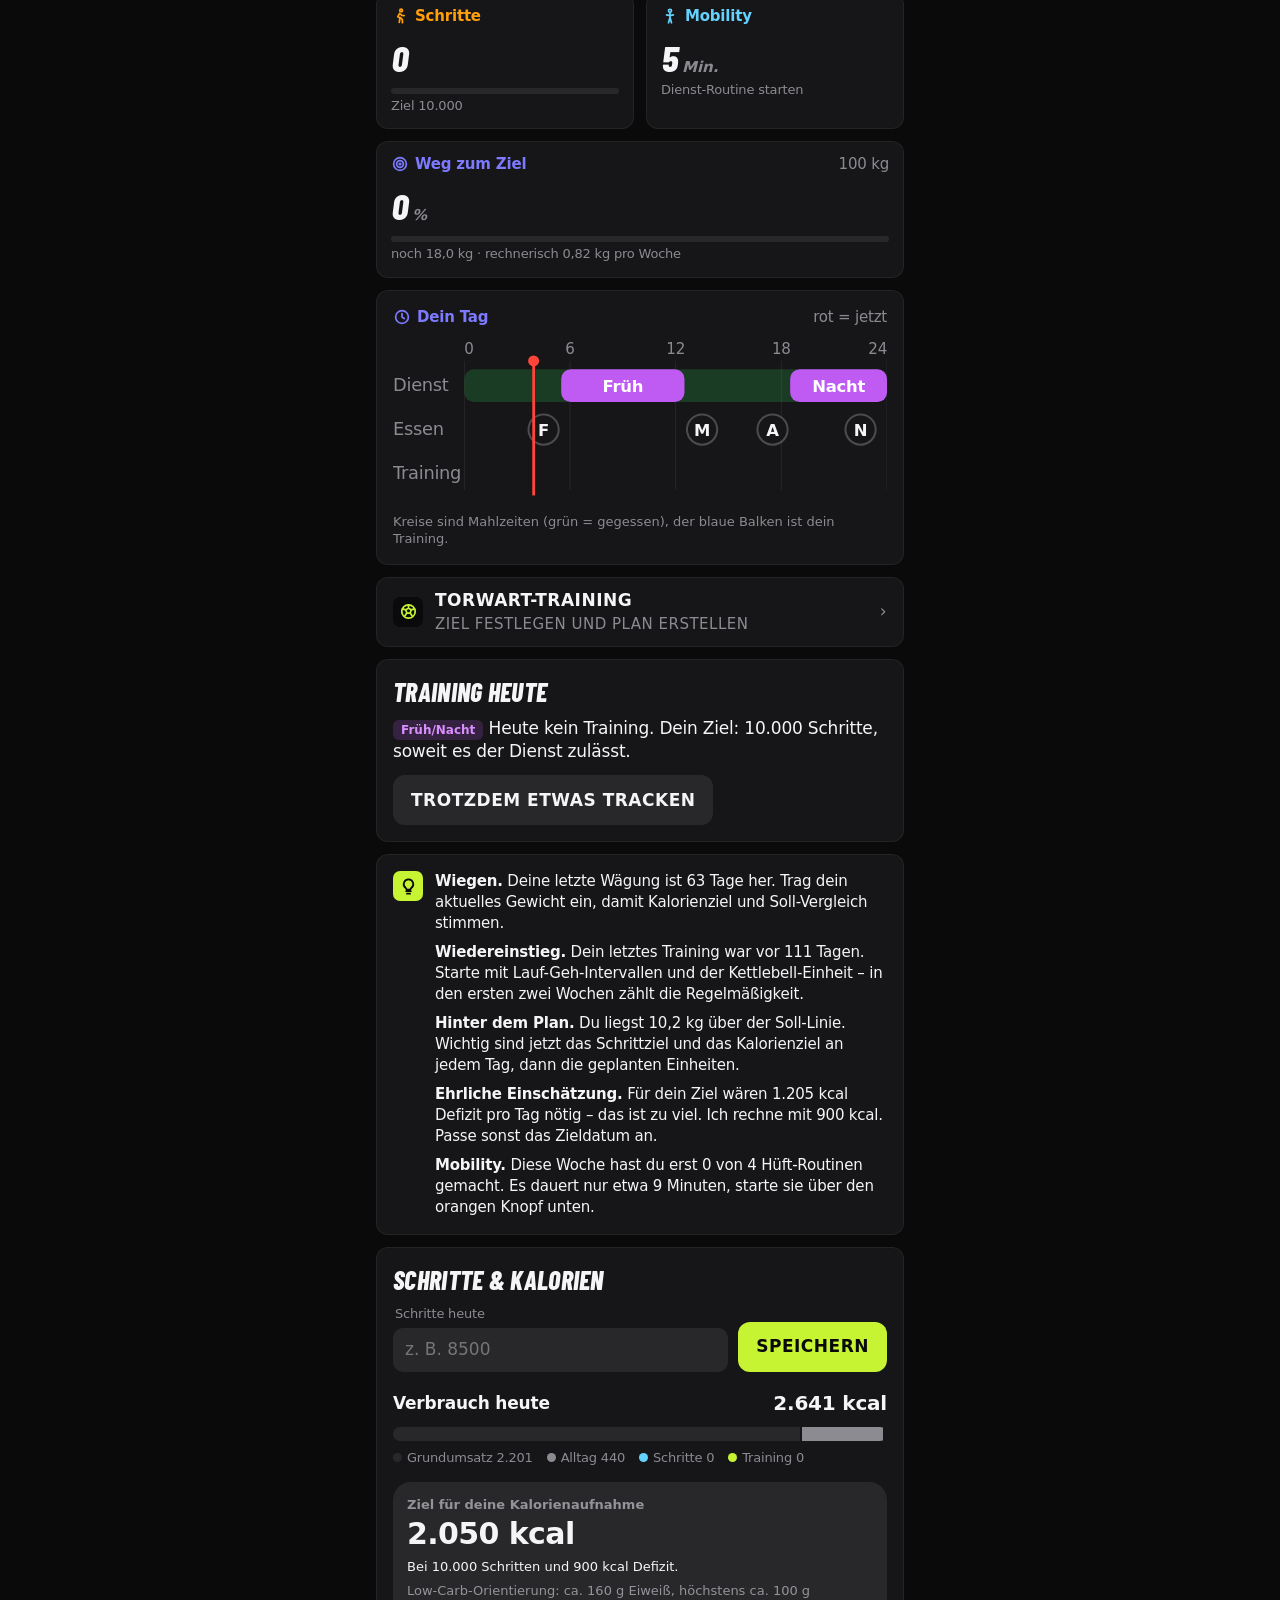
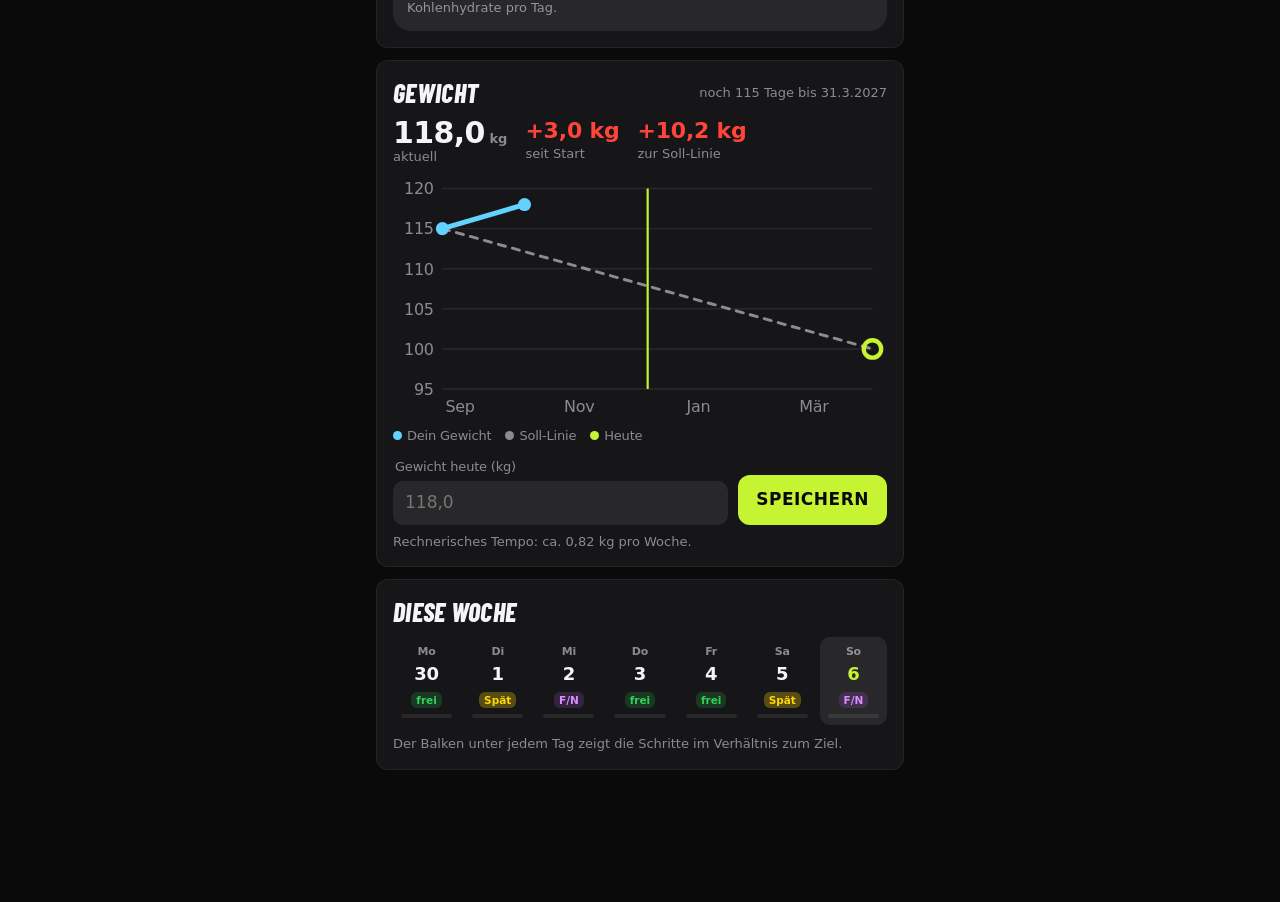
==== commit 4696b072: "Fitness-Coach im Sport-Design der Torwart-App Co-Authored-By: Claude Opus 5.5 <noreply@anthropic.com" ====
--- a/fitness-app/index.html
+++ b/fitness-app/index.html
@@ -4,6 +4,8 @@
 <meta charset="utf-8">
 <meta name="viewport" content="width=device-width, initial-scale=1, viewport-fit=cover">
 <title>Fitness-Coach</title>
+<meta name="theme-color" content="#0A0A0B">
+<link rel="preconnect" href="https://fonts.googleapis.com"><link href="https://fonts.googleapis.com/css2?family=Barlow+Condensed:ital,wght@0,700;0,800;1,700;1,800&display=swap" rel="stylesheet">
 <style>
 :root{
   box-sizing:border-box;
@@ -214,6 +216,40 @@
 @media (prefers-color-scheme:dark){.c-gk{color:#C6F432}}
 @media (max-width:370px){.act .hero{flex-direction:column;align-items:flex-start}}
 @media (prefers-reduced-motion:reduce){*{transition:none!important;animation:none!important}}
+/* ===== Sport-Design (wie Torwart-Training) ===== */
+:root,:root:not([data-theme="light"]),:root[data-theme="dark"]{
+  --bg:#0A0A0B;--card:#161618;--card2:rgba(255,255,255,.08);--ink:#F5F5F7;--mut:rgba(235,235,245,.55);--mut3:rgba(235,235,245,.25);--line:rgba(255,255,255,.08);
+  --go:#C6F432;--ongo:#0A0A0B;--teal:#64D2FF;--vio:#BF5AF2;--blue:#4DA3FF;
+  --ok:#C6F432;--bad:#FF453A;--warn:#FF9F0A;--hot:#FF453A;
+  --orange:#FF9F0A;--green:#30D158;--purple:#BF5AF2;--pink:#FF375F;--cyan:#64D2FF;--indigo:#7D7AFF;--yellow:#FFD60A;--red:#FF453A;--mint:#63E6E2;
+  --sp:#FFD60A;--fn:#BF5AF2;--fr:rgba(48,209,88,.2);
+  --spT:#FFD60A;--fnT:#DA8FFF;--frT:#30D158;--orT:#FF9F0A;
+  --bar:rgba(10,10,11,.88);--segon:#3A3A3E;
+}
+html{color-scheme:dark}
+h1,h2,.sh,.ft,.ovl h1{font-family:"Barlow Condensed",var(--font);text-transform:uppercase;font-style:italic;font-weight:800;letter-spacing:.3px}
+h1{font-size:42px;line-height:1}.ovl h1{font-size:34px}h2{font-size:26px}.sh{font-size:28px}.ft{font-size:28px}
+.date{color:var(--go)}
+.card,.tcard,.tile,.tg3>div{border:1px solid rgba(255,255,255,.06)}
+.card .tg3>div{border:0}
+button{text-transform:uppercase;letter-spacing:.5px;font-weight:800}
+button.sm,button.x,nav button,.seg button,.dsel button,.cal button,.sets button,.pick,.rowb,button.tile,.navbar .nbb{text-transform:none;letter-spacing:-.2px}
+button.sm{font-weight:700}.pick,.rowb,button.tile{font-weight:400}
+button.sec{background:var(--card2);color:var(--ink)}button.ghost{color:var(--go)}
+nav button{color:#8E8E93}nav button.on{color:var(--go)}
+.coach .av,.ib{color:#0A0A0B}.coach .av{background:var(--go)}
+.dsel button.on{background:var(--go);color:#0A0A0B}.dsel button.on span,.dsel button.on small{color:rgba(10,10,11,.7)}
+.sets button.d{background:var(--go);color:#0A0A0B}
+.tip{background:rgba(198,244,50,.08);border:1px solid rgba(198,244,50,.18)}
+a.vid{color:var(--go);background:rgba(198,244,50,.12)}
+.timer{font-family:"Barlow Condensed",var(--rnd);font-style:italic;font-size:96px}
+.val,.leg .v,.tg3 b{font-family:"Barlow Condensed",var(--rnd);font-style:italic;font-weight:800}
+.val{font-size:36px}.tg3 b{font-size:32px}.leg .v{font-size:28px}
+.act{background:radial-gradient(circle at 85% 0%,rgba(198,244,50,.16),transparent 55%),var(--card)}
+.toast{background:#222225;color:var(--ink)}
+.ovl .in{background:var(--bg)}
+.cal button.today{box-shadow:inset 0 0 0 2px var(--go)}
+.wd.today .dd{color:var(--go)}
 </style>
 </head>
 <body>
@@ -844,10 +880,10 @@
     const h=i.min/60;
     if(i.type==='meal'){
       const x=X(Math.min(22.5,h)),lt=i.ml.sl.n.charAt(0).toUpperCase();
-      g+=`<circle cx="${x}" cy="66" r="11" fill="${i.done?'var(--green)':'var(--card)'}" stroke="${i.done?'var(--green)':'var(--mut3)'}" stroke-width="1.5"/><text x="${x}" y="70.5" font-size="12" font-weight="600" text-anchor="middle" fill="${i.done?'#FFFFFF':'var(--ink)'}">${lt}</text>`;
+      g+=`<circle cx="${x}" cy="66" r="11" fill="${i.done?'var(--go)':'var(--card)'}" stroke="${i.done?'var(--go)':'var(--mut3)'}" stroke-width="1.5"/><text x="${x}" y="70.5" font-size="12" font-weight="600" text-anchor="middle" fill="${i.done?'#0A0A0B':'var(--ink)'}">${lt}</text>`;
     }else{
       const x=X(h),wd=Math.max(40,i.se.min/60/24*w),x0=Math.min(x,L+w-wd);
-      g+=`<rect x="${x0}" y="90" width="${wd}" height="24" rx="7" fill="${i.done?'var(--green)':'var(--go)'}"/><text x="${x0+wd/2}" y="106" font-size="12" font-weight="600" text-anchor="middle" fill="#FFFFFF">${i.se.type==='Lauf'?'Lauf':'Kettlebell'}</text>`;
+      g+=`<rect x="${x0}" y="90" width="${wd}" height="24" rx="7" fill="${i.done?'var(--green)':'var(--go)'}"/><text x="${x0+wd/2}" y="106" font-size="12" font-weight="700" text-anchor="middle" fill="#0A0A0B">${i.se.type==='Lauf'?'Lauf':'Kettlebell'}</text>`;
     }
   });
   if(ds===todayS()){const n=new Date(),x=X(n.getHours()+n.getMinutes()/60);g+=`<line x1="${x}" x2="${x}" y1="16" y2="${H-4}" stroke="var(--red)" stroke-width="2"/><circle cx="${x}" cy="16" r="4" fill="var(--red)"/>`}
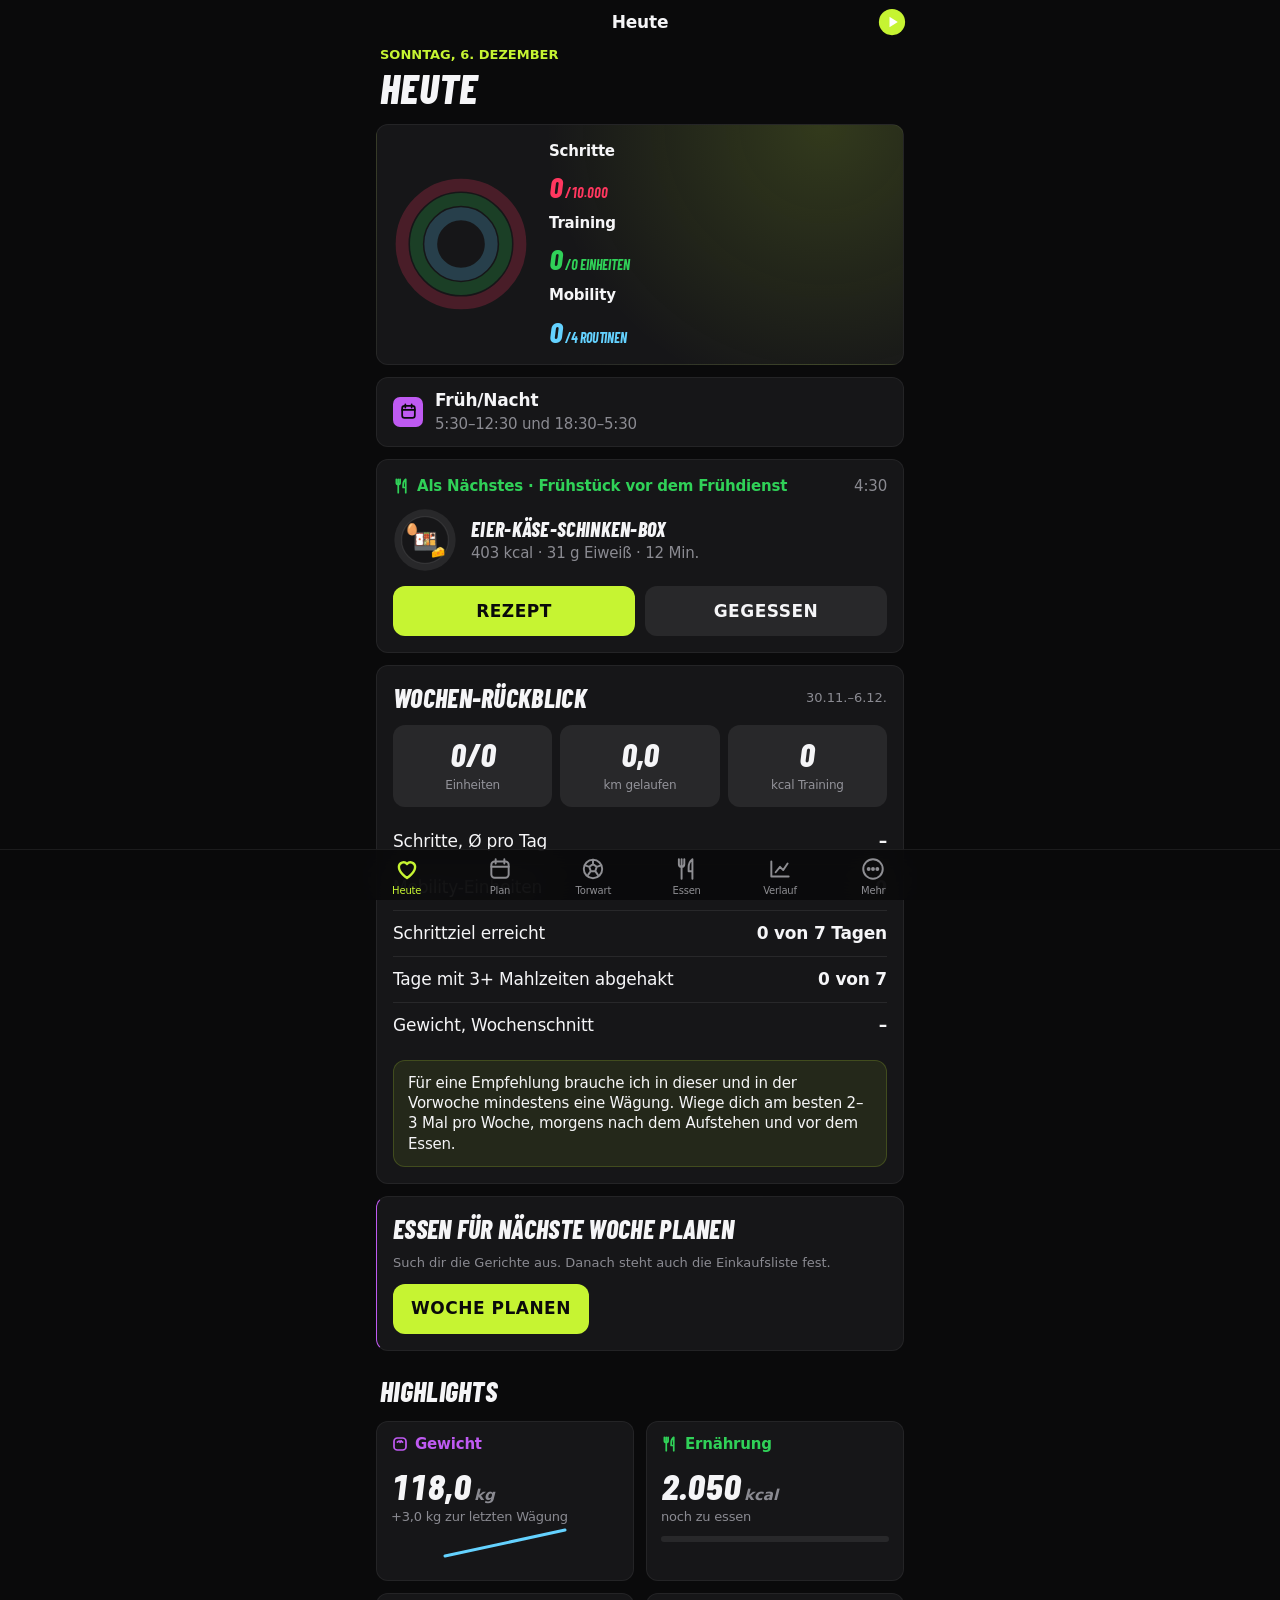
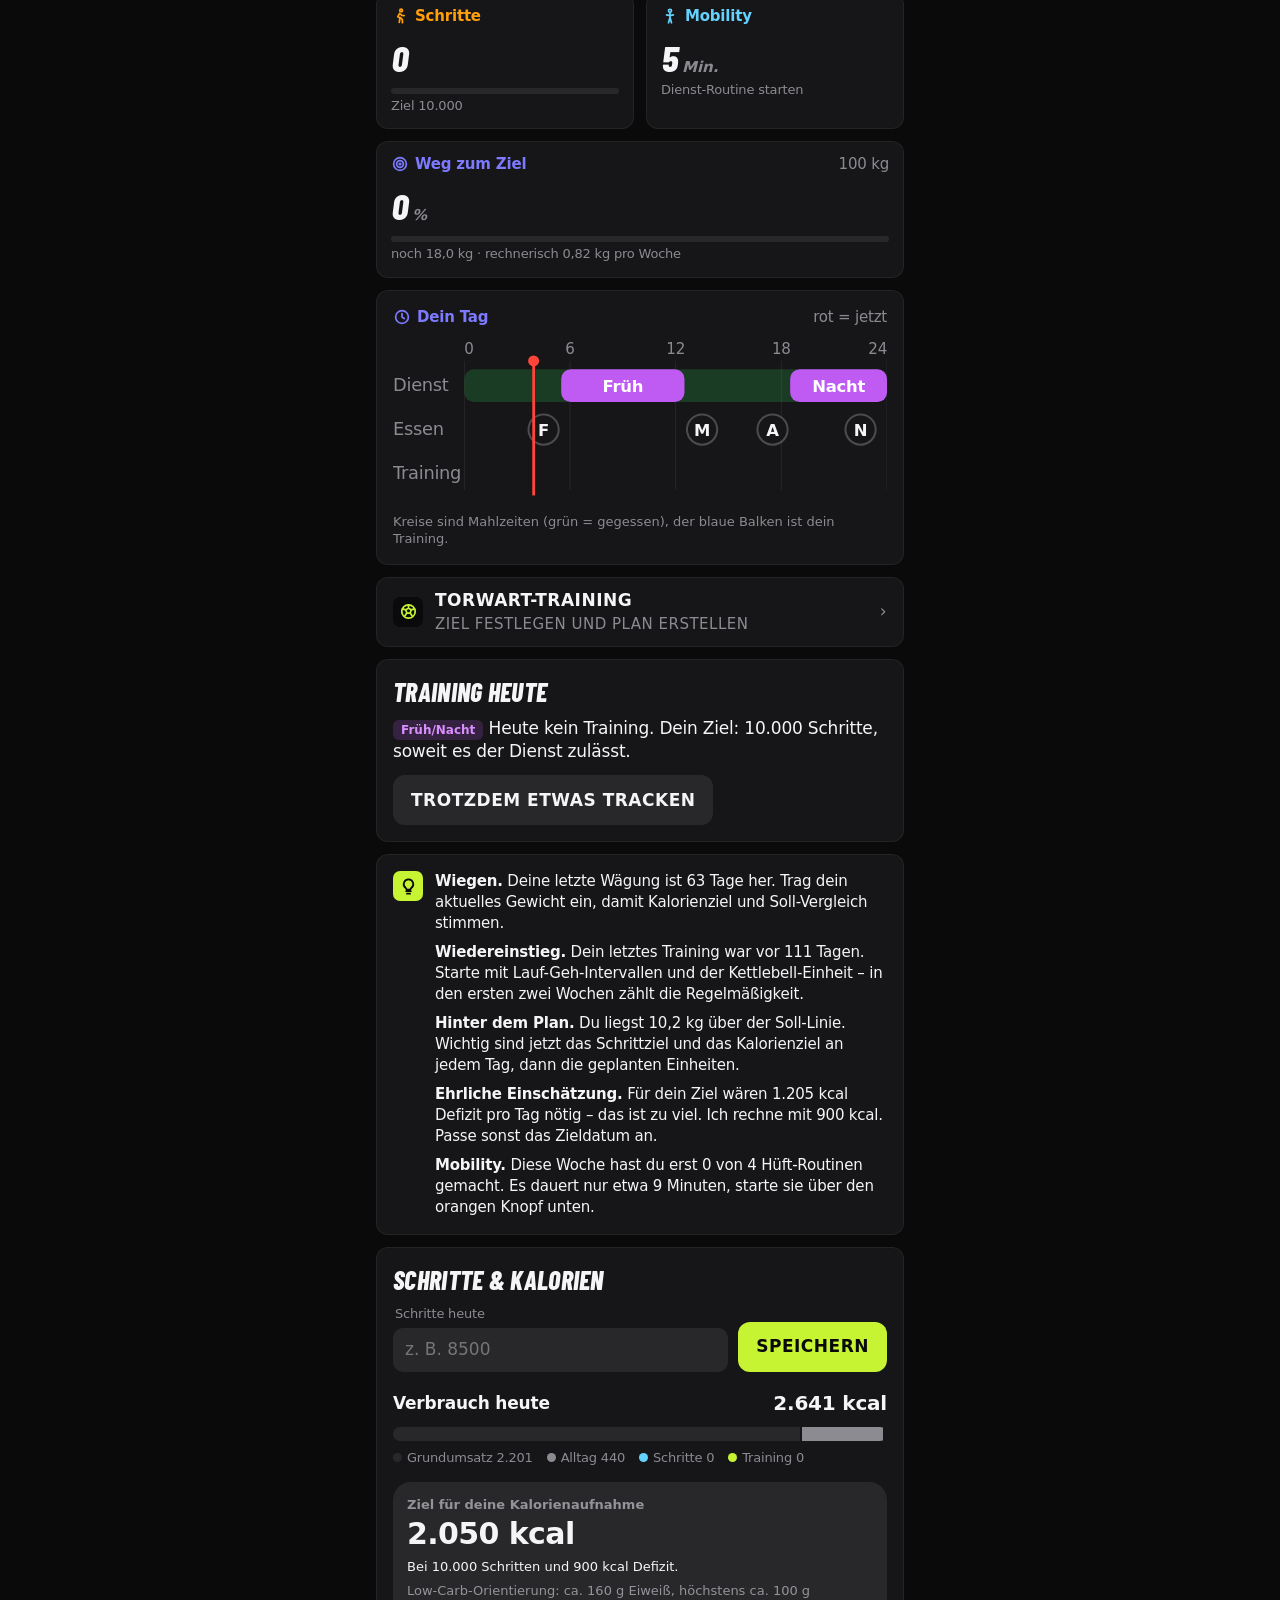
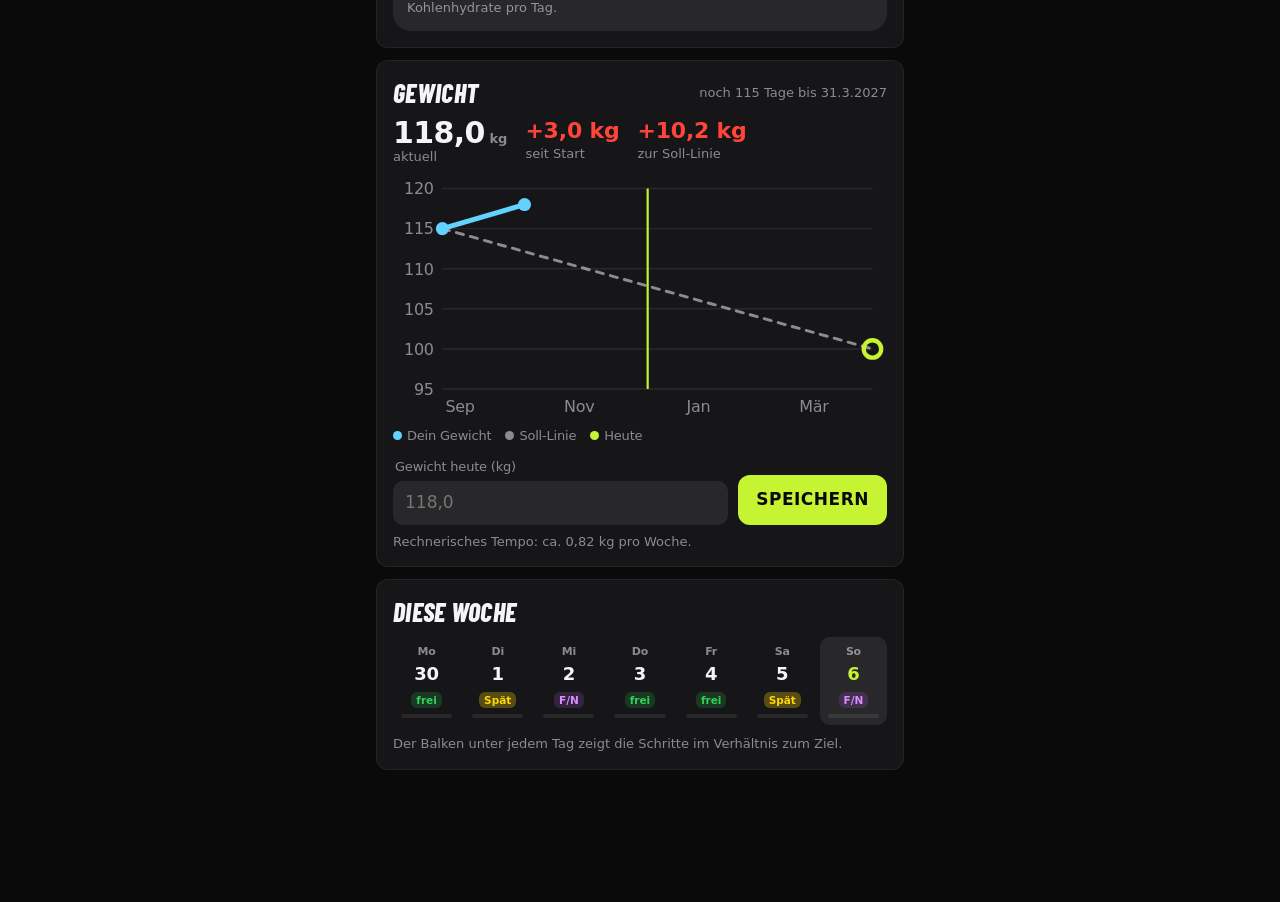
==== commit 165450a0: "Mehr Rezepte (31, ohne Garnelen); Pläne mit Ziel und Dauer starten und jederzeit beenden (Web + iOS)" ====
--- a/fitness-app/index.html
+++ b/fitness-app/index.html
@@ -338,7 +338,7 @@
   const s=Object.assign({},DEF,o||{});
   s.p=Object.assign({},DEF.p,(o&&o.p)||{});
   s.weights=(o&&o.weights&&o.weights.length)?o.weights:DEF.weights.slice();
-  s.steps=(o&&o.steps)||{};s.workouts=(o&&o.workouts)||[];s.shifts=(o&&o.shifts)||{};s.eaten=(o&&o.eaten)||{};s.swap=(o&&o.swap)||{};s.pick=(o&&o.pick)||{};s.skipped=(o&&o.skipped)||{};s.moved=(o&&o.moved)||{};s.adj=(o&&o.adj)||0;s.adjDone=(o&&o.adjDone)||{};s.photos=(o&&o.photos)||{};s.planned=(o&&o.planned)||{};
+  s.steps=(o&&o.steps)||{};s.workouts=(o&&o.workouts)||[];s.shifts=(o&&o.shifts)||{};s.eaten=(o&&o.eaten)||{};s.swap=(o&&o.swap)||{};s.pick=(o&&o.pick)||{};s.skipped=(o&&o.skipped)||{};s.moved=(o&&o.moved)||{};s.adj=(o&&o.adj)||0;s.adjDone=(o&&o.adjDone)||{};s.photos=(o&&o.photos)||{};s.planned=(o&&o.planned)||{};s.planHist=(o&&o.planHist)||[];
   if(!s.mig1){s.p.kb=10;if(!s.weights.some(w=>w.d==='2026-10-04'))s.weights.push({d:'2026-10-04',kg:118});s.mig1=true}
   if(!s.p.planStart){const t0=new Date();s.p.planStart=fmt(t0.getDay()===0?addD(monOf(t0),7):monOf(t0))}
   if(!s.seeded){
@@ -438,7 +438,7 @@
 };
 function weekPlan(m){
   const key=fmt(m);if(wkCache[key])return wkCache[key];
-  if(weekNo(m)<1){wkCache[key]={};return wkCache[key]}
+  if(S.p.planEnded||weekNo(m)<1){wkCache[key]={};return wkCache[key]}
   const w=Math.max(1,weekNo(m)),deload=w%4===0,f=deload?0.75:1;
   /* Kandidaten: freie Tage (F2 = ausgeruht, F1 = Tag nach dem Nachtdienst) und Früh/Nacht-Tage (Zeitfenster zwischen den Diensten) */
   const cand=[];
@@ -566,9 +566,6 @@
 {id:'frittata',n:'Airfryer-Frittata mit Zucchini & Mozzarella',em:['🍳','🥒','🧀'],tags:['l','d'],min:25,dev:['Airfryer'],kcal:520,p:47,c:8,f:31,
  ing:[['Eier',4,'Stk.',1],['Zucchini',150,'g'],['Putenschinken',60,'g'],['Mozzarella',50,'g'],['Tomate',100,'g'],['Olivenöl',1,'TL'],['Salz & Pfeffer',0,'']],
  st:['Airfryer auf 170 °C vorheizen. Eine kleine ofenfeste Form (ca. 18 cm) mit Öl einfetten.','Zucchini, Tomate und Schinken fein würfeln, Mozzarella zupfen.','Eier mit Salz und Pfeffer verquirlen, Gemüse und Schinken unterrühren, in die Form geben und den Mozzarella darauf verteilen.','Im Airfryer 15–18 Min. backen, bis die Mitte fest ist. 2 Min. ruhen lassen.']},
-{id:'garnelen',n:'Knoblauch-Garnelen mit Zucchini & Feta',em:['🦐','🧄','🥒'],tags:['l','d'],min:15,dev:['Pfanne'],kcal:435,p:47,c:8,f:20,
- ing:[['Garnelen (geschält, aufgetaut)',200,'g'],['Zucchini',250,'g'],['Cherrytomaten',100,'g'],['Feta',40,'g'],['Olivenöl',1,'EL'],['Knoblauchzehen',2,'Stk.',1],['Zitrone',0.5,'Stk.']],
- st:['Garnelen trocken tupfen und salzen. Knoblauch in dünne Scheiben, Zucchini in Halbmonde schneiden.','Öl in einer großen Pfanne stark erhitzen, die Garnelen 1–2 Min. pro Seite braten und herausnehmen.','Zucchini 4 Min. anbraten, dann Knoblauch und halbierte Tomaten 2 Min. mitbraten.','Garnelen zurück in die Pfanne, mit Zitronensaft abschmecken und Feta darüberbröckeln.']},
 {id:'curry',n:'Hähnchen-Gemüse-Curry (Thermomix)',em:['🍛','🍗','🥥'],tags:['l','d'],min:30,dev:['Thermomix'],kcal:510,p:46,c:14,f:25,
  ing:[['Hähnchenbrust',180,'g'],['Paprika',100,'g'],['Zucchini',150,'g'],['Kokosmilch',100,'ml'],['Zwiebel',40,'g'],['Babyspinat',60,'g'],['Rote Currypaste',1,'EL'],['Olivenöl',1,'TL']],
  st:['Zwiebel halbiert in den Mixtopf geben, 5 Sek./Stufe 5 zerkleinern. Öl zugeben, 3 Min./120 °C/Stufe 1 dünsten.','Currypaste zugeben und 1 Min./120 °C/Stufe 1 anrösten.','Hähnchen in Würfel, Paprika und Zucchini in Stücke schneiden und mit der Kokosmilch in den Mixtopf geben. 15 Min./100 °C/Linkslauf/Sanftrührstufe.','Spinat zugeben und 2 Min./90 °C/Linkslauf/Sanftrührstufe ziehen lassen. Mit Salz und etwas Zitronensaft abschmecken.']},
@@ -586,7 +583,49 @@
  st:['Thermomix: 500 g Wasser in den Mixtopf, Eier in den Varoma-Behälter, 12 Min./Varoma/Stufe 1. Kalt abschrecken und pellen.','Gurke und Tomaten schneiden, Gouda würfeln.','Alles mit Aufschnitt und Mandeln in die Box packen.']},
 {id:'box_quark',n:'Quark-Dip mit Gemüsesticks & Mandeln',em:['🥕','🥒','🥜'],tags:['box','light','snack'],min:5,dev:['Ohne Kochen'],kcal:315,p:37,c:12,f:11,
  ing:[['Magerquark',250,'g'],['Paprika',100,'g'],['Salatgurke',100,'g'],['Mandeln',20,'g'],['Frische Kräuter (Schnittlauch, Petersilie)',5,'g'],['Salz & Pfeffer',0,'']],
- st:['Quark mit gehackten Kräutern, Salz und Pfeffer glatt rühren.','Paprika und Gurke in Sticks schneiden.','Quark in ein Glas füllen, Sticks und Mandeln dazupacken.']}
+ st:['Quark mit gehackten Kräutern, Salz und Pfeffer glatt rühren.','Paprika und Gurke in Sticks schneiden.','Quark in ein Glas füllen, Sticks und Mandeln dazupacken.']},
+{id:'overnight',n:'Overnight-Quark mit Himbeeren & Mandeln',em:['🥣', '🍓', '🥜'],tags:['b', 'light'],min:5,dev:['Ohne Kochen'],kcal:390,p:38,c:22,f:15,
+ ing:[['Magerquark',250,'g'],['Himbeeren',100,'g'],['Mandeln, gehobelt',20,'g'],['Chiasamen',10,'g'],['Zimt',0,'']],
+ st:['Quark mit Chiasamen und einer Prise Zimt verrühren.', 'In ein Glas füllen, Himbeeren darauf geben.', 'Über Nacht in den Kühlschrank stellen, morgens Mandeln darüberstreuen.']},
+{id:'omelett',n:'Omelett mit Paprika, Schinken & Gouda',em:['🍳', '🫑', '🧀'],tags:['b'],min:12,dev:['Pfanne'],kcal:460,p:38,c:6,f:31,
+ ing:[['Eier',3,'Stk.',1],['Paprika',80,'g'],['Kochschinken',50,'g'],['Gouda',30,'g'],['Butter',5,'g'],['Salz & Pfeffer',0,'']],
+ st:['Paprika und Schinken klein würfeln, Eier mit Salz und Pfeffer verquirlen.', 'Butter in der Pfanne schmelzen, Paprika 2 Min. anbraten.', 'Eier dazugießen, Schinken und Gouda darauf verteilen.', 'Bei mittlerer Hitze 4–5 Min. stocken lassen, zusammenklappen.']},
+{id:'eiermuffins',n:'Airfryer-Eiermuffins mit Spinat & Feta',em:['🧁', '🥬', '🧀'],tags:['b', 'box'],min:20,dev:['Airfryer'],kcal:420,p:34,c:5,f:29,
+ ing:[['Eier',4,'Stk.',1],['Babyspinat',50,'g'],['Feta',40,'g'],['Cherrytomaten',80,'g'],['Salz & Pfeffer',0,'']],
+ st:['Airfryer auf 160 °C vorheizen, 6 Silikon-Muffinförmchen bereitstellen.', 'Spinat hacken, Tomaten vierteln, Feta zerbröseln und in die Förmchen verteilen.', 'Eier verquirlen, würzen und darübergießen.', '12–14 Min. backen, bis die Mitte fest ist. Hält gekühlt 3 Tage.']},
+{id:'putenburger',n:'Puten-Frikadellen mit Gurken-Joghurt',em:['🍔', '🥒', '🥣'],tags:['l', 'd', 'box'],min:25,dev:['Airfryer'],kcal:490,p:52,c:12,f:24,
+ ing:[['Putenhack',200,'g'],['Ei',1,'Stk.',1],['Zwiebel',30,'g'],['Griechischer Joghurt (2 %)',100,'g'],['Salatgurke',150,'g'],['Senf',1,'TL'],['Paprikapulver, Salz, Pfeffer',0,'']],
+ st:['Airfryer auf 190 °C vorheizen. Zwiebel fein würfeln.', 'Hack mit Ei, Zwiebel, Senf und Gewürzen verkneten, 4 flache Frikadellen formen.', '12–14 Min. garen, nach der Hälfte wenden.', 'Gurke raspeln, mit Joghurt, Salz und Pfeffer verrühren und dazu servieren.']},
+{id:'lachs_brokkoli',n:'Ofenlachs mit Brokkoli & Zitronen-Joghurt',em:['🐟', '🥦', '🍋'],tags:['l', 'd'],min:20,dev:['Airfryer', 'Thermomix'],kcal:540,p:44,c:12,f:34,
+ ing:[['Lachsfilet',160,'g'],['Brokkoli',250,'g'],['Griechischer Joghurt (2 %)',80,'g'],['Zitrone',0.5,'Stk.'],['Olivenöl',1,'TL'],['Dill, Salz, Pfeffer',0,'']],
+ st:['Thermomix: 500 g Wasser in den Mixtopf, Brokkoliröschen in den Varoma, 12 Min./Varoma/Stufe 1.', 'Gleichzeitig Lachs mit Öl, Salz und Pfeffer einreiben und im Airfryer bei 200 °C 8–10 Min. garen.', 'Joghurt mit Zitronensaft, Dill und Salz verrühren.', 'Alles anrichten.']},
+{id:'rindpfanne',n:'Rindfleisch-Paprika-Pfanne mit Blumenkohlreis',em:['🥩', '🫑', '🍚'],tags:['l', 'd'],min:25,dev:['Pfanne', 'Thermomix'],kcal:520,p:46,c:16,f:28,
+ ing:[['Rinderhüfte oder Minutensteak',180,'g'],['Blumenkohl',300,'g'],['Paprika',150,'g'],['Frühlingszwiebel',30,'g'],['Sojasauce',1,'EL'],['Rapsöl',1,'EL'],['Knoblauchzehe',1,'Stk.',1]],
+ st:['Blumenkohl in Röschen im Thermomix 4 Sek./Stufe 5 zu „Reis“ zerkleinern (oder reiben).', 'Fleisch in feine Streifen schneiden, in heißem Öl 2 Min. scharf anbraten, herausnehmen.', 'Paprika und Knoblauch 3 Min. braten, Blumenkohlreis zugeben und 4 Min. mitbraten.', 'Fleisch zurückgeben, mit Sojasauce abschmecken, Frühlingszwiebel darüber.']},
+{id:'zoodles_bolo',n:'Zucchini-Nudeln mit Hack-Bolognese (Thermomix)',em:['🍝', '🥒', '🍅'],tags:['l', 'd'],min:30,dev:['Thermomix'],kcal:510,p:42,c:18,f:29,
+ ing:[['Rinderhack (max. 10 % Fett)',180,'g'],['Zucchini',300,'g'],['Passierte Tomaten',200,'g'],['Zwiebel',40,'g'],['Möhre',50,'g'],['Parmesan',15,'g'],['Olivenöl',1,'TL'],['Oregano, Salz, Pfeffer',0,'']],
+ st:['Zwiebel und Möhre in den Mixtopf, 5 Sek./Stufe 5. Öl dazu, 3 Min./120 °C/Stufe 1.', 'Hack zugeben, 5 Min./120 °C/Linkslauf/Sanftrührstufe anbraten.', 'Tomaten und Gewürze dazu, 15 Min./100 °C/Linkslauf/Sanftrührstufe.', 'Zucchini zu Nudeln schneiden und nur kurz in der Soße erwärmen. Mit Parmesan servieren.']},
+{id:'spiesse',n:'Hähnchen-Spieße mit Erdnuss-Dip',em:['🍢', '🥜', '🥒'],tags:['l', 'd', 'box'],min:25,dev:['Airfryer'],kcal:500,p:55,c:10,f:26,
+ ing:[['Hähnchenbrust',200,'g'],['Erdnussmus',20,'g'],['Sojasauce',1,'EL'],['Limette',0.5,'Stk.'],['Salatgurke',150,'g'],['Paprikapulver, Currypulver',0,'']],
+ st:['Hähnchen in Würfel schneiden, mit Curry, Paprika und der Hälfte der Sojasauce mischen, auf Spieße stecken.', 'Im Airfryer bei 190 °C 12–14 Min. garen, nach der Hälfte wenden.', 'Erdnussmus mit restlicher Sojasauce, Limettensaft und 2 EL warmem Wasser glatt rühren.', 'Mit Gurkenscheiben servieren.']},
+{id:'kabeljau',n:'Kabeljau auf Tomaten-Zucchini-Gemüse',em:['🐟', '🍅', '🥒'],tags:['d', 'l'],min:25,dev:['Airfryer'],kcal:390,p:42,c:14,f:17,
+ ing:[['Kabeljaufilet',200,'g'],['Zucchini',200,'g'],['Cherrytomaten',150,'g'],['Oliven',20,'g'],['Olivenöl',1,'EL'],['Zitrone',0.5,'Stk.'],['Kräuter der Provence, Salz',0,'']],
+ st:['Airfryer auf 190 °C vorheizen. Zucchini würfeln, Tomaten halbieren, mit Öl, Oliven und Kräutern mischen.', 'Gemüse in einer ofenfesten Form 8 Min. garen.', 'Kabeljau salzen, mit Zitrone beträufeln, auf das Gemüse legen und weitere 8–10 Min. garen.']},
+{id:'auflauf',n:'Hähnchen-Brokkoli-Auflauf mit Mozzarella',em:['🧀', '🥦', '🍗'],tags:['d', 'box'],min:30,dev:['Airfryer', 'Pfanne'],kcal:530,p:58,c:11,f:27,
+ ing:[['Hähnchenbrust',180,'g'],['Brokkoli',200,'g'],['Frischkäse light',60,'g'],['Mozzarella light',60,'g'],['Olivenöl',1,'TL'],['Muskat, Salz, Pfeffer',0,'']],
+ st:['Brokkoli in Röschen 4 Min. in Salzwasser vorgaren.', 'Hähnchen würfeln und in Öl 4 Min. anbraten, würzen.', 'Mit Brokkoli und Frischkäse in einer kleinen Form mischen, Mozzarella darüber.', 'Im Airfryer bei 180 °C 10–12 Min. überbacken.']},
+{id:'wrap_salat',n:'Thunfisch-Salat-Wraps (Low Carb)',em:['🌯', '🐟', '🥬'],tags:['l', 'box'],min:10,dev:['Ohne Kochen'],kcal:380,p:40,c:9,f:20,
+ ing:[['Thunfisch im eigenen Saft (Abtropfgewicht)',140,'g'],['Griechischer Joghurt (2 %)',60,'g'],['Römersalat-Blätter',6,'Stk.',1],['Paprika',80,'g'],['Mais',30,'g'],['Avocado',50,'g'],['Zitronensaft, Salz, Pfeffer',0,'']],
+ st:['Thunfisch mit Joghurt, Zitronensaft, Salz und Pfeffer verrühren.', 'Paprika und Avocado klein würfeln, mit Mais unterheben.', 'In die Salatblätter füllen und wie Wraps einrollen.']},
+{id:'protein_bowl',n:'Hähnchen-Quinoa-Bowl mit Avocado',em:['🥗', '🍗', '🥑'],tags:['l', 'box'],min:20,dev:['Thermomix'],kcal:560,p:48,c:32,f:24,
+ ing:[['Hähnchenbrust',160,'g'],['Quinoa (roh)',40,'g'],['Avocado',60,'g'],['Cherrytomaten',100,'g'],['Rucola',30,'g'],['Zitronensaft',1,'EL'],['Olivenöl',1,'TL']],
+ st:['Thermomix: Quinoa im Garkörbchen mit 500 g Wasser, Hähnchen im Varoma – 20 Min./Varoma/Stufe 1.', 'Hähnchen in Scheiben schneiden, Tomaten halbieren, Avocado würfeln.', 'Alles auf Rucola anrichten, mit Zitronensaft, Öl und Salz beträufeln.', 'Gut für die Arbeit: Dressing getrennt mitnehmen.']},
+{id:'edamame_snack',n:'Edamame mit Meersalz & Chili',em:['🫛', '🧂', '🌶️'],tags:['snack', 'light'],min:8,dev:['Thermomix'],kcal:240,p:22,c:10,f:11,
+ ing:[['Edamame (TK, in der Schote)',200,'g'],['Meersalz, Chiliflocken',0,'']],
+ st:['Edamame im Varoma über 500 g Wasser 8 Min./Varoma/Stufe 1 garen (oder 5 Min. kochen).', 'Mit Meersalz und Chiliflocken bestreuen.']},
+{id:'skyr_schoko',n:'Schoko-Skyr mit Erdnussmus',em:['🍫', '🥣', '🥜'],tags:['snack', 'light'],min:3,dev:['Ohne Kochen'],kcal:300,p:30,c:16,f:12,
+ ing:[['Skyr natur',200,'g'],['Backkakao (ungesüßt)',10,'g'],['Erdnussmus',15,'g'],['Süßstoff oder etwas Honig',0,'']],
+ st:['Skyr mit Kakao und etwas Süße glatt rühren.', 'Erdnussmus darüber geben – fertig. Ideal gegen Heißhunger im Nachtdienst.']}
 ];
 const SLOTS={
  F:[{n:'Frühstück',t:'8:00',tag:'b',sh:.25},{n:'Mittag',t:'12:30',tag:'l',sh:.30},{n:'Snack',t:'15:30',tag:'snack',sh:.15},{n:'Abend',t:'18:30',tag:'d',sh:.30}],
@@ -1026,6 +1065,11 @@
   }
   h+=`</div><div class="row" style="margin-top:12px"><span class="chip c-F">frei</span><span class="chip c-D">Spät</span><span class="chip c-N">Früh/Nacht (F/N)</span></div><p class="small muted" style="margin:10px 0 0">Früh/Nacht = Frühdienst 5:30–12:30 und Nachtdienst 18:30–5:30. Spät = 12:30–18:30. Der Coach plant zuerst auf freien Tagen, dann morgens vor dem Spätdienst und nur im Notfall kurz zwischen Früh- und Nachtdienst.</p></section>`;
 
+  { const wn=Math.max(1,weekNo(m0)),hist=(S.planHist||[]).slice(-3).reverse();
+    h+=`<section class="card"><div class="row sb"><h2 style="margin:0">Lauf- & Trainingsplan</h2><span class="chip ${S.p.planEnded?'c-S':'c-F'}">${S.p.planEnded?'beendet':'aktiv'}</span></div>
+    <p class="small muted" style="margin:8px 0 12px">${S.p.planEnded?'Gerade läuft kein Plan – du trainierst frei. Starte einen neuen Plan, wenn du wieder geführt laufen möchtest.':'Woche '+wn+' seit '+parse(S.p.planStart).toLocaleDateString('de-DE')+(gkActive()?' · nur Läufe, Kraft kommt aus dem Torwart-Plan':' · Läufe und Kettlebell')+'.'}</p>
+    <div class="row">${S.p.planEnded?`<button data-act="planstart">Plan starten (Woche 1)</button>`:`<button class="sec" data-act="planend" style="color:var(--bad)">Plan beenden</button><button class="sec" data-act="planstart">Neu starten (Woche 1)</button>`}</div>
+    ${hist.length?`<div class="list" style="margin-top:12px">${hist.map(x=>`<div class="it"><span class="small">${parse(x.start).toLocaleDateString('de-DE')} – ${parse(x.end).toLocaleDateString('de-DE')}</span><span class="small muted">${x.weeks} Wo. · ${x.done} Einheiten</span></div>`).join('')}</div>`:''}</section>`; }
   h+=`<section class="card"><h2>Trainingsplan – nächste 14 Tage</h2>`;
   let any=false;
   for(let i=0;i<14;i++){
@@ -1351,6 +1395,12 @@
   else if(a==='skipm'){const se=sessionOn(b.dataset.d);if(se){S.skipped[se.id]=true;delete S.moved[b.dataset.d];save();render()}}
   else if(a==='adj'){S.adj=Math.max(-300,Math.min(300,(S.adj||0)+(+b.dataset.v)));S.adjDone[b.dataset.w]=true;save();render();toast('Kalorienziel angepasst')}
   else if(a==='adjreset'){S.adj=0;save();render()}
+  else if(a==='planend'){
+    if(b.dataset.sure){const st=S.p.planStart,done=S.workouts.filter(w=>w.d>=st&&(w.type==='Lauf'||w.type==='Kettlebell')).length;
+      (S.planHist=S.planHist||[]).push({start:st,end:t,weeks:Math.max(1,weekNo(monOf(new Date()))),done});S.p.planEnded=true;save();render();toast('Plan beendet – du trainierst jetzt frei')}
+    else{b.dataset.sure='1';b.textContent='Wirklich beenden? Nochmal tippen'}
+  }
+  else if(a==='planstart'){S.p.planEnded=false;const t0=new Date();S.p.planStart=fmt(t0.getDay()===0?addD(monOf(t0),7):monOf(t0));save();render();toast('Plan gestartet – Woche 1')}
   else if(a==='mode'){nutMode=b.dataset.m;render();window.scrollTo(0,0)}
   else if(a==='nweek'){nutWeek=b.dataset.w;render()}
   else if(a==='mealpick'){mealSel={ds:b.dataset.d,si:+b.dataset.si};ovl='meal';renderOvl()}
